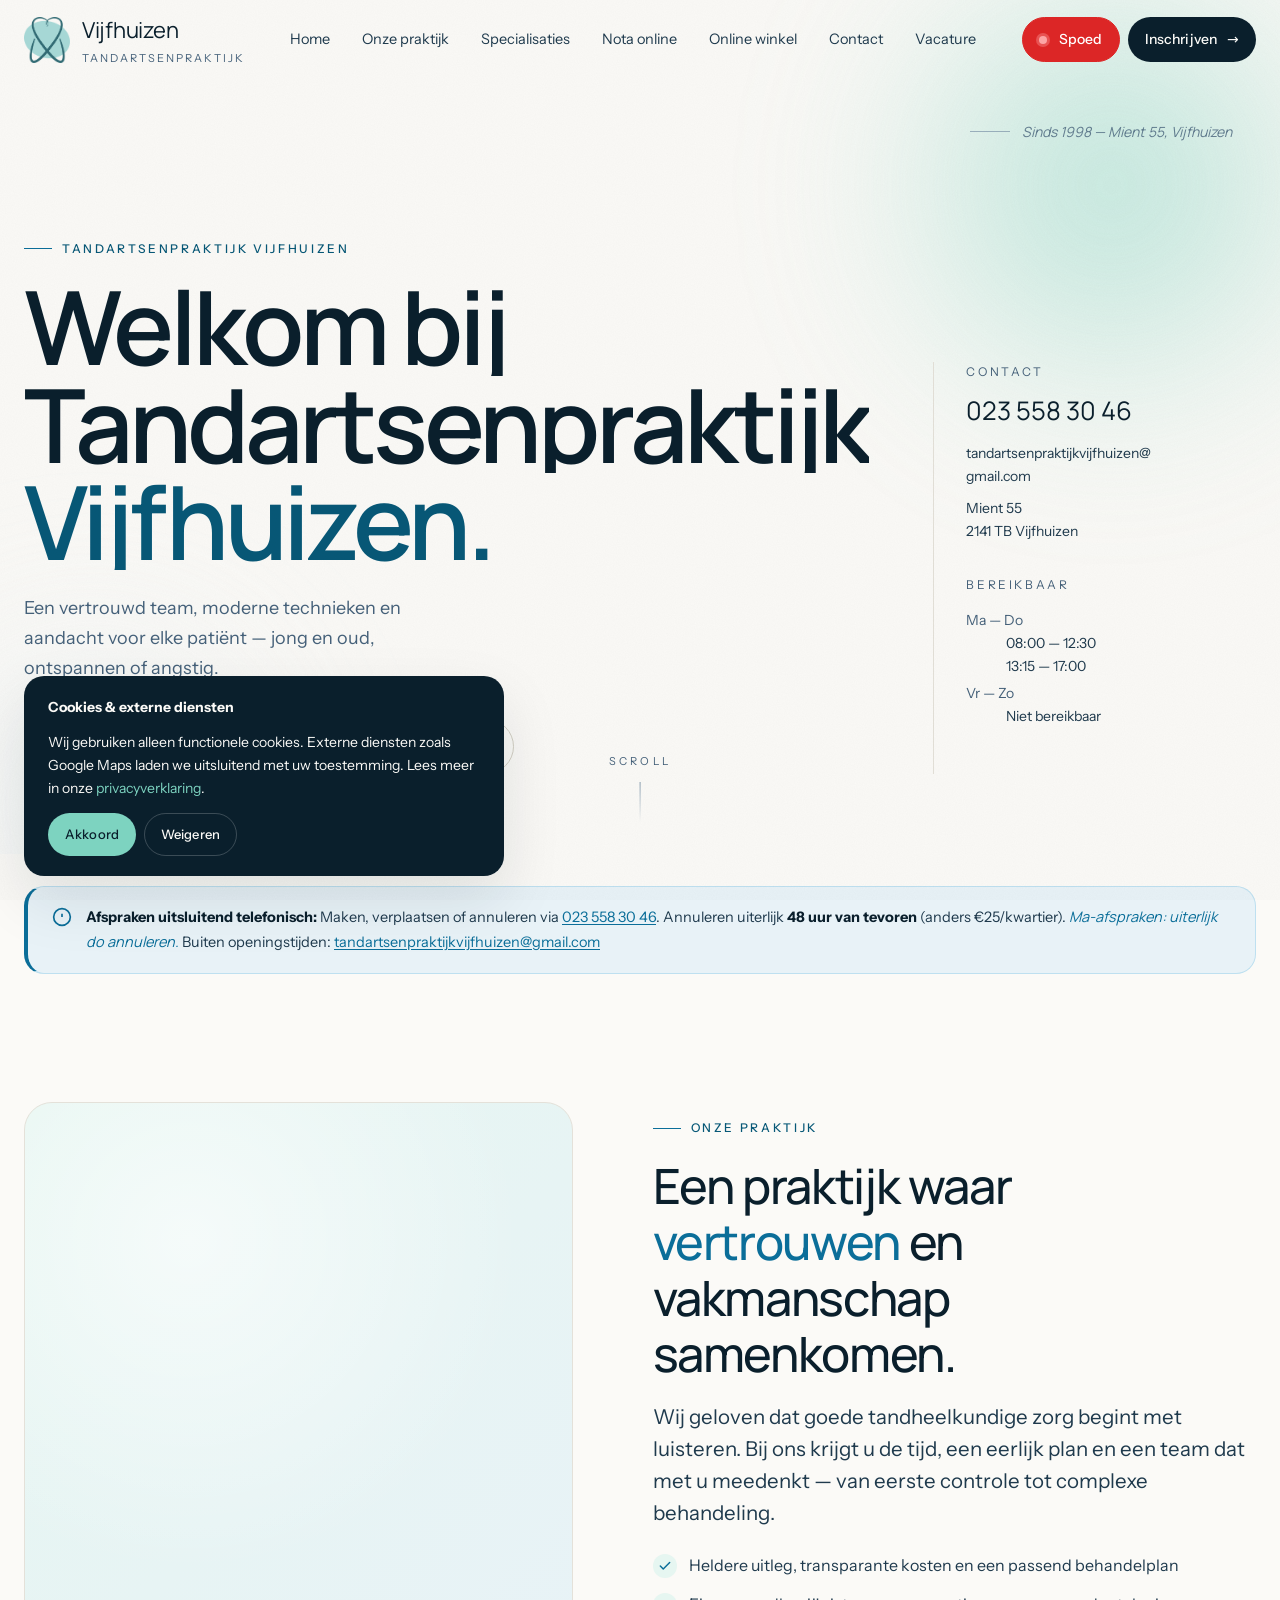
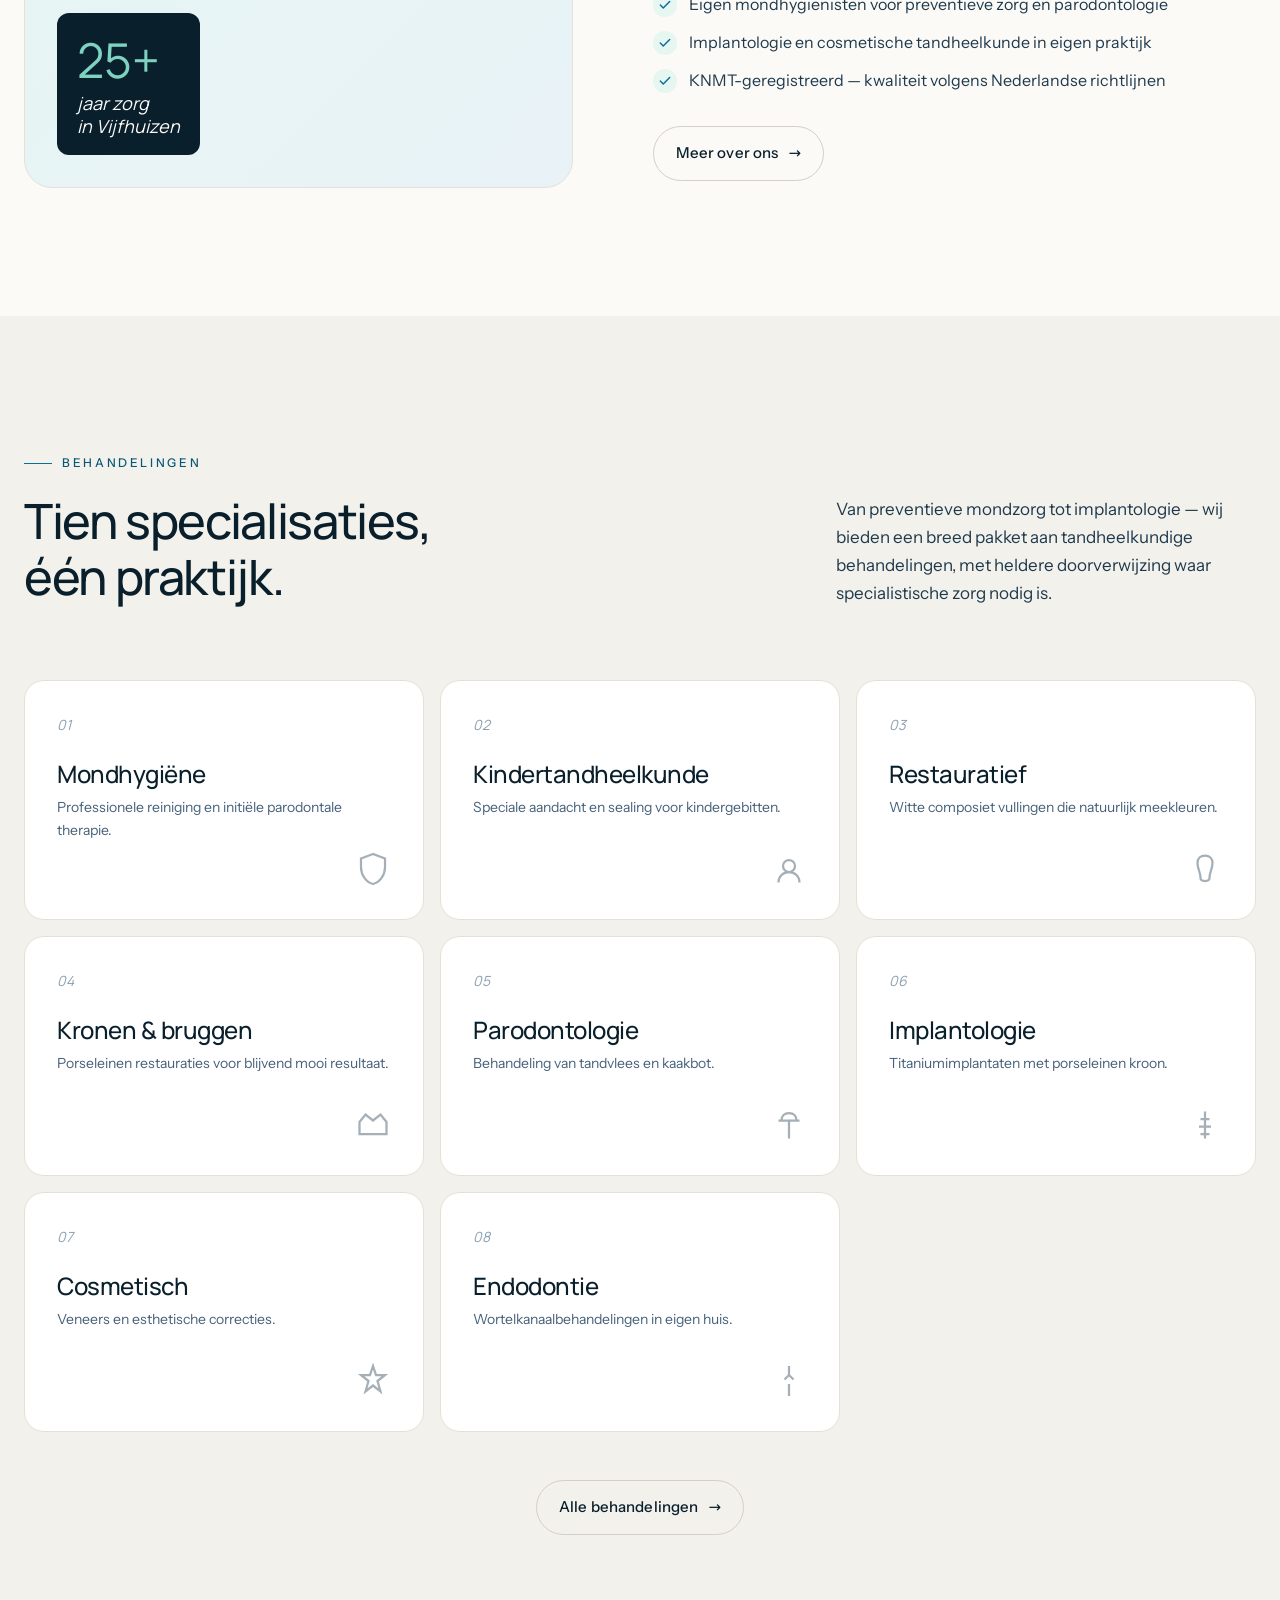
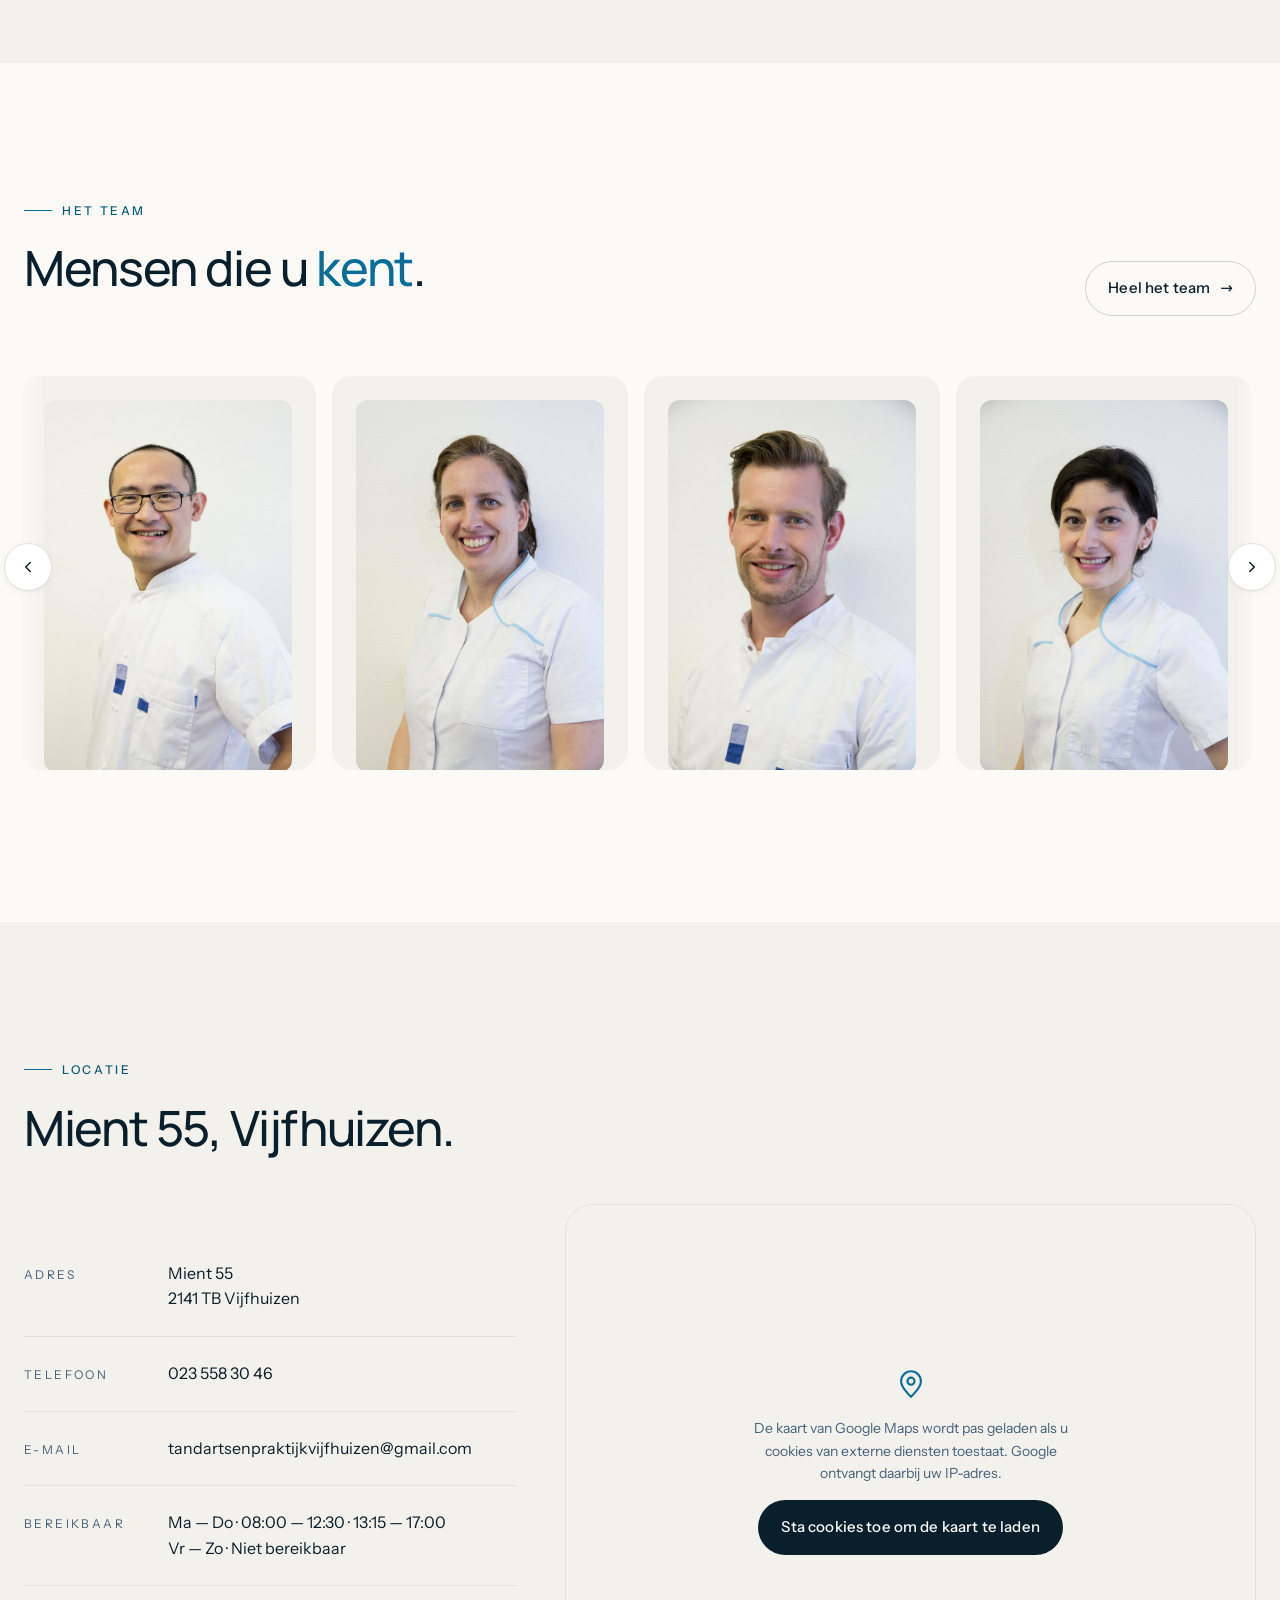
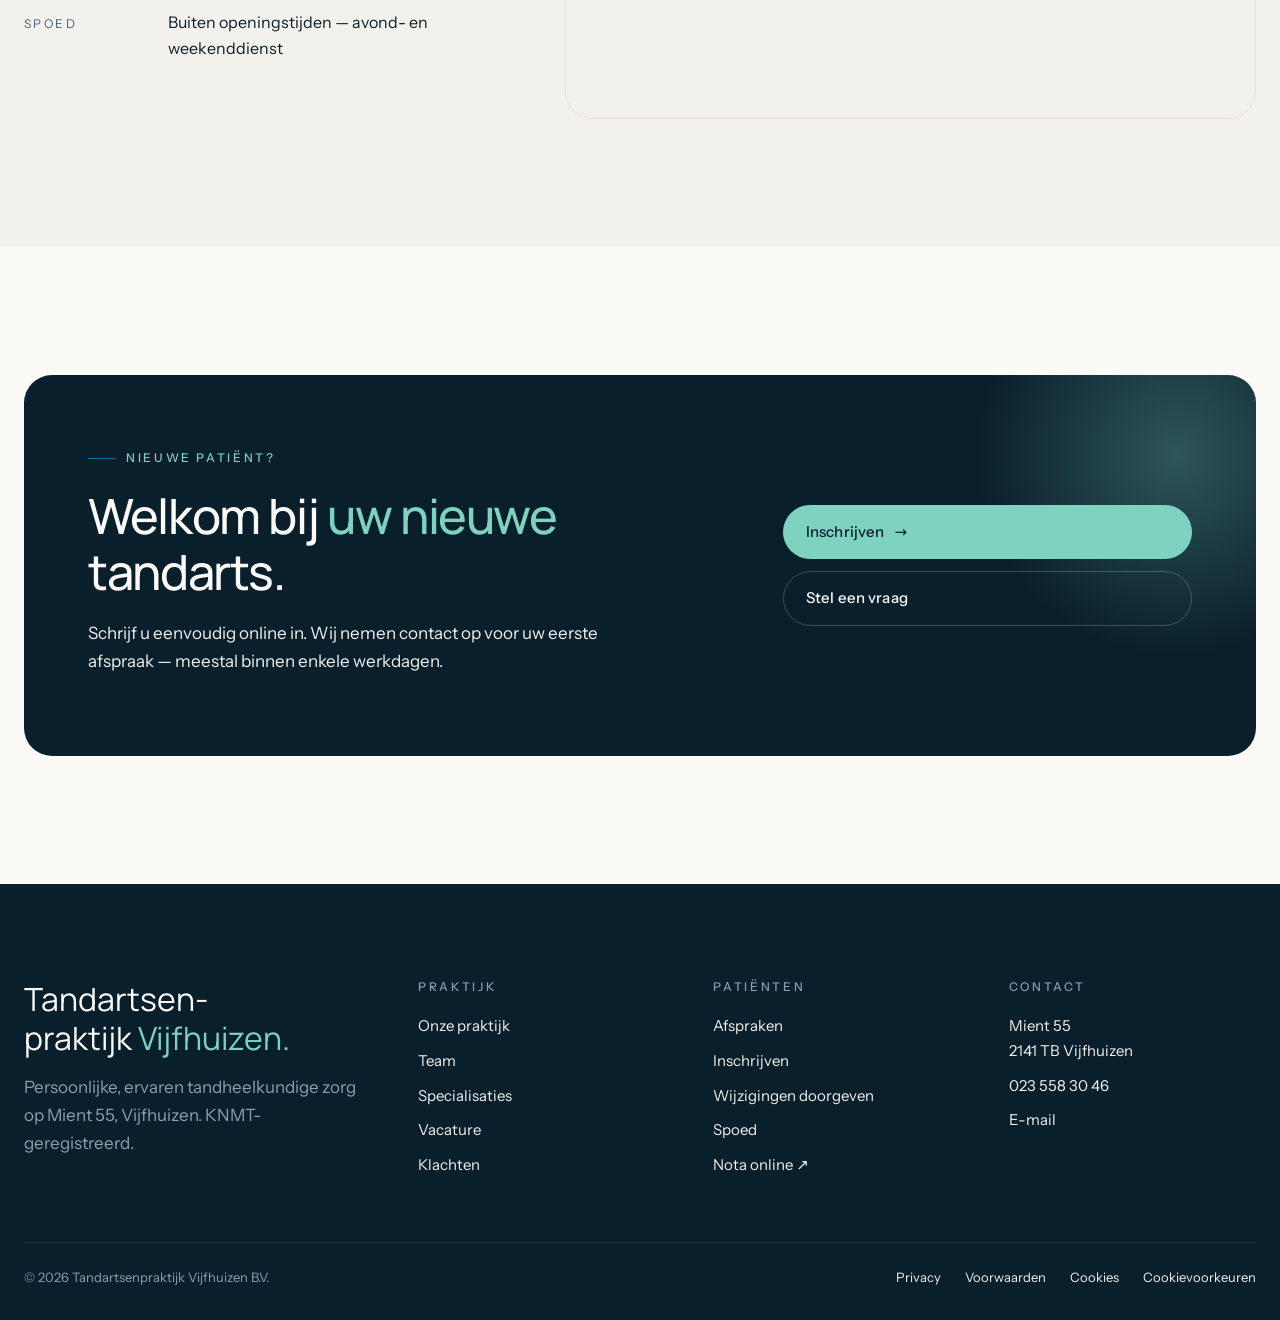
==== index.html @ 7db4cc98 "Add files via upload" ====
<!doctype html>
<html lang="nl">
<head>
<meta charset="utf-8" />
<meta name="viewport" content="width=device-width, initial-scale=1" />
<link rel="icon" type="image/png" href="assets/img/favicon.png" />
<title>Tandartsenpraktijk Vijfhuizen | Tandarts in Vijfhuizen</title>
<meta name="description" content="Tandartsenpraktijk Vijfhuizen biedt persoonlijke, ervaren en moderne tandheelkundige zorg in Vijfhuizen. Van preventie tot implantologie." />
<meta property="og:title" content="Tandartsenpraktijk Vijfhuizen" />
<meta property="og:description" content="Tandheelkundige zorg met aandacht — moderne praktijk in Vijfhuizen." />
<meta property="og:type" content="website" />
<link rel="stylesheet" href="assets/css/fonts.css" />
<link rel="stylesheet" href="assets/css/tokens.css" />
<link rel="stylesheet" href="assets/css/base.css" />
<link rel="stylesheet" href="assets/css/components.css" />
<link rel="stylesheet" href="assets/css/pages.css" />
</head>
<body>
<a class="skip-link" href="#main">Direct naar inhoud</a>

<header class="site-header">
  <div class="container">
    <a class="brand" href="index.html"><img class="brand-logo" src="assets/img/logo-mark.png" alt="Tandartsenpraktijk Vijfhuizen" /><span>Vijfhuizen<small>Tandartsenpraktijk</small></span></a>
    <nav class="nav" aria-label="Hoofdmenu"><a href="index.html">Home</a>
      <div class="nav-item">
        <a href="praktijk.html" class="nav-trigger" aria-haspopup="true">Onze praktijk</a>
        <div class="dropdown" role="menu">
          <a href="praktijk.html">Onze praktijk</a>
          <a href="praktijk.html#missie">Missie &amp; visie</a>
          <a href="team.html">Team</a>
          <a href="afspraken.html">Afspraken</a>
          <a href="klachten.html">Klachten</a>
        </div>
      </div>
      <a href="specialisaties.html">Specialisaties</a>
      <a href="https://www.infomedics.nl/" target="_blank" rel="noopener">Nota online</a>
      <a href="https://www.plein.nl/verzorging/mondverzorging/" target="_blank" rel="noopener">Online winkel</a>
      <div class="nav-item">
        <a href="contact.html" class="nav-trigger" aria-haspopup="true">Contact</a>
        <div class="dropdown" role="menu">
          <a href="contact.html">Contact</a>
          <a href="spoed.html">Spoed</a>
          <a href="inschrijven.html">Inschrijven</a>
          <a href="wijzigingen.html">Wijzigingen doorgeven</a>
        </div>
      </div>
      <a href="vacature.html">Vacature</a>
    </nav>
    <div class="header-cta">
      <a class="btn btn-emerg" href="spoed.html">Spoed</a>
      <a class="btn btn-primary" href="inschrijven.html">Inschrijven <span class="arr">→</span></a>
      <button class="hamburger" aria-label="Menu openen" aria-expanded="false">
        <span></span><span></span><span></span>
      </button>
    </div>
  </div>
</header>

<aside class="mobile-drawer" aria-label="Mobiel menu">
  <nav>
    <details>
      <summary>Praktijk <span aria-hidden="true">+</span></summary>
      <a href="praktijk.html">Onze praktijk</a>
      <a href="team.html">Team</a>
      <a href="afspraken.html">Afspraken</a>
      <a href="klachten.html">Klachten</a>
    </details>
    <a href="specialisaties.html">Specialisaties</a>
    <a href="https://www.infomedics.nl/" target="_blank" rel="noopener">Nota online</a>
    <a href="https://www.plein.nl/verzorging/mondverzorging/" target="_blank" rel="noopener">Online winkel</a>
    <details>
      <summary>Contact <span aria-hidden="true">+</span></summary>
      <a href="contact.html">Contact</a>
      <a href="spoed.html">Spoed</a>
      <a href="inschrijven.html">Inschrijven</a>
      <a href="wijzigingen.html">Wijzigingen</a>
    </details>
    <a href="vacature.html">Vacature</a>
  </nav>
</aside>

<main id="main">

  <!-- HERO -->
  <section class="hero">
    <div class="hero-shapes" aria-hidden="true">
      <div class="blob b1" data-parallax="0.15"></div>
      <div class="blob b2" data-parallax="-0.1"></div>
    </div>
    <span class="hero-mark">Sinds 1998 — Mient 55, Vijfhuizen</span>
    <div class="container">
      <div class="hero-grid">
        <div>
          <span class="eyebrow">Tandartsenpraktijk Vijfhuizen</span>
          <h1>
            <span class="line"><span>Welkom bij</span></span>
            <span class="line"><span>Tandartsenpraktijk</span></span>
            <span class="line"><span><em>Vijfhuizen.</em></span></span>
          </h1>
          <p class="hero-sub">Een vertrouwd team, moderne technieken en aandacht voor elke patiënt — jong en oud, ontspannen of angstig.</p>
          <div class="hero-cta">
            <a class="btn btn-primary" href="inschrijven.html">Nieuwe patiënt — inschrijven <span class="arr">→</span></a>
            <a class="btn btn-ghost" href="specialisaties.html">Bekijk behandelingen</a>
          </div>
        </div>
        <aside class="hero-aside">
          <div>
            <div class="meta">Contact</div>
            <a class="phone" href="tel:0235583046">023 558 30 46</a>
            <p style="font-size:14px;margin-top:10px;margin-bottom:0;"><a href="mailto:tandartsenpraktijkvijfhuizen@gmail.com" style="color:var(--ink-700);">tandartsenpraktijkvijfhuizen@<br/>gmail.com</a></p>
            <p style="font-size:14px;color:var(--ink-700);margin-top:8px;margin-bottom:0;">Mient 55<br/>2141 TB Vijfhuizen</p>
          </div>
          <div>
            <div class="meta">Bereikbaar</div>
            <dl class="hours">
              <div><dt>Ma — Do</dt><dd>08:00 — 12:30<br/>13:15 — 17:00</dd></div>
              <div><dt>Vr — Zo</dt><dd>Niet bereikbaar</dd></div>
            </dl>
          </div>
        </aside>
      </div>
    </div>
    <div class="scroll-cue" aria-hidden="true">
      <span>Scroll</span>
      <span class="line"></span>
    </div>
  </section>

  <!-- AFSPRAKEN NOTICE -->
  <div class="container" style="padding-top:0;padding-bottom:0;">
    <div class="appt-notice" data-reveal>
      <svg class="appt-icon" width="20" height="20" viewBox="0 0 24 24" fill="none" stroke="currentColor" stroke-width="2" aria-hidden="true"><circle cx="12" cy="12" r="10"/><line x1="12" y1="8" x2="12" y2="12"/><line x1="12" y1="16" x2="12.01" y2="16"/></svg>
      <p><strong>Afspraken uitsluitend telefonisch:</strong> Maken, verplaatsen of annuleren via <a href="tel:0235583046">023 558 30 46</a>. Annuleren uiterlijk <strong>48 uur van tevoren</strong> (anders €25/kwartier). <em>Ma-afspraken: uiterlijk do annuleren.</em> Buiten openingstijden: <a href="mailto:tandartsenpraktijkvijfhuizen@gmail.com">tandartsenpraktijkvijfhuizen@gmail.com</a></p>
    </div>
  </div>

  <!-- ABOUT -->
  <section class="section">
    <div class="container">
      <div class="feature-2col">
        <div class="visual" data-reveal="left">
          <div class="badge"><span class="num">25+</span>jaar zorg<br/>in Vijfhuizen</div>
        </div>
        <div data-reveal>
          <span class="eyebrow">Onze praktijk</span>
          <h2>Een praktijk waar <em>vertrouwen</em> en vakmanschap samenkomen.</h2>
          <p class="lead">Wij geloven dat goede tandheelkundige zorg begint met luisteren. Bij ons krijgt u de tijd, een eerlijk plan en een team dat met u meedenkt — van eerste controle tot complexe behandeling.</p>
          <ul class="checklist">
            <li>Heldere uitleg, transparante kosten en een passend behandelplan</li>
            <li>Eigen mondhygiënisten voor preventieve zorg en parodontologie</li>
            <li>Implantologie en cosmetische tandheelkunde in eigen praktijk</li>
            <li>KNMT-geregistreerd — kwaliteit volgens Nederlandse richtlijnen</li>
          </ul>
          <a class="btn btn-ghost" href="praktijk.html">Meer over ons <span class="arr">→</span></a>
        </div>
      </div>
    </div>
  </section>

  <!-- SPECIALISATIES -->
  <section class="section" style="background:var(--paper-2);">
    <div class="container">
      <div class="spec-header">
        <div>
          <span class="eyebrow">Behandelingen</span>
          <h2 data-reveal="line">Tien specialisaties,<br/>één praktijk.</h2>
        </div>
        <p class="right">Van preventieve mondzorg tot implantologie — wij bieden een breed pakket aan tandheelkundige behandelingen, met heldere doorverwijzing waar specialistische zorg nodig is.</p>
      </div>
      <div class="spec-grid" data-stagger>
        <a class="spec-card" href="specialisaties.html#mondhygiene"><span class="sp-num">01</span><h3>Mondhygiëne</h3><p>Professionele reiniging en initiële parodontale therapie.</p><svg class="sp-icon" width="36" height="36" viewBox="0 0 24 24" fill="none" stroke="currentColor" stroke-width="1.5"><path d="M12 2L4 5v6c0 5 3.4 9.7 8 11 4.6-1.3 8-6 8-11V5l-8-3z"/></svg></a>
        <a class="spec-card" href="specialisaties.html#kinderen"><span class="sp-num">02</span><h3>Kindertandheelkunde</h3><p>Speciale aandacht en sealing voor kindergebitten.</p><svg class="sp-icon" width="36" height="36" viewBox="0 0 24 24" fill="none" stroke="currentColor" stroke-width="1.5"><circle cx="12" cy="10" r="4"/><path d="M5 21c0-4 3-7 7-7s7 3 7 7"/></svg></a>
        <a class="spec-card" href="specialisaties.html#restauratief"><span class="sp-num">03</span><h3>Restauratief</h3><p>Witte composiet vullingen die natuurlijk meekleuren.</p><svg class="sp-icon" width="36" height="36" viewBox="0 0 24 24" fill="none" stroke="currentColor" stroke-width="1.5"><path d="M12 3c-3 0-5 2-5 5 0 4 2 6 2 10 0 1 1 2 3 2s3-1 3-2c0-4 2-6 2-10 0-3-2-5-5-5z"/></svg></a>
        <a class="spec-card" href="specialisaties.html#kronen"><span class="sp-num">04</span><h3>Kronen &amp; bruggen</h3><p>Porseleinen restauraties voor blijvend mooi resultaat.</p><svg class="sp-icon" width="36" height="36" viewBox="0 0 24 24" fill="none" stroke="currentColor" stroke-width="1.5"><path d="M3 10l4-5 5 4 5-4 4 5v8H3z"/></svg></a>
        <a class="spec-card" href="specialisaties.html#parodontologie"><span class="sp-num">05</span><h3>Parodontologie</h3><p>Behandeling van tandvlees en kaakbot.</p><svg class="sp-icon" width="36" height="36" viewBox="0 0 24 24" fill="none" stroke="currentColor" stroke-width="1.5"><path d="M12 21V9M5 9h14M7 9c0-3 2-5 5-5s5 2 5 5"/></svg></a>
        <a class="spec-card" href="specialisaties.html#implantologie"><span class="sp-num">06</span><h3>Implantologie</h3><p>Titaniumimplantaten met porseleinen kroon.</p><svg class="sp-icon" width="36" height="36" viewBox="0 0 24 24" fill="none" stroke="currentColor" stroke-width="1.5"><path d="M12 3v18M9 8h6M8 13h8M9 18h6"/></svg></a>
        <a class="spec-card" href="specialisaties.html#cosmetisch"><span class="sp-num">07</span><h3>Cosmetisch</h3><p>Veneers en esthetische correcties.</p><svg class="sp-icon" width="36" height="36" viewBox="0 0 24 24" fill="none" stroke="currentColor" stroke-width="1.5"><path d="M12 2l2 6h6l-5 4 2 7-5-4-5 4 2-7-5-4h6z"/></svg></a>
        <a class="spec-card" href="specialisaties.html#endodontie"><span class="sp-num">08</span><h3>Endodontie</h3><p>Wortelkanaalbehandelingen in eigen huis.</p><svg class="sp-icon" width="36" height="36" viewBox="0 0 24 24" fill="none" stroke="currentColor" stroke-width="1.5"><path d="M12 2v6m0 0L9 11m3-3l3 3m-3 3v8"/></svg></a>
      </div>
      <div style="text-align:center;margin-top:48px;">
        <a class="btn btn-ghost" href="specialisaties.html">Alle behandelingen <span class="arr">→</span></a>
      </div>
    </div>
  </section>

  <!-- TEAM PREVIEW -->
  <section class="section">
    <div class="container">
      <div class="spec-header">
        <div>
          <span class="eyebrow">Het team</span>
          <h2 data-reveal="line">Mensen die u <em>kent</em>.</h2>
        </div>
        <a class="btn btn-ghost" href="team.html">Heel het team <span class="arr">→</span></a>
      </div>
      <div class="team-scroll-wrap">
        <button class="team-scroll-btn prev" type="button" aria-label="Vorige" data-dir="-1">
          <svg width="18" height="18" viewBox="0 0 24 24" fill="none" stroke="currentColor" stroke-width="2" stroke-linecap="round" stroke-linejoin="round"><polyline points="15 18 9 12 15 6"/></svg>
        </button>
        <div class="team-scroll" data-stagger>
          <article class="team-card has-photo"><div class="avatar"><img src="assets/img/team/vu.jpg" alt="Vu Nguyen" loading="lazy" /></div><div class="info"><h4>Vu Nguyen</h4><span>Tandarts-implantoloog</span><div class="days">Di — Vr</div></div></article>
          <article class="team-card has-photo"><div class="avatar"><img src="assets/img/team/leonie.jpg" alt="Leonie van Leeuwen" loading="lazy" /></div><div class="info"><h4>Leonie van Leeuwen</h4><span>Tandarts</span><div class="days">Ma — Do</div></div></article>
          <article class="team-card has-photo"><div class="avatar"><img src="assets/img/team/geert.jpg" alt="Geert Bruins" loading="lazy" /></div><div class="info"><h4>Geert Bruins</h4><span>Tandarts</span><div class="days">Di · Vr</div></div></article>
          <article class="team-card has-photo"><div class="avatar"><img src="assets/img/team/ceta.jpg" alt="Ceta Cirio" loading="lazy" /></div><div class="info"><h4>Ceta Cirio</h4><span>Mondhygiënist / praktijkmanager</span><div class="days">Ma — Vr</div></div></article>
          <article class="team-card has-photo"><div class="avatar"><img src="assets/img/team/marjolijn.jpg" alt="Marjolijn Bloedjes" loading="lazy" /></div><div class="info"><h4>Marjolijn Bloedjes</h4><span>Mondhygiënist</span><div class="days">Ma — Do</div></div></article>
          <article class="team-card"><div class="avatar">AJ</div><div class="info"><h4>Ashley Jin</h4><span>Mondhygiënist</span><div class="days">Ma · Wo · Vr</div></div></article>
          <article class="team-card has-photo"><div class="avatar"><img src="assets/img/team/kirsten.jpg" alt="Kirsten Pols" loading="lazy" /></div><div class="info"><h4>Kirsten Pols</h4><span>Preventie-assistent</span><div class="days">Ma · Di · Wo</div></div></article>
          <article class="team-card has-photo"><div class="avatar"><img src="assets/img/team/nora.jpg" alt="Nora de Haan" loading="lazy" /></div><div class="info"><h4>Nora de Haan</h4><span>Tandartsassistent</span><div class="days">Di — Vr</div></div></article>
          <article class="team-card has-photo"><div class="avatar"><img src="assets/img/team/ilona.jpg" alt="Ilona de Boo" loading="lazy" /></div><div class="info"><h4>Ilona de Boo</h4><span>Tandartsassistent</span><div class="days">Ma · Di · Do · Vr</div></div></article>
          <article class="team-card"><div class="avatar">AD</div><div class="info"><h4>Agnes Daemen</h4><span>Tandartsassistent</span><div class="days">Wo · Do · Vr</div></div></article>
        </div>
        <button class="team-scroll-btn next" type="button" aria-label="Volgende" data-dir="1">
          <svg width="18" height="18" viewBox="0 0 24 24" fill="none" stroke="currentColor" stroke-width="2" stroke-linecap="round" stroke-linejoin="round"><polyline points="9 18 15 12 9 6"/></svg>
        </button>
      </div>
    </div>
  </section>

  <!-- LOCATION -->
  <section class="section" style="background:var(--paper-2);">
    <div class="container">
      <span class="eyebrow">Locatie</span>
      <h2 data-reveal="line">Mient 55, Vijfhuizen.</h2>
      <div class="location-grid" style="margin-top:48px;">
        <dl class="location-info" data-reveal>
          <div class="row"><dt>Adres</dt><dd>Mient 55<br/>2141 TB Vijfhuizen</dd></div>
          <div class="row"><dt>Telefoon</dt><dd><a href="tel:0235583046">023 558 30 46</a></dd></div>
          <div class="row"><dt>E-mail</dt><dd><a href="mailto:tandartsenpraktijkvijfhuizen@gmail.com">tandartsenpraktijkvijfhuizen@gmail.com</a></dd></div>
          <div class="row"><dt>Bereikbaar</dt><dd>Ma — Do · 08:00 — 12:30 · 13:15 — 17:00<br/>Vr — Zo · Niet bereikbaar</dd></div>
          <div class="row"><dt>Spoed</dt><dd>Buiten openingstijden — <a href="spoed.html">avond- en weekenddienst</a></dd></div>
        </dl>
        <div class="location-map" data-reveal="right">
          <div class="map-consent" data-map data-map-title="Kaart van Mient 55 Vijfhuizen" data-map-src="https://www.google.com/maps?q=Mient+55+2141+TB+Vijfhuizen&output=embed">
            <div class="map-consent-inner">
              <svg width="34" height="34" viewBox="0 0 24 24" fill="none" stroke="currentColor" stroke-width="1.5" aria-hidden="true"><path d="M12 21s-7-6.3-7-11a7 7 0 0 1 14 0c0 4.7-7 11-7 11z"/><circle cx="12" cy="10" r="2.5"/></svg>
              <p>De kaart van Google Maps wordt pas geladen als u cookies van externe diensten toestaat. Google ontvangt daarbij uw IP-adres.</p>
              <button type="button" class="btn btn-primary" data-cookie="accept">Sta cookies toe om de kaart te laden</button>
            </div>
          </div>
        </div>
      </div>
    </div>
  </section>

  <!-- CTA BAND -->
  <section class="section">
    <div class="container">
      <div class="cta-band" data-reveal>
        <div>
          <span class="eyebrow" style="color:var(--mint);">Nieuwe patiënt?</span>
          <h2>Welkom bij <em>uw nieuwe</em> tandarts.</h2>
          <p>Schrijf u eenvoudig online in. Wij nemen contact op voor uw eerste afspraak — meestal binnen enkele werkdagen.</p>
        </div>
        <div class="actions">
          <a class="btn btn-mint" href="inschrijven.html">Inschrijven <span class="arr">→</span></a>
          <a class="btn btn-ghost" style="color:var(--paper);border-color:rgba(255,255,255,.2);" href="contact.html">Stel een vraag</a>
        </div>
      </div>
    </div>
  </section>

</main>

<footer class="site-footer">
  <div class="container">
    <div class="footer-grid">
      <div>
        <div class="footer-brand">Tandartsen-<br/>praktijk <em>Vijfhuizen.</em></div>
        <p style="color:var(--ink-300);max-width:36ch;">Persoonlijke, ervaren tandheelkundige zorg op Mient 55, Vijfhuizen. KNMT-geregistreerd.</p>
      </div>
      <div>
        <h4>Praktijk</h4>
        <ul>
          <li><a href="praktijk.html">Onze praktijk</a></li>
          <li><a href="team.html">Team</a></li>
          <li><a href="specialisaties.html">Specialisaties</a></li>
          <li><a href="vacature.html">Vacature</a></li>
          <li><a href="klachten.html">Klachten</a></li>
        </ul>
      </div>
      <div>
        <h4>Patiënten</h4>
        <ul>
          <li><a href="afspraken.html">Afspraken</a></li>
          <li><a href="inschrijven.html">Inschrijven</a></li>
          <li><a href="wijzigingen.html">Wijzigingen doorgeven</a></li>
          <li><a href="spoed.html">Spoed</a></li>
          <li><a href="https://www.infomedics.nl/" target="_blank" rel="noopener">Nota online ↗</a></li>
        </ul>
      </div>
      <div>
        <h4>Contact</h4>
        <ul>
          <li>Mient 55<br/>2141 TB Vijfhuizen</li>
          <li><a href="tel:0235583046">023 558 30 46</a></li>
          <li><a href="mailto:tandartsenpraktijkvijfhuizen@gmail.com">E-mail</a></li>
        </ul>
      </div>
    </div>
    <div class="footer-bottom">
      <span>© <span id="yr"></span> Tandartsenpraktijk Vijfhuizen B.V.</span>
      <div class="links">
        <a href="privacy.html">Privacy</a>
        <a href="privacy.html#voorwaarden">Voorwaarden</a>
        <a href="privacy.html#cookies">Cookies</a><a href="#" data-cookie-settings>Cookievoorkeuren</a>
      </div>
    </div>
  </div>
</footer>

<button class="to-top" aria-label="Terug naar boven">
  <svg width="18" height="18" viewBox="0 0 24 24" fill="none" stroke="currentColor" stroke-width="2"><path d="M12 19V5M5 12l7-7 7 7"/></svg>
</button>

<div class="cookie-banner">
  <strong>Cookies &amp; externe diensten</strong>
  <p style="margin:0;">Wij gebruiken alleen functionele cookies. Externe diensten zoals Google Maps laden we uitsluitend met uw toestemming. Lees meer in onze <a href="privacy.html#cookies" style="color:var(--mint);">privacyverklaring</a>.</p>
  <div class="actions">
    <button class="btn btn-mint" data-cookie="accept">Akkoord</button>
    <button class="btn btn-ghost" style="color:var(--paper);border-color:rgba(255,255,255,.2);" data-cookie="decline">Weigeren</button>
  </div>
</div>

<script>document.getElementById('yr').textContent = new Date().getFullYear();</script>
<script src="assets/js/consent.js"></script>
</body>
</html>
---- assets/css/fonts.css ----
/* Zelf-gehoste Google Fonts (Manrope + Instrument Sans) — latin & latin-ext, font-display:swap */
/* latin-ext */
@font-face {
  font-family: 'Instrument Sans';
  font-style: italic;
  font-weight: 400 700;
  font-stretch: 100%;
  font-display: swap;
  src: url(../fonts/font-0.woff2) format('woff2');
  unicode-range: U+0100-02BA, U+02BD-02C5, U+02C7-02CC, U+02CE-02D7, U+02DD-02FF, U+0304, U+0308, U+0329, U+1D00-1DBF, U+1E00-1E9F, U+1EF2-1EFF, U+2020, U+20A0-20AB, U+20AD-20C0, U+2113, U+2C60-2C7F, U+A720-A7FF;
}
/* latin */
@font-face {
  font-family: 'Instrument Sans';
  font-style: italic;
  font-weight: 400 700;
  font-stretch: 100%;
  font-display: swap;
  src: url(../fonts/font-1.woff2) format('woff2');
  unicode-range: U+0000-00FF, U+0131, U+0152-0153, U+02BB-02BC, U+02C6, U+02DA, U+02DC, U+0304, U+0308, U+0329, U+2000-206F, U+20AC, U+2122, U+2191, U+2193, U+2212, U+2215, U+FEFF, U+FFFD;
}
/* latin-ext */
@font-face {
  font-family: 'Instrument Sans';
  font-style: normal;
  font-weight: 400 700;
  font-stretch: 100%;
  font-display: swap;
  src: url(../fonts/font-2.woff2) format('woff2');
  unicode-range: U+0100-02BA, U+02BD-02C5, U+02C7-02CC, U+02CE-02D7, U+02DD-02FF, U+0304, U+0308, U+0329, U+1D00-1DBF, U+1E00-1E9F, U+1EF2-1EFF, U+2020, U+20A0-20AB, U+20AD-20C0, U+2113, U+2C60-2C7F, U+A720-A7FF;
}
/* latin */
@font-face {
  font-family: 'Instrument Sans';
  font-style: normal;
  font-weight: 400 700;
  font-stretch: 100%;
  font-display: swap;
  src: url(../fonts/font-3.woff2) format('woff2');
  unicode-range: U+0000-00FF, U+0131, U+0152-0153, U+02BB-02BC, U+02C6, U+02DA, U+02DC, U+0304, U+0308, U+0329, U+2000-206F, U+20AC, U+2122, U+2191, U+2193, U+2212, U+2215, U+FEFF, U+FFFD;
}
/* latin-ext */
@font-face {
  font-family: 'Manrope';
  font-style: normal;
  font-weight: 200 800;
  font-display: swap;
  src: url(../fonts/font-4.woff2) format('woff2');
  unicode-range: U+0100-02BA, U+02BD-02C5, U+02C7-02CC, U+02CE-02D7, U+02DD-02FF, U+0304, U+0308, U+0329, U+1D00-1DBF, U+1E00-1E9F, U+1EF2-1EFF, U+2020, U+20A0-20AB, U+20AD-20C0, U+2113, U+2C60-2C7F, U+A720-A7FF;
}
/* latin */
@font-face {
  font-family: 'Manrope';
  font-style: normal;
  font-weight: 200 800;
  font-display: swap;
  src: url(../fonts/font-5.woff2) format('woff2');
  unicode-range: U+0000-00FF, U+0131, U+0152-0153, U+02BB-02BC, U+02C6, U+02DA, U+02DC, U+0304, U+0308, U+0329, U+2000-206F, U+20AC, U+2122, U+2191, U+2193, U+2212, U+2215, U+FEFF, U+FFFD;
}
---- assets/css/tokens.css ----
:root {
  /* Color tokens — clean medisch met editorial warmth */
  --ink-900: #0A1F2C;
  --ink-700: #1F3A4D;
  --ink-500: #45617A;
  --ink-300: #8AA0B2;

  --paper: #FBFAF7;
  --paper-2: #F3F1EC;
  --white: #FFFFFF;
  --line: #E4E1D9;
  --line-2: #D4D0C5;

  --primary: #0B6E99;
  --primary-700: #075877;
  --primary-50: #E8F2F7;

  --mint: #7DD3C0;
  --mint-50: #E6F6F1;

  --gold: #C9A961;
  --warn: #B45309;

  /* Type */
  --font-display: "Manrope", "Inter", -apple-system, system-ui, sans-serif;
  --font-body: "Instrument Sans", "Inter", -apple-system, system-ui, sans-serif;
  --font-mono: "JetBrains Mono", ui-monospace, monospace;

  /* Spacing scale */
  --s-1: 4px;
  --s-2: 8px;
  --s-3: 12px;
  --s-4: 16px;
  --s-5: 24px;
  --s-6: 32px;
  --s-7: 48px;
  --s-8: 64px;
  --s-9: 96px;
  --s-10: 128px;

  /* Radius */
  --r-sm: 6px;
  --r-md: 12px;
  --r-lg: 20px;
  --r-xl: 28px;
  --r-pill: 999px;

  /* Shadow */
  --sh-1: 0 1px 2px rgba(10,31,44,.04), 0 2px 8px rgba(10,31,44,.04);
  --sh-2: 0 4px 12px rgba(10,31,44,.06), 0 12px 32px rgba(10,31,44,.06);
  --sh-3: 0 24px 60px rgba(10,31,44,.10);

  /* Motion */
  --ease: cubic-bezier(.22,1,.36,1);
  --ease-in: cubic-bezier(.7,0,.84,0);
  --t-fast: 200ms;
  --t-med: 450ms;
  --t-slow: 800ms;

  /* Layout */
  --container: 1240px;
  --container-narrow: 880px;
  --header-h: 80px;
}
---- assets/css/base.css ----
*, *::before, *::after { box-sizing: border-box; }
html { -webkit-text-size-adjust: 100%; scroll-behavior: smooth; }
body {
  margin: 0;
  font-family: var(--font-body);
  font-size: 17px;
  line-height: 1.65;
  color: var(--ink-700);
  background: var(--paper);
  -webkit-font-smoothing: antialiased;
  text-rendering: optimizeLegibility;
  overflow-x: hidden;
}

/* Subtle grain on paper background */
body::before {
  content: "";
  position: fixed; inset: 0;
  pointer-events: none;
  z-index: 1;
  opacity: .35;
  mix-blend-mode: multiply;
  background-image: url("data:image/svg+xml;utf8,<svg xmlns='http://www.w3.org/2000/svg' width='160' height='160'><filter id='n'><feTurbulence type='fractalNoise' baseFrequency='.9' numOctaves='2' stitchTiles='stitch'/><feColorMatrix values='0 0 0 0 0 0 0 0 0 0 0 0 0 0 0 0 0 0 .06 0'/></filter><rect width='100%25' height='100%25' filter='url(%23n)'/></svg>");
}

img, svg, video { max-width: 100%; display: block; }
a { color: inherit; text-decoration: none; }
button { font: inherit; color: inherit; cursor: pointer; background: none; border: 0; }

h1, h2, h3, h4 {
  font-family: var(--font-display);
  font-weight: 500;
  font-style: normal;
  color: var(--ink-900);
  letter-spacing: -.02em;
  line-height: 1.15;
  margin: 0 0 .4em;
}
h1 { font-size: clamp(40px, 6.4vw, 84px); font-weight: 600; letter-spacing: -.035em; }
h2 { font-size: clamp(30px, 3.8vw, 52px); font-weight: 500; letter-spacing: -.028em; }
h3 { font-size: clamp(22px, 2.2vw, 30px); font-weight: 500; }
h4 { font-size: 18px; font-family: var(--font-body); font-weight: 500; letter-spacing: .04em; text-transform: uppercase; color: var(--ink-500); }
p { margin: 0 0 1em; }
em { font-style: normal; font-family: var(--font-display); font-weight: inherit; color: var(--primary); }

::selection { background: var(--primary); color: var(--white); }

.container { width: min(100% - 48px, var(--container)); margin-inline: auto; }
.container-narrow { width: min(100% - 48px, var(--container-narrow)); margin-inline: auto; }

.section { padding: clamp(64px, 10vw, 128px) 0; position: relative; }
.section-tight { padding: clamp(48px, 7vw, 88px) 0; }

.eyebrow {
  display: inline-flex;
  align-items: center;
  gap: 10px;
  font-size: 12px;
  letter-spacing: .22em;
  text-transform: uppercase;
  color: var(--primary-700);
  font-weight: 500;
  margin-bottom: 20px;
}
.eyebrow::before {
  content: "";
  width: 28px; height: 1px;
  background: var(--primary);
}

.lead { font-size: clamp(18px, 1.6vw, 22px); line-height: 1.55; color: var(--ink-700); max-width: 60ch; }

.skip-link {
  position: absolute; left: -9999px; top: 0;
  background: var(--ink-900); color: var(--white);
  padding: 12px 16px; z-index: 100;
}
.skip-link:focus { left: 16px; top: 16px; }

:focus-visible {
  outline: 2px solid var(--primary);
  outline-offset: 3px;
  border-radius: 4px;
}

@media (prefers-reduced-motion: reduce) {
  *, *::before, *::after {
    animation-duration: 0ms !important;
    transition-duration: 0ms !important;
  }
  html { scroll-behavior: auto; }
}
---- assets/css/components.css ----
/* ===== Buttons ===== */
.btn {
  display: inline-flex; align-items: center; gap: 10px;
  padding: 14px 22px;
  border-radius: var(--r-pill);
  font-weight: 500;
  font-size: 15px;
  letter-spacing: .01em;
  transition: transform var(--t-fast) var(--ease), background var(--t-fast), color var(--t-fast), box-shadow var(--t-fast);
  white-space: nowrap;
  border: 1px solid transparent;
}
.btn .arr { transition: transform var(--t-fast) var(--ease); }
.btn:hover .arr { transform: translateX(4px); }
.btn-primary { background: var(--ink-900); color: var(--paper); }
.btn-primary:hover { background: var(--primary); }
.btn-ghost { background: transparent; color: var(--ink-900); border-color: var(--line-2); }
.btn-ghost:hover { background: var(--ink-900); color: var(--paper); border-color: var(--ink-900); }
.btn-mint { background: var(--mint); color: var(--ink-900); }
.btn-mint:hover { background: var(--ink-900); color: var(--mint); }
.btn-warn { background: #FEE7D6; color: var(--warn); border-color: #F4C9A4; }
.btn-warn:hover { background: var(--warn); color: var(--white); }

/* Afspraken notice banner */
.appt-notice {
  display: flex;
  gap: 14px;
  align-items: flex-start;
  background: var(--primary-50, #EEF6FB);
  border: 1px solid var(--primary-100, #BEE0F0);
  border-left: 4px solid var(--primary);
  border-radius: var(--r-lg);
  padding: 18px 24px;
  margin: 32px 0 0;
  font-size: 14.5px;
  line-height: 1.65;
  color: var(--ink-700);
}
.appt-notice .appt-icon {
  flex-shrink: 0;
  margin-top: 2px;
  color: var(--primary);
}
.appt-notice p { margin: 0; }
.appt-notice a { color: var(--primary); text-decoration: underline; text-underline-offset: 2px; }
.appt-notice strong { color: var(--ink-900); }
.appt-notice em { font-style: italic; }
.btn-emerg {
  background: #DC2626;
  color: #FFFFFF;
  border-color: #DC2626;
  box-shadow: 0 0 0 0 rgba(220,38,38,.45);
  animation: emerg-pulse 2.4s var(--ease) infinite;
}
.btn-emerg:hover { background: #B91C1C; border-color: #B91C1C; color: #fff; }
.btn-emerg::before {
  content: ""; width: 8px; height: 8px; border-radius: 50%;
  background: #FCA5A5; box-shadow: 0 0 0 3px rgba(252,165,165,.35);
  margin-right: 2px;
}
@keyframes emerg-pulse {
  0%,100% { box-shadow: 0 0 0 0 rgba(220,38,38,.45); }
  50% { box-shadow: 0 0 0 8px rgba(220,38,38,0); }
}

/* ===== Header ===== */
.site-header {
  position: fixed; inset: 0 0 auto 0;
  z-index: 50;
  height: var(--header-h);
  display: flex; align-items: center;
  transition: background var(--t-med) var(--ease), box-shadow var(--t-med) var(--ease), border-color var(--t-med) var(--ease);
  border-bottom: 1px solid transparent;
}
.site-header.is-scrolled {
  background: rgba(251, 250, 247, .85);
  backdrop-filter: saturate(180%) blur(14px);
  -webkit-backdrop-filter: saturate(180%) blur(14px);
  border-bottom-color: var(--line);
}
.site-header .container {
  display: flex; align-items: center; justify-content: space-between; gap: 24px;
}
.brand {
  display: flex; align-items: center; gap: 12px;
  font-family: var(--font-display);
  font-size: 22px;
  letter-spacing: -.02em;
  color: var(--ink-900);
}
.brand-logo {
  width: 46px; height: 46px;
  object-fit: contain;
  display: block;
  flex-shrink: 0;
}
.brand small { display:block; font-family: var(--font-body); font-size: 11px; letter-spacing: .18em; text-transform: uppercase; color: var(--ink-500); }

.nav { display: flex; align-items: center; gap: 4px; }
.nav a, .nav .nav-trigger {
  padding: 10px 14px;
  font-size: 14.5px;
  color: var(--ink-700);
  border-radius: var(--r-pill);
  position: relative;
  display: inline-flex; align-items: center; gap: 6px;
}
.nav a:hover, .nav .nav-trigger:hover { color: var(--ink-900); }
.nav-item { position: relative; }
.nav-item .dropdown {
  position: absolute; top: calc(100% + 6px); left: 0;
  background: var(--paper);
  border: 1px solid var(--line);
  border-radius: var(--r-md);
  box-shadow: var(--sh-2);
  padding: 8px;
  min-width: 240px;
  opacity: 0; visibility: hidden; transform: translateY(-6px);
  transition: opacity var(--t-fast), transform var(--t-fast), visibility var(--t-fast);
}
.nav-item:hover .dropdown,
.nav-item:focus-within .dropdown { opacity: 1; visibility: visible; transform: translateY(0); }
.dropdown a {
  display: block; padding: 10px 12px; border-radius: 8px;
  font-size: 14px;
}
.dropdown a:hover { background: var(--paper-2); color: var(--ink-900); }

.header-cta { display: flex; align-items: center; gap: 8px; }
.header-cta .btn { padding: 10px 16px; font-size: 14px; }

.hamburger {
  display: none;
  width: 44px; height: 44px;
  border-radius: 50%;
  border: 1px solid var(--line-2);
  position: relative;
}
.hamburger span {
  position: absolute; left: 12px; right: 12px; height: 1.5px;
  background: var(--ink-900);
  transition: transform var(--t-fast), opacity var(--t-fast);
}
.hamburger span:nth-child(1) { top: 16px; }
.hamburger span:nth-child(2) { top: 22px; }
.hamburger span:nth-child(3) { top: 28px; }
.hamburger.is-open span:nth-child(1) { transform: translateY(6px) rotate(45deg); }
.hamburger.is-open span:nth-child(2) { opacity: 0; }
.hamburger.is-open span:nth-child(3) { transform: translateY(-6px) rotate(-45deg); }

/* Mobile drawer */
.mobile-drawer {
  position: fixed; inset: 0;
  background: var(--paper);
  z-index: 49;
  padding: 96px 32px 32px;
  transform: translateX(100%);
  transition: transform var(--t-med) var(--ease);
  overflow-y: auto;
}
.mobile-drawer.is-open { transform: translateX(0); }
.mobile-drawer nav a {
  display: block;
  padding: 14px 0;
  font-family: var(--font-display);
  font-size: 28px;
  color: var(--ink-900);
  border-bottom: 1px solid var(--line);
}
.mobile-drawer details { border-bottom: 1px solid var(--line); }
.mobile-drawer summary {
  padding: 14px 0;
  font-family: var(--font-display);
  font-size: 28px;
  color: var(--ink-900);
  cursor: pointer;
  list-style: none;
  display: flex; justify-content: space-between; align-items: center;
}
.mobile-drawer summary::-webkit-details-marker { display: none; }
.mobile-drawer details a { font-size: 18px; padding: 8px 0; border: 0; }

@media (max-width: 1180px) {
  .nav, .header-cta .btn-ghost { display: none; }
  .hamburger { display: block; }
}
@media (max-width: 480px) {
  .header-cta .btn-emerg { padding: 8px 12px; font-size: 13px; }
  .header-cta .btn-primary { padding: 8px 12px; font-size: 13px; }
  .brand small { display: none; }
}

/* ===== Footer ===== */
.site-footer {
  background: var(--ink-900);
  color: var(--paper-2);
  padding: 96px 0 32px;
  position: relative;
  z-index: 2;
}
.site-footer h4 { color: var(--paper); }
.site-footer a { color: var(--paper-2); }
.site-footer a:hover { color: var(--mint); }
.footer-grid {
  display: grid;
  grid-template-columns: 1.4fr 1fr 1fr 1fr;
  gap: 48px;
  padding-bottom: 64px;
  border-bottom: 1px solid rgba(255,255,255,.1);
}
.footer-grid h4 { font-size: 12px; letter-spacing: .22em; margin-bottom: 20px; color: var(--ink-300); }
.footer-grid ul { list-style: none; padding: 0; margin: 0; display: grid; gap: 10px; font-size: 15px; }
.footer-brand { font-family: var(--font-display); font-size: 32px; color: var(--paper); line-height: 1.2; margin-bottom: 16px; }
.footer-brand em { color: var(--mint); }
.footer-bottom {
  display: flex; justify-content: space-between; align-items: center;
  padding-top: 24px;
  font-size: 13px; color: var(--ink-300);
  flex-wrap: wrap; gap: 16px;
}
.footer-bottom a { font-size: 13px; }
.footer-bottom .links { display: flex; gap: 24px; flex-wrap: wrap; }
@media (max-width: 768px) {
  .footer-grid { grid-template-columns: 1fr 1fr; gap: 32px; }
}

/* ===== Cards ===== */
.card {
  background: var(--white);
  border: 1px solid var(--line);
  border-radius: var(--r-lg);
  padding: 28px;
  transition: transform var(--t-med) var(--ease), box-shadow var(--t-med) var(--ease), border-color var(--t-med) var(--ease);
  position: relative;
  overflow: hidden;
}
.card:hover {
  transform: translateY(-4px);
  box-shadow: var(--sh-2);
  border-color: var(--line-2);
}
.card .num {
  font-family: var(--font-display);
  font-style: italic;
  font-size: 14px;
  color: var(--ink-300);
  margin-bottom: 16px;
}
.card h3 { font-size: 22px; margin: 12px 0 8px; }
.card .icon {
  width: 44px; height: 44px;
  display: grid; place-items: center;
  border-radius: 50%;
  background: var(--mint-50);
  color: var(--primary-700);
  margin-bottom: 16px;
}
.card .icon svg { width: 22px; height: 22px; }

/* ===== Form fields ===== */
.field { display: grid; gap: 8px; margin-bottom: 20px; }
.field label { font-size: 13px; letter-spacing: .08em; text-transform: uppercase; color: var(--ink-500); font-weight: 500; }
.field input, .field textarea, .field select {
  width: 100%;
  padding: 14px 16px;
  font: inherit;
  background: var(--white);
  border: 1px solid var(--line);
  border-radius: var(--r-md);
  color: var(--ink-900);
  transition: border-color var(--t-fast), box-shadow var(--t-fast);
}
.field input:focus, .field textarea:focus, .field select:focus {
  outline: none;
  border-color: var(--primary);
  box-shadow: 0 0 0 4px var(--primary-50);
}
.field textarea { min-height: 140px; resize: vertical; }
.field-row { display: grid; grid-template-columns: 1fr 1fr; gap: 16px; }
@media (max-width: 640px) { .field-row { grid-template-columns: 1fr; } }
.field-error { color: var(--warn); font-size: 13px; }
.field input[aria-invalid="true"], .field textarea[aria-invalid="true"] { border-color: var(--warn); }

.checkbox { display: flex; align-items: flex-start; gap: 12px; font-size: 14px; }
.checkbox input { width: 18px; height: 18px; margin-top: 3px; }

/* Honeypot tegen spambots — onzichtbaar voor mensen, wel in het formulier */
.hp-field { position: absolute !important; left: -9999px !important; top: auto; width: 1px; height: 1px; overflow: hidden; }

/* ===== Reveal animations (fallback if GSAP doesn't load) ===== */
.reveal { opacity: 0; transform: translateY(24px); transition: opacity 800ms var(--ease), transform 800ms var(--ease); }
.reveal.is-in { opacity: 1; transform: none; }

/* ===== Cookie banner ===== */
.cookie-banner {
  position: fixed; bottom: 24px; left: 24px; right: 24px;
  max-width: 480px;
  background: var(--ink-900); color: var(--paper);
  padding: 20px 24px;
  border-radius: var(--r-lg);
  box-shadow: var(--sh-3);
  z-index: 60;
  display: flex; flex-direction: column; gap: 12px;
  font-size: 14px;
  transform: translateY(150%);
  transition: transform var(--t-med) var(--ease);
}
.cookie-banner.is-show { transform: none; }
.cookie-banner .actions { display: flex; gap: 8px; flex-wrap: wrap; }
.cookie-banner .btn { padding: 10px 16px; font-size: 13px; }

/* ===== Pill / tag ===== */
.pill {
  display: inline-flex; align-items: center; gap: 6px;
  padding: 6px 12px;
  border-radius: var(--r-pill);
  font-size: 12px;
  letter-spacing: .08em;
  text-transform: uppercase;
  background: var(--paper-2);
  color: var(--ink-700);
  border: 1px solid var(--line);
}
.pill-mint { background: var(--mint-50); color: var(--primary-700); border-color: transparent; }

/* ===== Scroll-to-top ===== */
.to-top {
  position: fixed; bottom: 24px; right: 24px;
  width: 48px; height: 48px;
  border-radius: 50%;
  background: var(--ink-900); color: var(--paper);
  display: grid; place-items: center;
  box-shadow: var(--sh-2);
  opacity: 0; visibility: hidden; transform: translateY(8px);
  transition: opacity var(--t-fast), transform var(--t-fast), visibility var(--t-fast);
  z-index: 40;
}
.to-top.is-show { opacity: 1; visibility: visible; transform: none; }

/* ===== Page header (hero for inner pages) ===== */
.page-hero {
  padding: calc(var(--header-h) + 80px) 0 64px;
  position: relative;
}
.page-hero h1 { max-width: 14ch; }
.page-hero .breadcrumb {
  display: flex; gap: 8px;
  font-size: 13px; color: var(--ink-500);
  margin-bottom: 32px;
  letter-spacing: .04em;
}
.page-hero .breadcrumb span:not(:last-child)::after { content: " /"; margin-left: 8px; color: var(--ink-300); }
---- assets/css/pages.css ----
/* ============ HOME ============ */
.hero {
  position: relative;
  padding: calc(var(--header-h) + 64px) 0 80px;
  overflow: hidden;
  isolation: isolate;
}
.hero-grid {
  display: grid;
  grid-template-columns: 1.4fr 1fr;
  gap: 64px;
  align-items: end;
  min-height: 70vh;
}
.hero h1 {
  font-size: clamp(48px, 8vw, 120px);
  line-height: .95;
  letter-spacing: -.04em;
  margin-bottom: 24px;
}
.hero h1 .line { display: block; overflow: hidden; }
.hero h1 .line span { display: inline-block; }
.hero h1 em { color: var(--primary-700); font-feature-settings: "ss01"; }
.hero-sub { max-width: 36ch; font-size: 18px; color: var(--ink-500); margin-bottom: 36px; }
.hero-cta { display: flex; gap: 12px; flex-wrap: wrap; }
.hero-aside {
  border-left: 1px solid var(--line);
  padding-left: 32px;
  padding-bottom: 32px;
  display: grid; gap: 32px;
  align-self: end;
}
.hero-aside .meta { font-size: 12px; letter-spacing: .22em; text-transform: uppercase; color: var(--ink-500); margin-bottom: 8px; }
.hero-aside .phone { font-family: var(--font-display); font-size: clamp(20px, 2vw, 26px); color: var(--ink-900); display: block; white-space: nowrap; }
.hero-aside .phone:hover { color: var(--primary); }
.hero-aside .hours { font-size: 14px; color: var(--ink-700); display: grid; gap: 4px; }
.hero-aside .hours dt { display: inline-block; width: 110px; color: var(--ink-500); }

.hero-shapes {
  position: absolute; inset: 0;
  pointer-events: none;
  z-index: -1;
}
.hero-shapes .blob {
  position: absolute;
  border-radius: 50%;
  filter: blur(80px);
  opacity: .55;
}
.hero-shapes .blob.b1 { top: -10%; right: -8%; width: 540px; height: 540px; background: radial-gradient(closest-side, var(--mint), transparent); }
.hero-shapes .blob.b2 { bottom: -20%; left: -10%; width: 440px; height: 440px; background: radial-gradient(closest-side, var(--primary-50), transparent); }

.hero-mark {
  position: absolute; right: 48px; top: calc(var(--header-h) + 40px);
  font-family: var(--font-display); font-style: italic;
  font-size: 14px;
  color: var(--ink-500);
  display: flex; align-items: center; gap: 12px;
  opacity: .8;
}
.hero-mark::before { content: ""; width: 40px; height: 1px; background: var(--ink-300); }

.scroll-cue {
  position: absolute; left: 50%; bottom: 32px; transform: translateX(-50%);
  font-size: 11px; letter-spacing: .3em; text-transform: uppercase; color: var(--ink-500);
  display: flex; flex-direction: column; align-items: center; gap: 12px;
}
.scroll-cue .line {
  width: 1px; height: 40px;
  background: linear-gradient(to bottom, var(--ink-300), transparent);
  position: relative; overflow: hidden;
}
.scroll-cue .line::after {
  content: ""; position: absolute; top: -40px; left: 0; width: 100%; height: 40px;
  background: linear-gradient(to bottom, transparent, var(--ink-900));
  animation: scroll-cue 2s var(--ease) infinite;
}
@keyframes scroll-cue { to { top: 100%; } }

@media (max-width: 900px) {
  .hero-grid { grid-template-columns: 1fr; gap: 40px; }
  .hero-aside { border-left: 0; padding-left: 0; border-top: 1px solid var(--line); padding-top: 32px; }
  .hero-mark { display: none; }
}

/* ============ USP STRIP ============ */
.usp-strip {
  border-top: 1px solid var(--line);
  border-bottom: 1px solid var(--line);
  background: var(--paper-2);
}
.usp-grid {
  display: grid; grid-template-columns: repeat(4, 1fr);
  gap: 0;
}
.usp-grid .usp {
  padding: 40px 32px;
  border-right: 1px solid var(--line);
  display: flex; flex-direction: column; gap: 12px;
}
.usp-grid .usp:last-child { border-right: 0; }
.usp .num { font-family: var(--font-display); font-style: italic; color: var(--primary); font-size: 14px; }
.usp h3 { font-family: var(--font-display); font-size: 22px; margin: 0; }
.usp p { font-size: 14px; color: var(--ink-500); margin: 0; }
@media (max-width: 900px) {
  .usp-grid { grid-template-columns: 1fr 1fr; }
  .usp-grid .usp:nth-child(2) { border-right: 0; }
  .usp-grid .usp { border-bottom: 1px solid var(--line); }
}

/* ============ TWO-COL FEATURE ============ */
.feature-2col {
  display: grid; grid-template-columns: 1fr 1.1fr;
  gap: 80px; align-items: center;
}
.feature-2col .visual {
  aspect-ratio: 4/5;
  border-radius: var(--r-xl);
  background: linear-gradient(135deg, var(--mint-50) 0%, var(--primary-50) 100%);
  position: relative; overflow: hidden;
  border: 1px solid var(--line);
}
.feature-2col .visual::before {
  content: ""; position: absolute; inset: 0;
  background: radial-gradient(circle at 30% 20%, rgba(255,255,255,.6), transparent 50%);
}
.feature-2col .visual .badge {
  position: absolute; bottom: 32px; left: 32px;
  background: var(--ink-900); color: var(--paper);
  padding: 16px 20px; border-radius: var(--r-md);
  font-family: var(--font-display); font-style: italic;
  font-size: 18px; line-height: 1.3;
}
.feature-2col .visual .badge .num { display: block; font-size: 48px; font-style: normal; color: var(--mint); }
.feature-2col ul.checklist { list-style: none; padding: 0; margin: 24px 0 32px; display: grid; gap: 12px; }
.feature-2col ul.checklist li {
  display: flex; gap: 12px; align-items: flex-start;
  font-size: 16px; color: var(--ink-700);
}
.feature-2col ul.checklist li::before {
  content: ""; flex: 0 0 24px; width: 24px; height: 24px;
  border-radius: 50%; background: var(--mint-50);
  background-image: url("data:image/svg+xml;utf8,<svg xmlns='http://www.w3.org/2000/svg' viewBox='0 0 24 24' fill='none' stroke='%230B6E99' stroke-width='2.5' stroke-linecap='round' stroke-linejoin='round'><polyline points='20 6 9 17 4 12'/></svg>");
  background-size: 14px; background-position: center; background-repeat: no-repeat;
  margin-top: 2px;
}
@media (max-width: 900px) { .feature-2col { grid-template-columns: 1fr; gap: 40px; } }

/* ============ SPECIALISATIES GRID ============ */
.spec-header { display: flex; justify-content: space-between; align-items: end; gap: 32px; margin-bottom: 56px; flex-wrap: wrap; }
.spec-header .right { max-width: 420px; }
.spec-grid {
  display: grid; grid-template-columns: repeat(3, 1fr); gap: 16px;
}
.spec-card {
  background: var(--white);
  border: 1px solid var(--line);
  border-radius: var(--r-lg);
  padding: 32px;
  display: flex; flex-direction: column;
  min-height: 240px;
  position: relative; overflow: hidden;
  transition: transform var(--t-med) var(--ease), background var(--t-med), color var(--t-med), border-color var(--t-med);
}
.spec-card .sp-num { font-family: var(--font-display); font-style: italic; font-size: 14px; color: var(--ink-300); }
.spec-card h3 { margin: 24px 0 8px; font-size: 24px; }
.spec-card p { font-size: 14px; color: var(--ink-500); margin: 0; }
.spec-card .sp-icon { margin-top: auto; align-self: flex-end; opacity: .4; transition: opacity var(--t-med); }
.spec-card:hover { background: var(--ink-900); color: var(--paper); border-color: var(--ink-900); transform: translateY(-4px); }
.spec-card:hover h3 { color: var(--mint); }
.spec-card:hover p { color: var(--paper-2); }
.spec-card:hover .sp-icon { opacity: 1; color: var(--mint); }
.spec-card:hover .sp-num { color: var(--mint); }
@media (max-width: 900px) { .spec-grid { grid-template-columns: 1fr 1fr; } }
@media (max-width: 600px) { .spec-grid { grid-template-columns: 1fr; } }

/* ============ TEAM PREVIEW (marquee-ish) ============ */
.team-row {
  display: grid;
  grid-template-columns: repeat(4, 1fr);
  gap: 16px;
}
.team-card {
  background: var(--paper-2);
  border-radius: var(--r-lg);
  padding: 24px;
  aspect-ratio: 3/4;
  display: flex; flex-direction: column; justify-content: space-between;
  position: relative; overflow: hidden;
  transition: transform var(--t-med) var(--ease);
}
.team-card:hover { transform: translateY(-6px); }
.team-card .avatar {
  flex: 1; display: grid; place-items: center;
  font-family: var(--font-display); font-style: italic; font-size: 96px;
  color: var(--ink-900); opacity: .15;
}
.team-card.has-photo .avatar { opacity: 1; }
.team-card.has-photo .avatar img { width: 100%; height: 100%; object-fit: cover; border-radius: var(--r-md); }
.team-card .info h4 { font-family: var(--font-display); font-size: 22px; color: var(--ink-900); margin: 0 0 4px; text-transform: none; letter-spacing: -.01em; font-weight: 400; }
.team-card .info span { font-size: 13px; color: var(--ink-500); }
.team-card .days { font-size: 11px; letter-spacing: .12em; text-transform: uppercase; color: var(--primary-700); margin-top: 8px; }
@media (max-width: 1000px) { .team-row { grid-template-columns: 1fr 1fr; } }
@media (max-width: 600px) { .team-row { grid-template-columns: 1fr; } }

/* ============ TEAM HORIZONTAL SCROLL (home page) ============ */
.team-scroll-wrap { position: relative; }
.team-scroll {
  display: flex;
  gap: 16px;
  overflow-x: auto;
  scroll-snap-type: x mandatory;
  scroll-behavior: smooth;
  padding: 4px 4px 24px;
  margin: 0 -4px;
  scrollbar-width: thin;
  scrollbar-color: var(--ink-300) transparent;
  -webkit-overflow-scrolling: touch;
  mask-image: linear-gradient(to right, transparent 0, #000 24px, #000 calc(100% - 24px), transparent 100%);
  -webkit-mask-image: linear-gradient(to right, transparent 0, #000 24px, #000 calc(100% - 24px), transparent 100%);
}
.team-scroll::-webkit-scrollbar { height: 6px; }
.team-scroll::-webkit-scrollbar-track { background: transparent; }
.team-scroll::-webkit-scrollbar-thumb { background: var(--line-2); border-radius: 999px; }
.team-scroll .team-card {
  flex: 0 0 calc((100% - 48px) / 4);
  aspect-ratio: 3/4;
  scroll-snap-align: start;
}
.team-scroll-btn {
  position: absolute;
  top: calc(50% - 16px);
  transform: translateY(-50%);
  width: 48px; height: 48px;
  display: grid; place-items: center;
  border-radius: 50%;
  background: var(--white);
  border: 1px solid var(--line);
  color: var(--ink-900);
  box-shadow: var(--sh-1);
  cursor: pointer;
  z-index: 2;
  transition: transform var(--t-fast) var(--ease), background var(--t-fast), color var(--t-fast);
}
.team-scroll-btn:hover { background: var(--ink-900); color: var(--paper); transform: translateY(-50%) scale(1.05); }
.team-scroll-btn.prev { left: -20px; }
.team-scroll-btn.next { right: -20px; }
.team-scroll-btn:disabled { opacity: 0; pointer-events: none; }

@media (max-width: 1100px) {
  .team-scroll .team-card { flex: 0 0 calc((100% - 32px) / 3); }
}
@media (max-width: 800px) {
  .team-scroll .team-card { flex: 0 0 calc((100% - 16px) / 2); }
  .team-scroll-btn.prev { left: -8px; }
  .team-scroll-btn.next { right: -8px; }
}
@media (max-width: 520px) {
  .team-scroll .team-card { flex: 0 0 78%; }
  .team-scroll-btn { display: none; }
}

/* ============ STATS / COUNTERS ============ */
.stats {
  display: grid; grid-template-columns: repeat(4, 1fr);
  gap: 32px;
  padding: 64px 0;
  border-top: 1px solid var(--line);
  border-bottom: 1px solid var(--line);
}
.stat .n { font-family: var(--font-display); font-size: clamp(48px, 6vw, 88px); line-height: 1; color: var(--ink-900); }
.stat .n em { color: var(--primary); font-style: italic; }
.stat .label { font-size: 13px; letter-spacing: .12em; text-transform: uppercase; color: var(--ink-500); margin-top: 8px; }
@media (max-width: 800px) { .stats { grid-template-columns: 1fr 1fr; } }

/* ============ MAP / LOCATION ============ */
.location-grid {
  display: grid; grid-template-columns: 1fr 1.4fr;
  gap: 48px;
  align-items: stretch;
}
.location-info { padding: 16px 0; }
.location-info .row { padding: 24px 0; border-bottom: 1px solid var(--line); display: grid; grid-template-columns: 120px 1fr; gap: 24px; }
.location-info .row:last-child { border-bottom: 0; }
.location-info .row dt { font-size: 12px; letter-spacing: .2em; text-transform: uppercase; color: var(--ink-500); padding-top: 4px; }
.location-info .row dd { margin: 0; color: var(--ink-900); font-size: 16px; line-height: 1.6; }
.location-map {
  border-radius: var(--r-xl);
  overflow: hidden;
  border: 1px solid var(--line);
  min-height: 480px;
  background: var(--paper-2);
}
.location-map iframe { width: 100%; height: 100%; min-height: 480px; border: 0; }
/* Geblokkeerde-kaart placeholder (cookie-consent) */
.map-consent {
  width: 100%; height: 100%; min-height: 480px;
  display: grid; place-items: center;
  padding: 32px; text-align: center;
  background: var(--paper-2);
}
.map-consent-inner {
  max-width: 340px;
  display: grid; gap: 16px; justify-items: center;
  color: var(--ink-500);
}
.map-consent-inner svg { color: var(--primary); }
.map-consent-inner p { margin: 0; font-size: 14px; line-height: 1.6; }
@media (max-width: 900px) { .location-grid { grid-template-columns: 1fr; } }

/* ============ TEAM PAGE ============ */
.team-filters { display: flex; gap: 8px; flex-wrap: wrap; margin-bottom: 40px; }
.chip {
  padding: 10px 18px;
  border-radius: var(--r-pill);
  border: 1px solid var(--line);
  background: var(--white);
  font-size: 14px;
  cursor: pointer;
  transition: all var(--t-fast) var(--ease);
}
.chip.is-active { background: var(--ink-900); color: var(--paper); border-color: var(--ink-900); }
.team-grid {
  display: grid; grid-template-columns: repeat(3, 1fr); gap: 24px;
}
.team-grid .team-card { aspect-ratio: 4/5; }
@media (max-width: 900px) { .team-grid { grid-template-columns: 1fr 1fr; } }
@media (max-width: 600px) { .team-grid { grid-template-columns: 1fr; } }

/* ============ SPECIALISATIES PAGE ============ */
.spec-page-grid {
  display: grid; grid-template-columns: 240px 1fr;
  gap: 64px;
  align-items: start;
}
.spec-nav {
  position: sticky; top: calc(var(--header-h) + 24px);
  display: grid; gap: 4px;
  font-size: 14px;
}
.spec-nav a {
  padding: 10px 14px;
  border-radius: var(--r-md);
  color: var(--ink-500);
  border-left: 2px solid transparent;
  transition: all var(--t-fast);
}
.spec-nav a:hover { color: var(--ink-900); }
.spec-nav a.is-active { color: var(--ink-900); border-left-color: var(--primary); background: var(--paper-2); }
.spec-section {
  padding: 64px 0;
  border-top: 1px solid var(--line);
  display: grid; grid-template-columns: 1fr 1fr; gap: 48px;
  align-items: start;
}
.spec-section:first-child { border-top: 0; padding-top: 0; }
.spec-section .num {
  font-family: var(--font-display); font-style: italic;
  font-size: 14px; color: var(--primary);
  margin-bottom: 16px;
}
.spec-section .visual {
  aspect-ratio: 4/3;
  border-radius: var(--r-lg);
  background: linear-gradient(135deg, var(--mint-50), var(--primary-50));
  position: relative; overflow: hidden;
}
.spec-section .visual .icon-big {
  position: absolute; inset: 0;
  display: grid; place-items: center;
  color: var(--primary-700);
  opacity: .4;
}
.spec-section .visual .icon-big svg { width: 56%; height: 56%; }
@media (max-width: 1000px) {
  .spec-page-grid { grid-template-columns: 1fr; gap: 32px; }
  .spec-nav { position: static; display: flex; flex-wrap: wrap; overflow-x: auto; }
  .spec-section { grid-template-columns: 1fr; gap: 24px; }
}

/* ============ FORMS PAGE ============ */
.form-card {
  background: var(--white);
  border: 1px solid var(--line);
  border-radius: var(--r-xl);
  padding: 48px;
  max-width: 720px;
  margin-inline: auto;
  box-shadow: var(--sh-1);
}
.form-card h2 { font-size: 36px; margin-bottom: 8px; }
.form-card .sub { color: var(--ink-500); margin-bottom: 32px; }
.form-section { padding: 24px 0; border-top: 1px solid var(--line); }
.form-section:first-of-type { border-top: 0; padding-top: 0; }
.form-section h3 { font-size: 18px; font-family: var(--font-body); font-weight: 500; letter-spacing: .04em; text-transform: uppercase; color: var(--ink-500); margin-bottom: 20px; }
@media (max-width: 700px) { .form-card { padding: 32px 24px; } }

/* ===== Multi-step form ===== */
.steps {
  display: flex; gap: 4px;
  margin-bottom: 40px;
  counter-reset: step;
  flex-wrap: nowrap;
  overflow-x: auto;
}
.steps .step {
  flex: 1; min-width: 90px;
  display: flex; flex-direction: column; gap: 8px;
  padding-top: 20px;
  position: relative;
  font-size: 12px;
  letter-spacing: .08em;
  text-transform: uppercase;
  color: var(--ink-300);
}
.steps .step::before {
  content: ""; position: absolute; top: 8px; left: 0; right: 0;
  height: 2px; background: var(--line);
}
.steps .step.is-active::before, .steps .step.is-done::before { background: var(--primary); }
.steps .step .num {
  width: 22px; height: 22px;
  border-radius: 50%;
  background: var(--paper); border: 2px solid var(--line);
  position: absolute; top: -3px; left: 0;
  display: grid; place-items: center;
  font-size: 11px; color: var(--ink-500);
}
.steps .step.is-active .num { background: var(--primary); border-color: var(--primary); color: var(--paper); }
.steps .step.is-done .num { background: var(--primary); border-color: var(--primary); color: var(--paper); }
.steps .step.is-active { color: var(--primary-700); font-weight: 600; }
.step-panel { display: none; }
.step-panel.is-active { display: block; animation: fade-up .35s var(--ease); }
@keyframes fade-up { from { opacity: 0; transform: translateY(8px); } to { opacity: 1; transform: none; } }
.step-actions {
  display: flex; justify-content: space-between; gap: 12px;
  margin-top: 32px; padding-top: 24px; border-top: 1px solid var(--line);
}
.summary-list {
  display: grid; gap: 12px;
  background: var(--paper-2);
  border-radius: var(--r-md);
  padding: 24px;
}
.summary-list .row {
  display: grid; grid-template-columns: 200px 1fr;
  gap: 16px; padding: 8px 0;
  border-bottom: 1px solid var(--line);
  font-size: 14px;
}
.summary-list .row:last-child { border-bottom: 0; }
.summary-list .row dt { color: var(--ink-500); }
.summary-list h4 { font-family: var(--font-display); font-size: 18px; text-transform: none; letter-spacing: -.01em; color: var(--ink-900); margin: 16px 0 8px; font-weight: 400; }
.summary-list h4:first-child { margin-top: 0; }
@media (max-width: 600px) {
  .summary-list .row { grid-template-columns: 1fr; gap: 4px; }
  .steps .step { font-size: 0; }
  .steps .step.is-active { font-size: 11px; }
}

.radio-group { display: flex; gap: 8px; flex-wrap: wrap; }
.radio-group label {
  flex: 1; min-width: 100px;
  padding: 12px 16px;
  border: 1px solid var(--line);
  border-radius: var(--r-md);
  cursor: pointer;
  display: flex; align-items: center; gap: 10px;
  background: var(--white);
  transition: all var(--t-fast);
}
.radio-group label:has(input:checked) { border-color: var(--primary); background: var(--primary-50); color: var(--primary-700); }
.radio-group input { accent-color: var(--primary); }
.date-row { display: grid; grid-template-columns: 80px 1fr 100px; gap: 8px; }

/* ============ EMERGENCY ============ */
.emergency-hero {
  background: linear-gradient(180deg, #FEF2E5 0%, var(--paper) 100%);
  padding: calc(var(--header-h) + 80px) 0 80px;
}
.emergency-hero h1 em { color: var(--warn); }
.emergency-card {
  background: var(--white);
  border-left: 4px solid var(--warn);
  padding: 32px;
  border-radius: var(--r-lg);
  box-shadow: var(--sh-1);
  display: grid; gap: 16px;
  margin: 32px 0;
}
.emergency-card .phone-big {
  font-family: var(--font-display); font-size: clamp(40px, 6vw, 64px);
  color: var(--ink-900); line-height: 1;
}

/* ============ MISSION / VISION ============ */
.mv-grid { display: grid; grid-template-columns: 1fr 1fr; gap: 24px; margin-top: 48px; }
.mv-card {
  background: var(--white);
  border: 1px solid var(--line);
  border-radius: var(--r-xl);
  padding: 40px;
  position: relative;
}
.mv-card .big-num {
  font-family: var(--font-display); font-style: italic;
  font-size: 80px; line-height: 1; color: var(--primary);
  opacity: .25;
  position: absolute; top: 24px; right: 32px;
}
.mv-card h3 { font-size: 28px; margin-bottom: 16px; }
@media (max-width: 800px) { .mv-grid { grid-template-columns: 1fr; } }

/* ============ GALLERY ============ */
.gallery {
  display: grid;
  grid-template-columns: repeat(6, 1fr);
  grid-auto-rows: 140px;
  gap: 12px;
  margin-top: 48px;
}
.gallery .tile {
  border-radius: var(--r-md);
  background: var(--paper-2);
  border: 1px solid var(--line);
  overflow: hidden;
  position: relative;
}
.gallery .tile img { width: 100%; height: 100%; object-fit: cover; display: block; transition: transform var(--t-med) var(--ease); }
.gallery .tile:hover img { transform: scale(1.04); }
.gallery .tile.t1 { grid-column: span 4; grid-row: span 2; }
.gallery .tile.t2 { grid-column: span 2; grid-row: span 2; }
.gallery .tile.t3 { grid-column: span 2; grid-row: span 2; }
.gallery .tile.t4 { grid-column: span 2; grid-row: span 2; }
.gallery .tile.t5 { grid-column: span 2; grid-row: span 2; }
@media (max-width: 700px) { .gallery { grid-template-columns: 1fr 1fr; } .gallery .tile { grid-column: span 1 !important; grid-row: span 1 !important; } }

/* ============ MODAL ============ */
.modal-backdrop {
  position: fixed; inset: 0;
  background: rgba(10,31,44,.6);
  display: grid; place-items: center;
  padding: 24px;
  z-index: 70;
  opacity: 0; visibility: hidden;
  transition: opacity var(--t-fast), visibility var(--t-fast);
}
.modal-backdrop.is-open { opacity: 1; visibility: visible; }
.modal {
  background: var(--paper);
  border-radius: var(--r-xl);
  padding: 40px;
  max-width: 520px; width: 100%;
  position: relative;
  transform: translateY(16px); transition: transform var(--t-med) var(--ease);
}
.modal-backdrop.is-open .modal { transform: none; }
.modal h3 { font-size: 28px; margin-bottom: 8px; }
.modal .bio-photo {
  width: 96px; height: 96px;
  border-radius: 50%;
  object-fit: cover;
  display: block;
  margin-bottom: 16px;
  border: 3px solid var(--mint);
}
.modal .close {
  position: absolute;
  top: 16px;
  right: 16px;
  width: 36px; height: 36px;
  padding: 0;
  display: inline-flex; align-items: center; justify-content: center;
  font-size: 22px; line-height: 1;
  border-radius: 50%;
  background: transparent;
  border: 1px solid var(--line);
  color: var(--ink-700);
  cursor: pointer;
  transition: background var(--t-fast), color var(--t-fast), border-color var(--t-fast);
}
.modal .close:hover { background: var(--ink-900); color: var(--paper); border-color: var(--ink-900); }
.modal .close:focus-visible { outline: 2px solid var(--primary); outline-offset: 2px; }

/* ============ CTA BAND ============ */
.cta-band {
  background: var(--ink-900);
  color: var(--paper);
  border-radius: var(--r-xl);
  padding: 64px;
  display: grid;
  grid-template-columns: 1.6fr 1fr;
  gap: 40px;
  align-items: center;
  position: relative;
  overflow: hidden;
}
.cta-band::before {
  content: ""; position: absolute; right: -120px; top: -120px;
  width: 400px; height: 400px;
  border-radius: 50%;
  background: radial-gradient(closest-side, rgba(125,211,192,.3), transparent);
}
.cta-band h2 { color: var(--paper); }
.cta-band h2 em { color: var(--mint); }
.cta-band p { color: var(--paper-2); max-width: 50ch; }
.cta-band .actions { display: flex; flex-direction: column; gap: 12px; align-items: stretch; position: relative; }
@media (max-width: 800px) { .cta-band { padding: 40px 32px; grid-template-columns: 1fr; } }

/* ============ PRIVACY PAGE ============ */
.legal-block {
  padding: 56px 0;
  border-top: 1px solid var(--line);
  scroll-margin-top: calc(var(--header-h) + 24px);
}
.legal-block:first-of-type { border-top: 0; padding-top: 0; }
.legal-block h2 { font-size: clamp(28px, 3vw, 40px); margin-bottom: 24px; }
.legal-block h3 {
  font-size: 18px; font-family: var(--font-body); font-weight: 600;
  letter-spacing: .04em; text-transform: uppercase; color: var(--ink-500);
  margin: 32px 0 12px;
}
.legal-block p { color: var(--ink-700); margin-bottom: 16px; line-height: 1.7; }
.legal-block ul {
  margin: 0 0 16px; padding-left: 0; list-style: none;
  display: grid; gap: 8px;
}
.legal-block ul li {
  display: flex; gap: 12px; align-items: flex-start;
  color: var(--ink-700); line-height: 1.6;
}
.legal-block ul li::before {
  content: ""; flex: 0 0 6px; width: 6px; height: 6px;
  border-radius: 50%; background: var(--primary);
  margin-top: 11px;
}
.legal-block a { color: var(--primary); text-decoration: underline; text-underline-offset: 2px; }

/* ============ VACATURE PAGE ============ */
.vac-card {
  background: var(--white);
  border: 1px solid var(--line);
  border-radius: var(--r-xl);
  padding: 48px;
  box-shadow: var(--sh-1);
}
.vac-head {
  display: flex; justify-content: space-between; align-items: flex-start;
  gap: 32px; flex-wrap: wrap;
  padding-bottom: 32px; margin-bottom: 32px;
  border-bottom: 1px solid var(--line);
}
.vac-meta { display: flex; gap: 8px; flex-wrap: wrap; margin-top: 16px; }
.vac-tag {
  display: inline-flex; align-items: center;
  padding: 6px 14px;
  background: var(--mint-50);
  color: var(--primary-700);
  border-radius: var(--r-pill);
  font-size: 13px;
  letter-spacing: .02em;
}
.vac-body .lead { max-width: 70ch; margin-bottom: 40px; }
.vac-grid { display: grid; grid-template-columns: 1fr 1fr; gap: 56px; }
.vac-grid h3 { font-size: 22px; margin-bottom: 16px; color: var(--ink-900); }
.vac-list {
  list-style: none; padding: 0; margin: 0;
  display: grid; gap: 12px;
}
.vac-list li {
  display: flex; gap: 12px; align-items: flex-start;
  font-size: 16px; line-height: 1.6; color: var(--ink-700);
  padding-left: 0;
}
.vac-list li::before {
  content: ""; flex: 0 0 22px; width: 22px; height: 22px;
  border-radius: 50%; background: var(--primary-50);
  background-image: url("data:image/svg+xml;utf8,<svg xmlns='http://www.w3.org/2000/svg' viewBox='0 0 24 24' fill='none' stroke='%230B6E99' stroke-width='2.5' stroke-linecap='round' stroke-linejoin='round'><polyline points='20 6 9 17 4 12'/></svg>");
  background-size: 12px; background-position: center; background-repeat: no-repeat;
  margin-top: 3px;
}
@media (max-width: 800px) { .vac-grid { grid-template-columns: 1fr; gap: 32px; } .vac-card { padding: 32px 24px; } }

/* Apply card */
.apply-card {
  display: grid; grid-template-columns: repeat(3, 1fr); gap: 0;
  background: var(--white);
  border: 1px solid var(--line);
  border-radius: var(--r-lg);
  margin: 32px 0 24px;
  overflow: hidden;
}
.apply-card > div {
  padding: 28px 32px;
  display: flex; flex-direction: column; gap: 6px;
  border-right: 1px solid var(--line);
}
.apply-card > div:last-child { border-right: 0; }
.apply-label {
  font-size: 11px; letter-spacing: .2em; text-transform: uppercase;
  color: var(--ink-500); margin-bottom: 4px;
}
.apply-card strong { font-size: 18px; color: var(--ink-900); font-weight: 600; }
.apply-role { font-size: 14px; color: var(--ink-500); }
.apply-mail { color: var(--primary); font-weight: 500; word-break: break-word; }
.apply-actions { display: flex; gap: 12px; flex-wrap: wrap; margin-top: 8px; }
@media (max-width: 800px) {
  .apply-card { grid-template-columns: 1fr; }
  .apply-card > div { border-right: 0; border-bottom: 1px solid var(--line); }
  .apply-card > div:last-child { border-bottom: 0; }
}

/* ============ RESPONSIVE FIXES (tablet/mobile) ============ */

/* Iframes always responsive */
iframe { max-width: 100%; }

/* Tablet (≤1024px) */
@media (max-width: 1024px) {
  .hero-grid { gap: 40px; }
  .hero h1 { font-size: clamp(40px, 7vw, 84px); }
  .feature-2col { gap: 48px; }
  .stats { grid-template-columns: repeat(2, 1fr); }
  .location-info .row { grid-template-columns: 100px 1fr; gap: 16px; }
  .location-map { min-height: 380px; }
  .location-map iframe { min-height: 380px; }
}

/* Smaller tablet / large phone (≤768px) */
@media (max-width: 768px) {
  .container, .container-narrow { width: min(100% - 32px, var(--container)); }
  .page-hero { padding: calc(var(--header-h) + 48px) 0 64px; }
  .form-card { padding: 32px 20px; }
  .form-card h2 { font-size: 28px; }
  .location-info .row { grid-template-columns: 1fr; gap: 4px; padding: 16px 0; }
  .location-info .row dt { padding-top: 0; }
  .location-map { min-height: 320px; }
  .location-map iframe { min-height: 320px; }

  /* Spoed-card inline dl rows stack */
  .emergency-card dl > div { grid-template-columns: 1fr !important; gap: 2px !important; }
  .emergency-card dl dt { font-size: 12px; letter-spacing: .12em; text-transform: uppercase; }

  /* Eerste-hulp grid stacks */
  section .container > div[style*="grid-template-columns:1fr 1fr"],
  section .container > div[style*="grid-template-columns: 1fr 1fr"] {
    grid-template-columns: 1fr !important;
  }

  /* CTA-band actions row */
  .cta-band { padding: 32px 24px; }
  .cta-band .actions { flex-direction: column; }
  .cta-band .actions .btn { justify-content: center; }

  /* Hero CTA wraps cleanly */
  .hero-cta { width: 100%; }
  .hero-cta .btn { flex: 1 1 auto; justify-content: center; }

  /* Specialisaties side nav scrollable horizontally */
  .spec-nav { padding-bottom: 8px; }
  .spec-nav a { white-space: nowrap; }
}

/* Phone (≤480px) */
@media (max-width: 480px) {
  body { font-size: 16px; }
  .section { padding: 56px 0; }
  .hero { padding: calc(var(--header-h) + 32px) 0 48px; }
  .hero h1 { font-size: clamp(36px, 10vw, 56px); }
  .hero-cta { flex-direction: column; }
  .hero-cta .btn { width: 100%; }

  .form-card { padding: 24px 16px; border-radius: var(--r-lg); }
  .form-card h2 { font-size: 24px; }
  .step-actions { flex-direction: column-reverse; }
  .step-actions .btn { width: 100%; justify-content: center; }

  .breadcrumb { font-size: 12px; }

  /* Footer stacks fully */
  .footer-grid { grid-template-columns: 1fr !important; gap: 32px; }
  .footer-bottom { flex-direction: column; align-items: flex-start; }

  /* Notice banner shrinks padding */
  .appt-notice { padding: 14px 16px; font-size: 13.5px; gap: 10px; }

  /* Big phone numbers don't overflow */
  .emergency-card .phone-big { font-size: clamp(32px, 9vw, 48px); }
  .emergency-card { padding: 24px; }

  /* CTA-band radius softer */
  .cta-band { border-radius: var(--r-lg); padding: 28px 20px; }

  /* Location info rows */
  .location-info .row { padding: 12px 0; }

  /* Brand logo compact */
  .brand .mark { width: 32px; height: 32px; font-size: 16px; }
}

/* Very small phone (≤360px) */
@media (max-width: 360px) {
  .container, .container-narrow { width: min(100% - 24px, var(--container)); }
  .header-cta { gap: 4px; }
  .header-cta .btn-emerg, .header-cta .btn-primary { padding: 7px 10px; font-size: 12px; }
  .hero h1 { font-size: 32px; line-height: 1; }
}
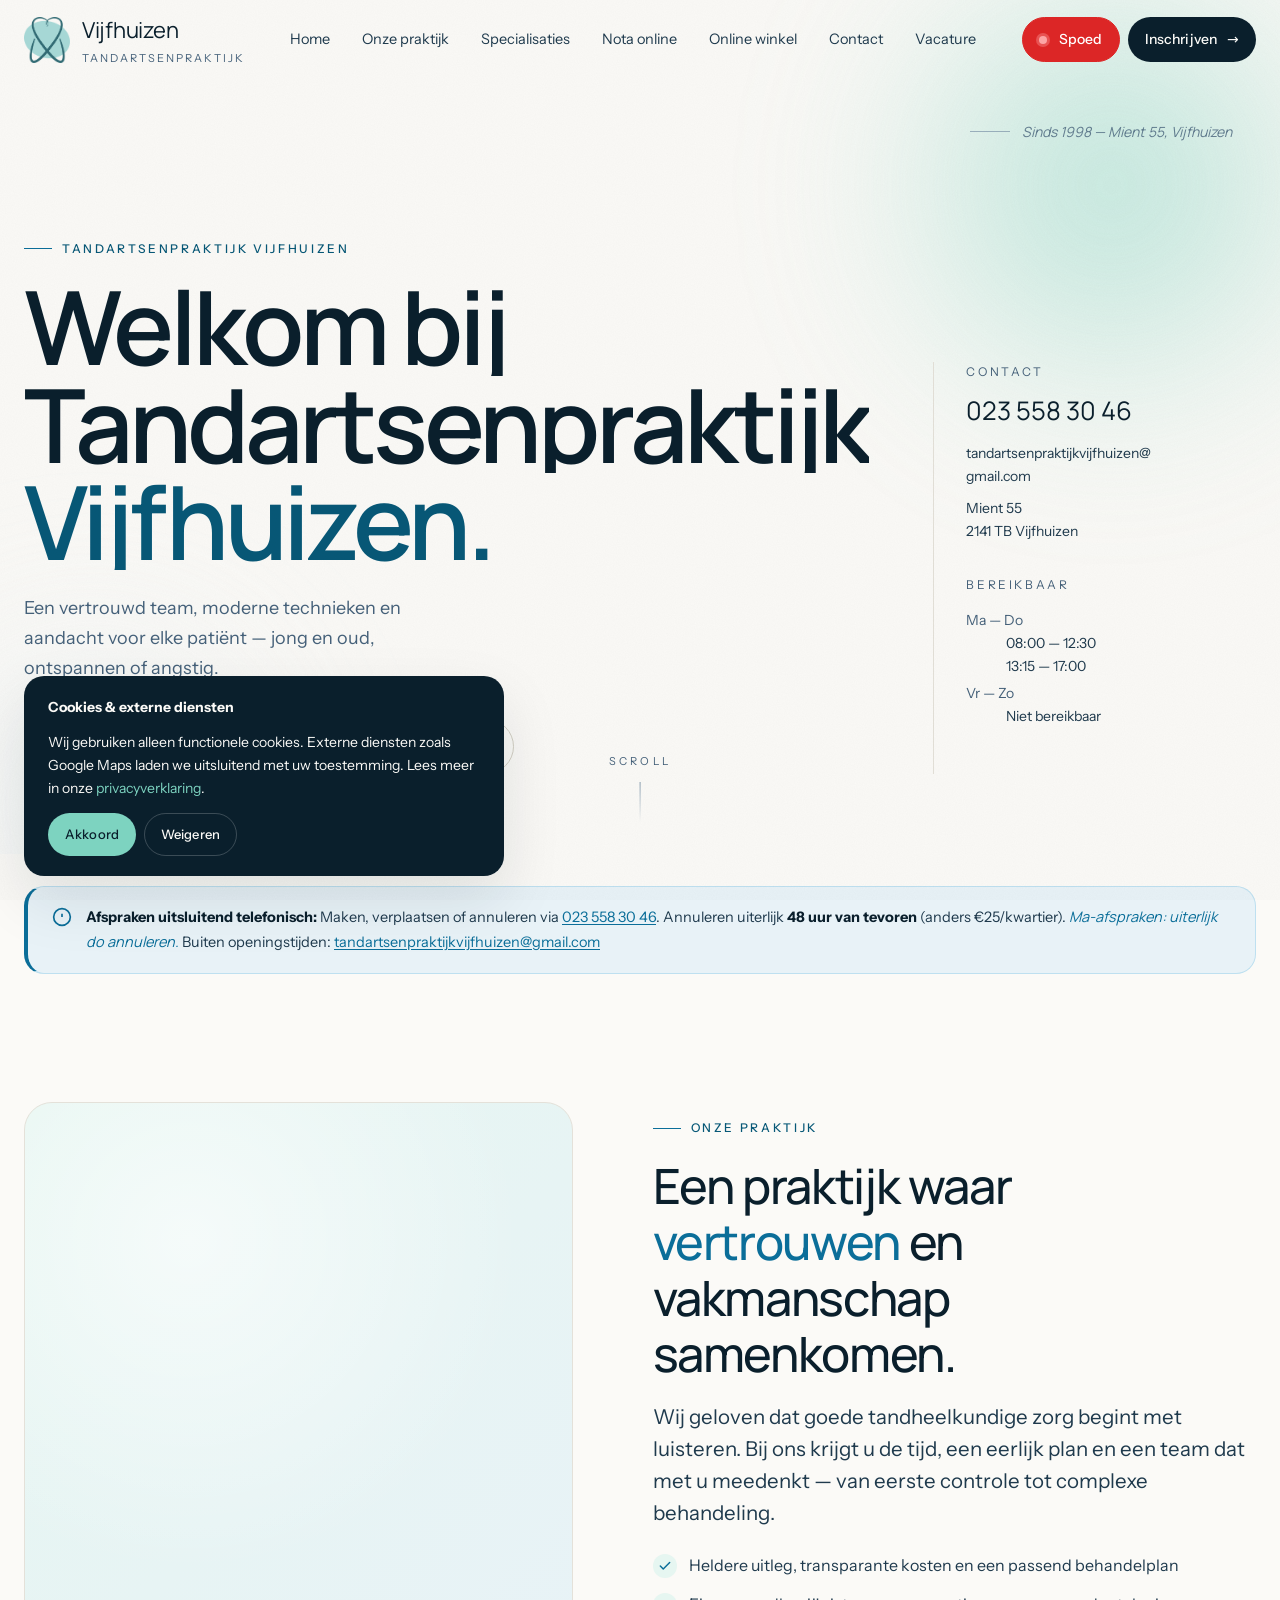
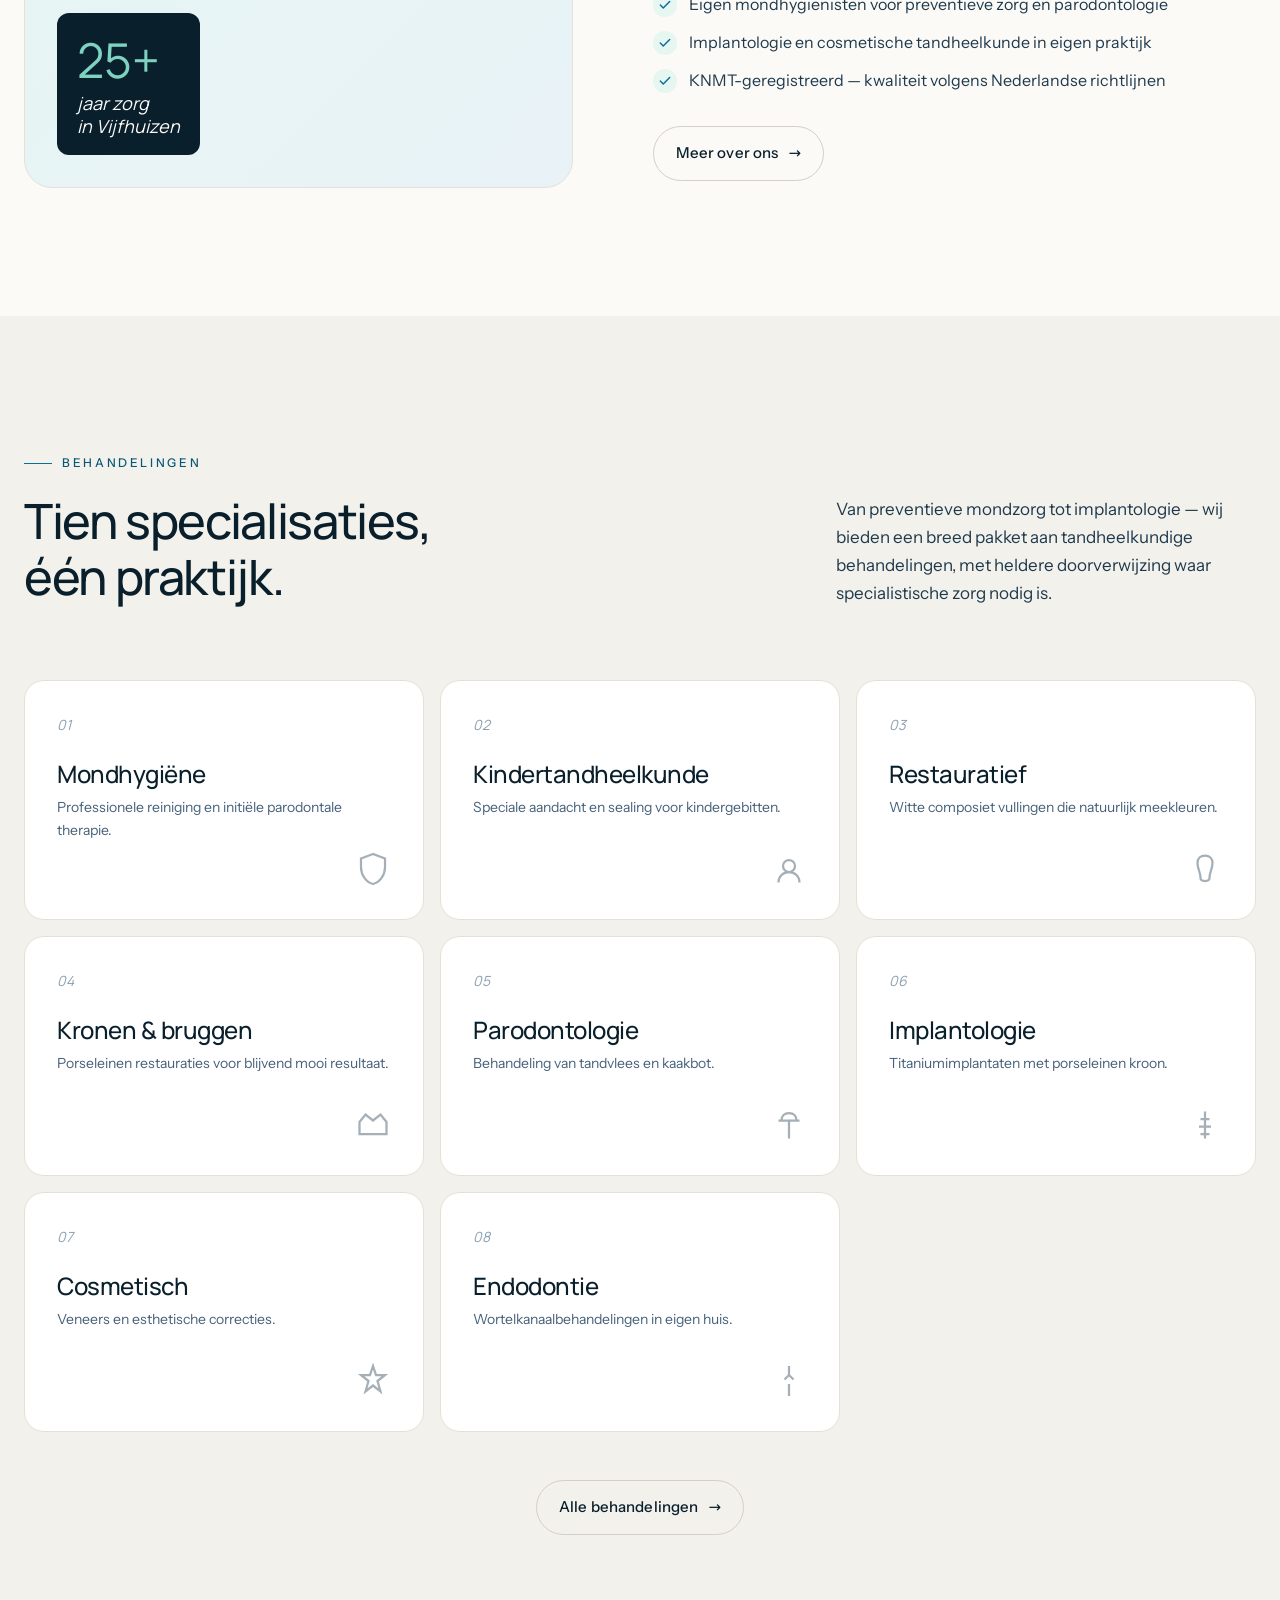
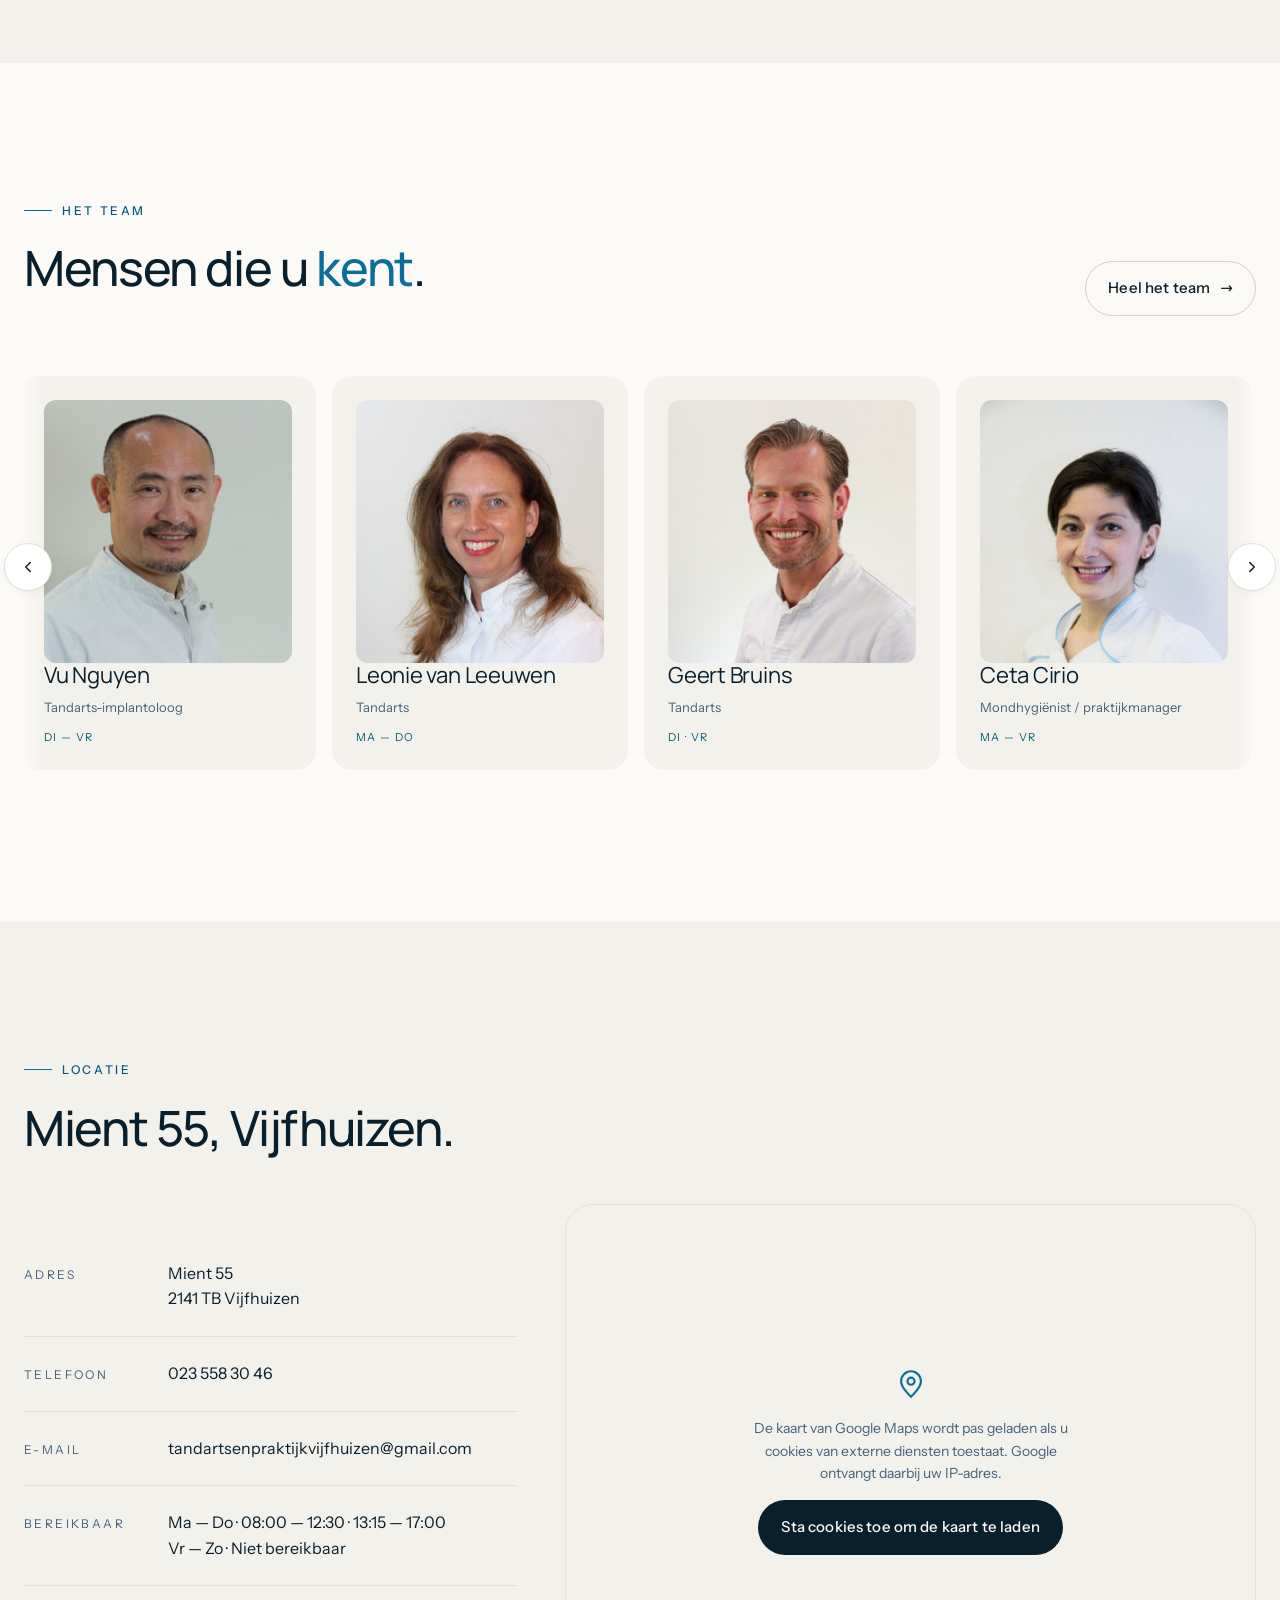
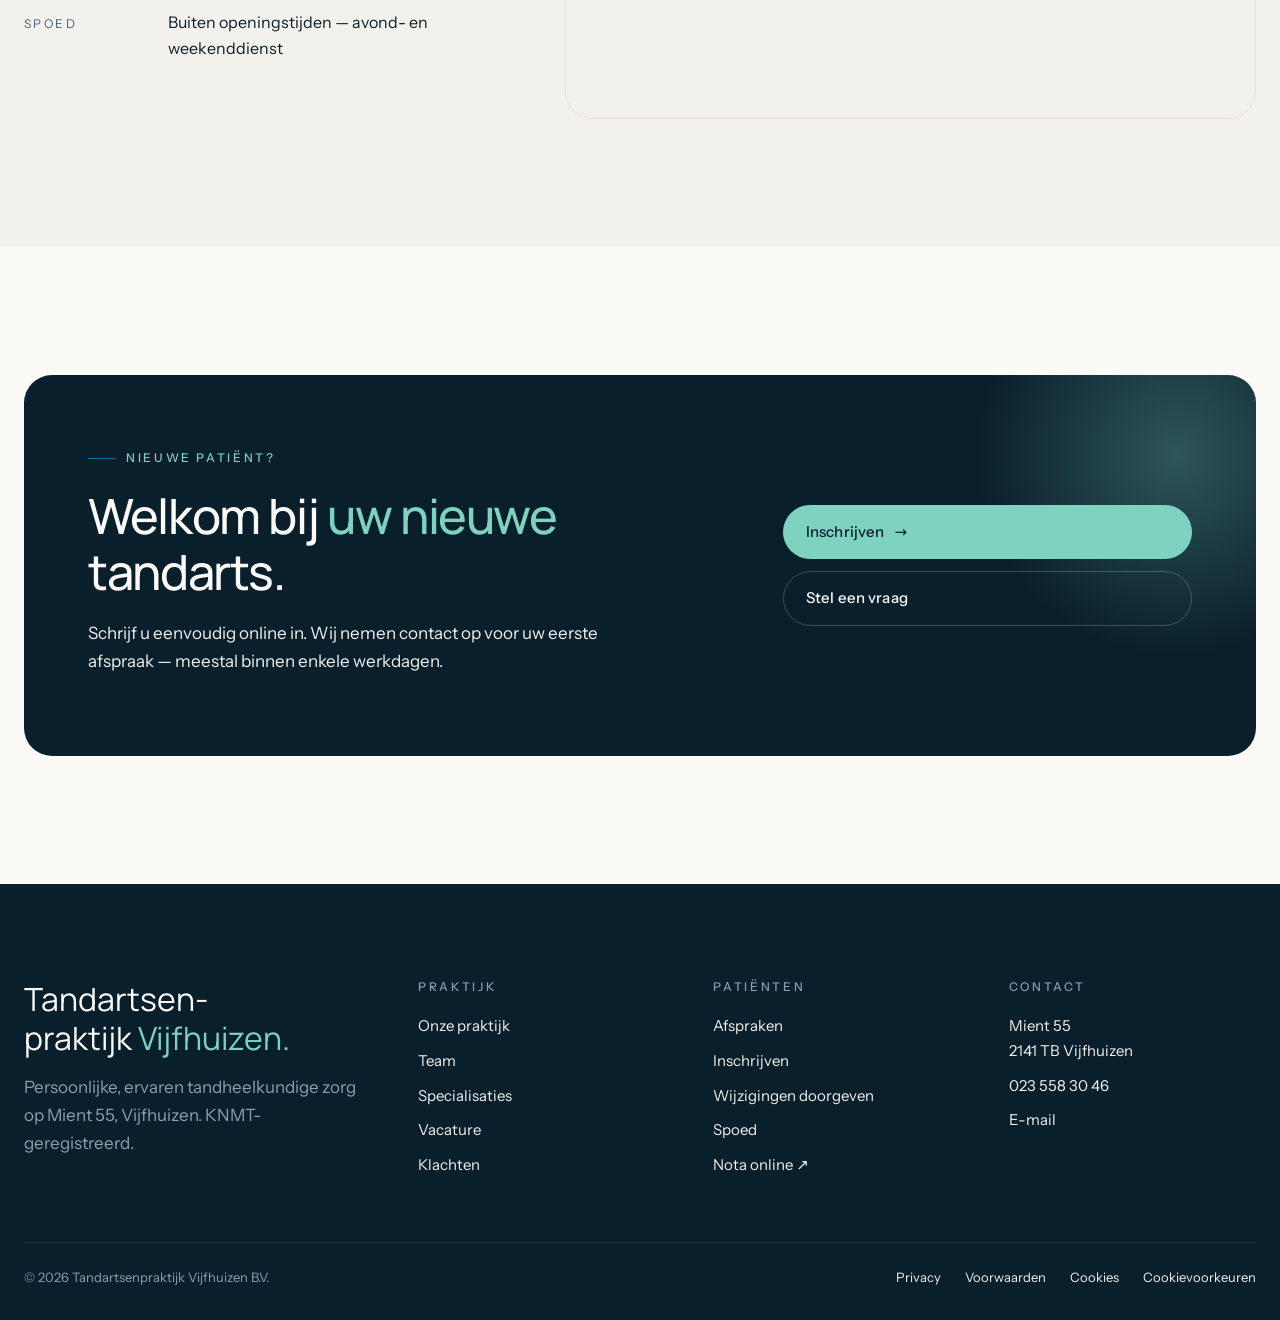
==== commit 407d2d8e: "Add files via upload" ====
--- a/index.html
+++ b/index.html
@@ -203,11 +203,11 @@
           <article class="team-card has-photo"><div class="avatar"><img src="assets/img/team/geert.jpg" alt="Geert Bruins" loading="lazy" /></div><div class="info"><h4>Geert Bruins</h4><span>Tandarts</span><div class="days">Di · Vr</div></div></article>
           <article class="team-card has-photo"><div class="avatar"><img src="assets/img/team/ceta.jpg" alt="Ceta Cirio" loading="lazy" /></div><div class="info"><h4>Ceta Cirio</h4><span>Mondhygiënist / praktijkmanager</span><div class="days">Ma — Vr</div></div></article>
           <article class="team-card has-photo"><div class="avatar"><img src="assets/img/team/marjolijn.jpg" alt="Marjolijn Bloedjes" loading="lazy" /></div><div class="info"><h4>Marjolijn Bloedjes</h4><span>Mondhygiënist</span><div class="days">Ma — Do</div></div></article>
-          <article class="team-card"><div class="avatar">AJ</div><div class="info"><h4>Ashley Jin</h4><span>Mondhygiënist</span><div class="days">Ma · Wo · Vr</div></div></article>
+          <article class="team-card has-photo"><div class="avatar"><img src="assets/img/team/ashley.jpg" alt="Ashley Jin" loading="lazy" /></div><div class="info"><h4>Ashley Jin</h4><span>Mondhygiënist</span><div class="days">Ma · Wo · Vr</div></div></article>
           <article class="team-card has-photo"><div class="avatar"><img src="assets/img/team/kirsten.jpg" alt="Kirsten Pols" loading="lazy" /></div><div class="info"><h4>Kirsten Pols</h4><span>Preventie-assistent</span><div class="days">Ma · Di · Wo</div></div></article>
           <article class="team-card has-photo"><div class="avatar"><img src="assets/img/team/nora.jpg" alt="Nora de Haan" loading="lazy" /></div><div class="info"><h4>Nora de Haan</h4><span>Tandartsassistent</span><div class="days">Di — Vr</div></div></article>
           <article class="team-card has-photo"><div class="avatar"><img src="assets/img/team/ilona.jpg" alt="Ilona de Boo" loading="lazy" /></div><div class="info"><h4>Ilona de Boo</h4><span>Tandartsassistent</span><div class="days">Ma · Di · Do · Vr</div></div></article>
-          <article class="team-card"><div class="avatar">AD</div><div class="info"><h4>Agnes Daemen</h4><span>Tandartsassistent</span><div class="days">Wo · Do · Vr</div></div></article>
+          <article class="team-card has-photo"><div class="avatar"><img src="assets/img/team/agnes.jpg" alt="Agnes Daemen" loading="lazy" /></div><div class="info"><h4>Agnes Daemen</h4><span>Tandartsassistent</span><div class="days">Wo · Do · Vr</div></div></article>
         </div>
         <button class="team-scroll-btn next" type="button" aria-label="Volgende" data-dir="1">
           <svg width="18" height="18" viewBox="0 0 24 24" fill="none" stroke="currentColor" stroke-width="2" stroke-linecap="round" stroke-linejoin="round"><polyline points="9 18 15 12 9 6"/></svg>
--- a/assets/css/pages.css
+++ b/assets/css/pages.css
@@ -191,7 +191,7 @@
 }
 .team-card:hover { transform: translateY(-6px); }
 .team-card .avatar {
-  flex: 1; display: grid; place-items: center;
+  flex: 1; min-height: 0; display: grid; place-items: center; overflow: hidden;
   font-family: var(--font-display); font-style: italic; font-size: 96px;
   color: var(--ink-900); opacity: .15;
 }
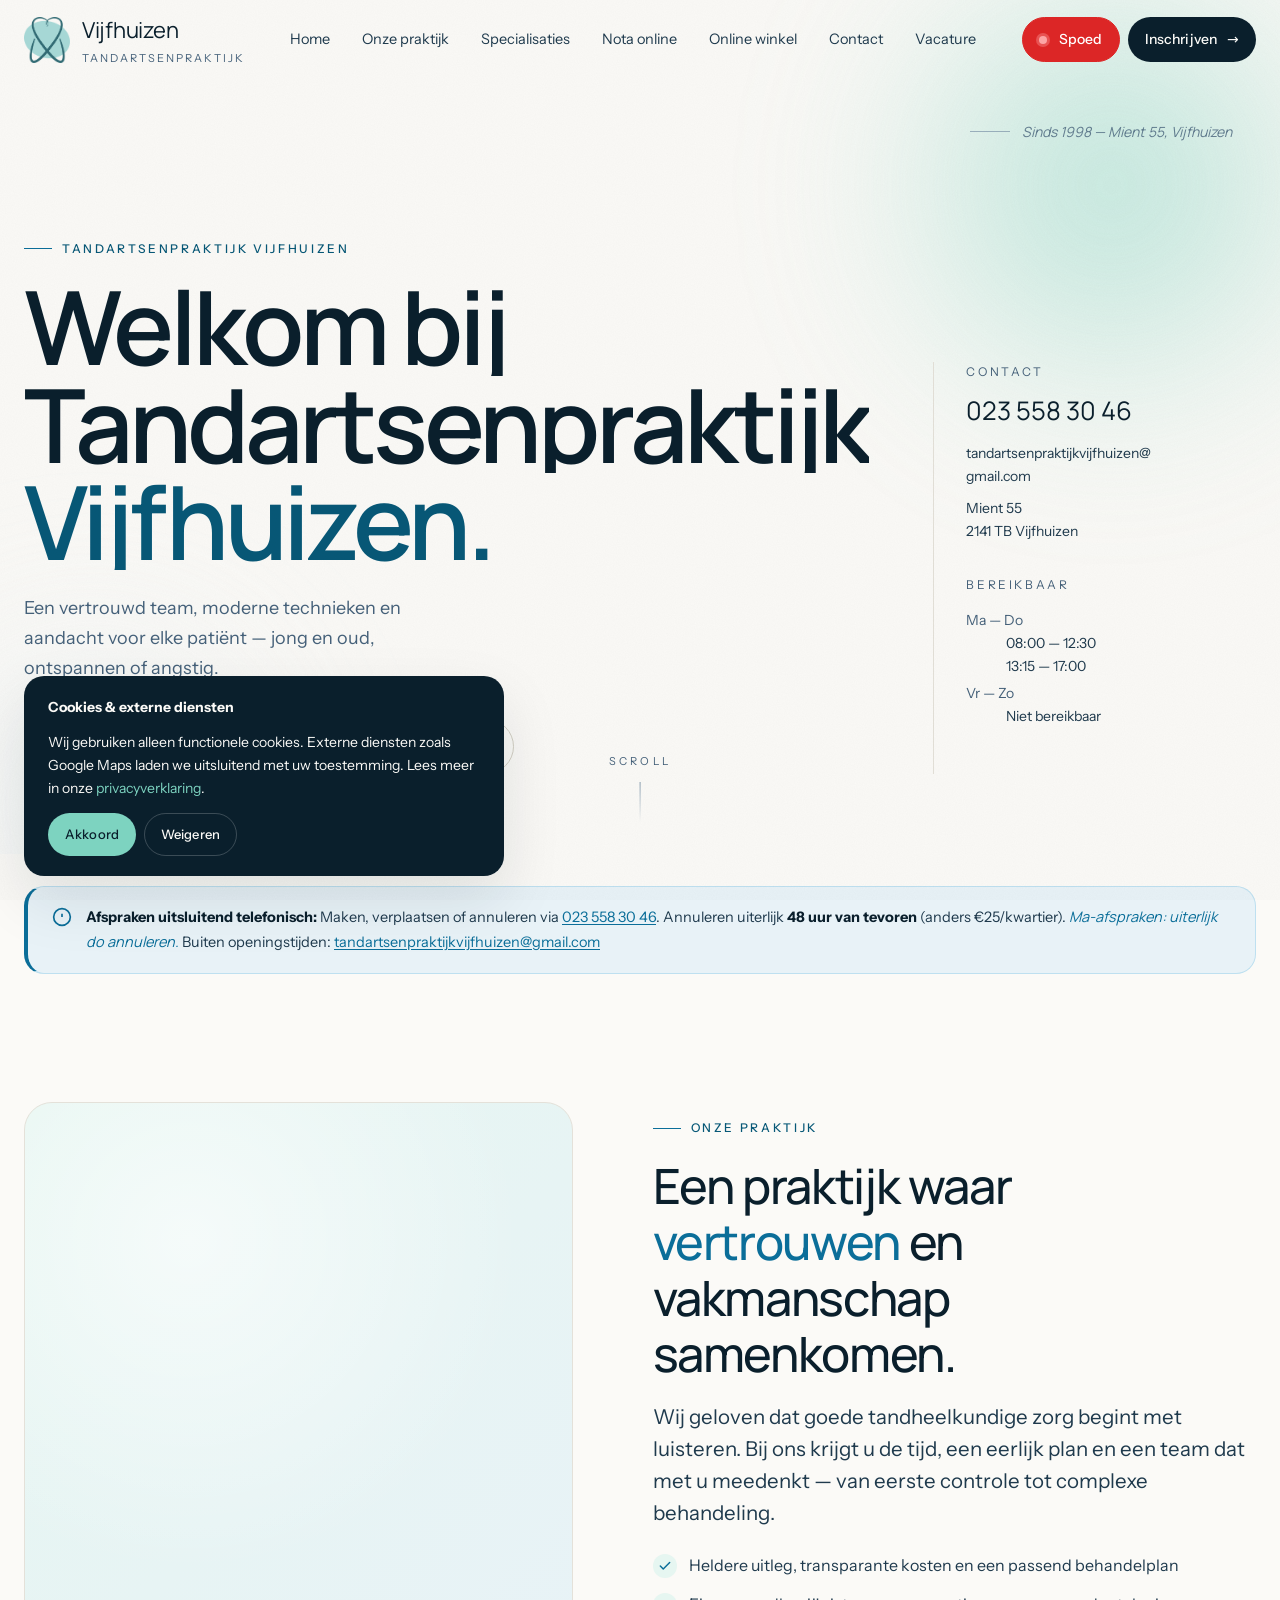
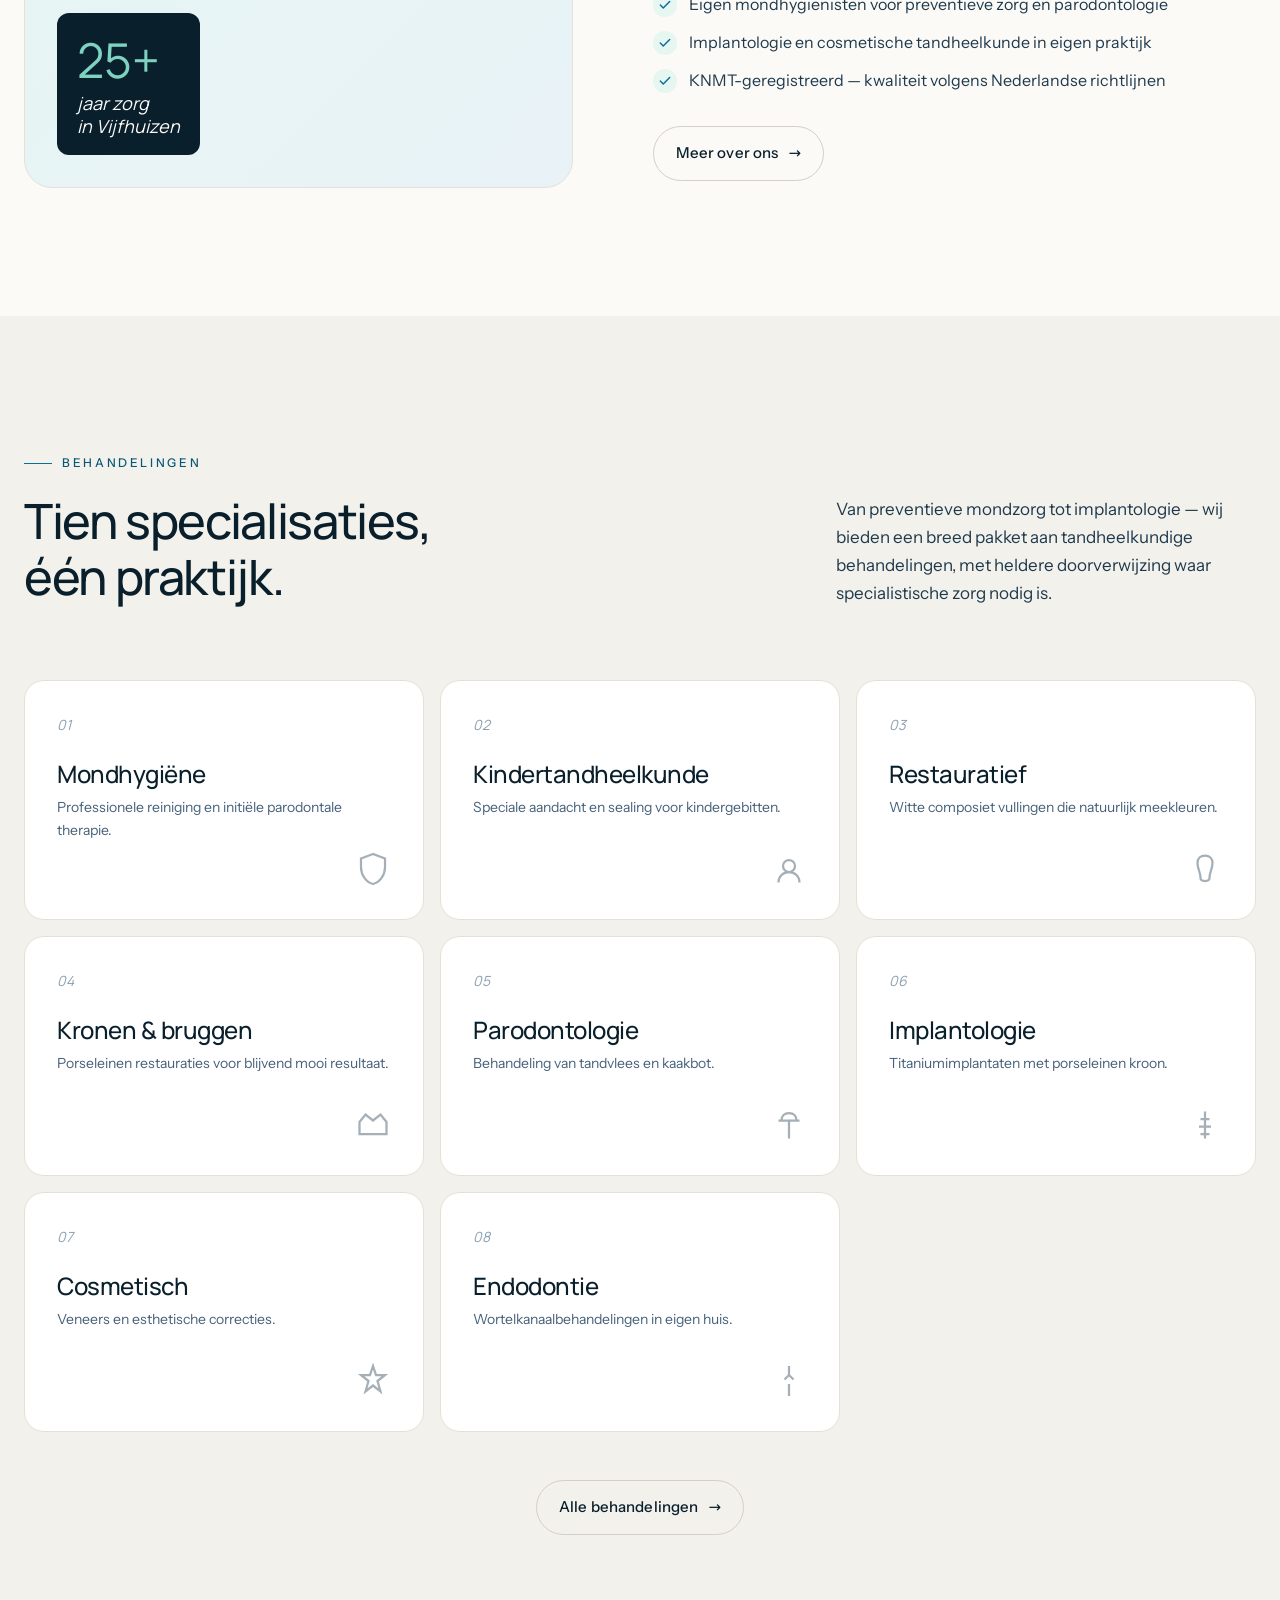
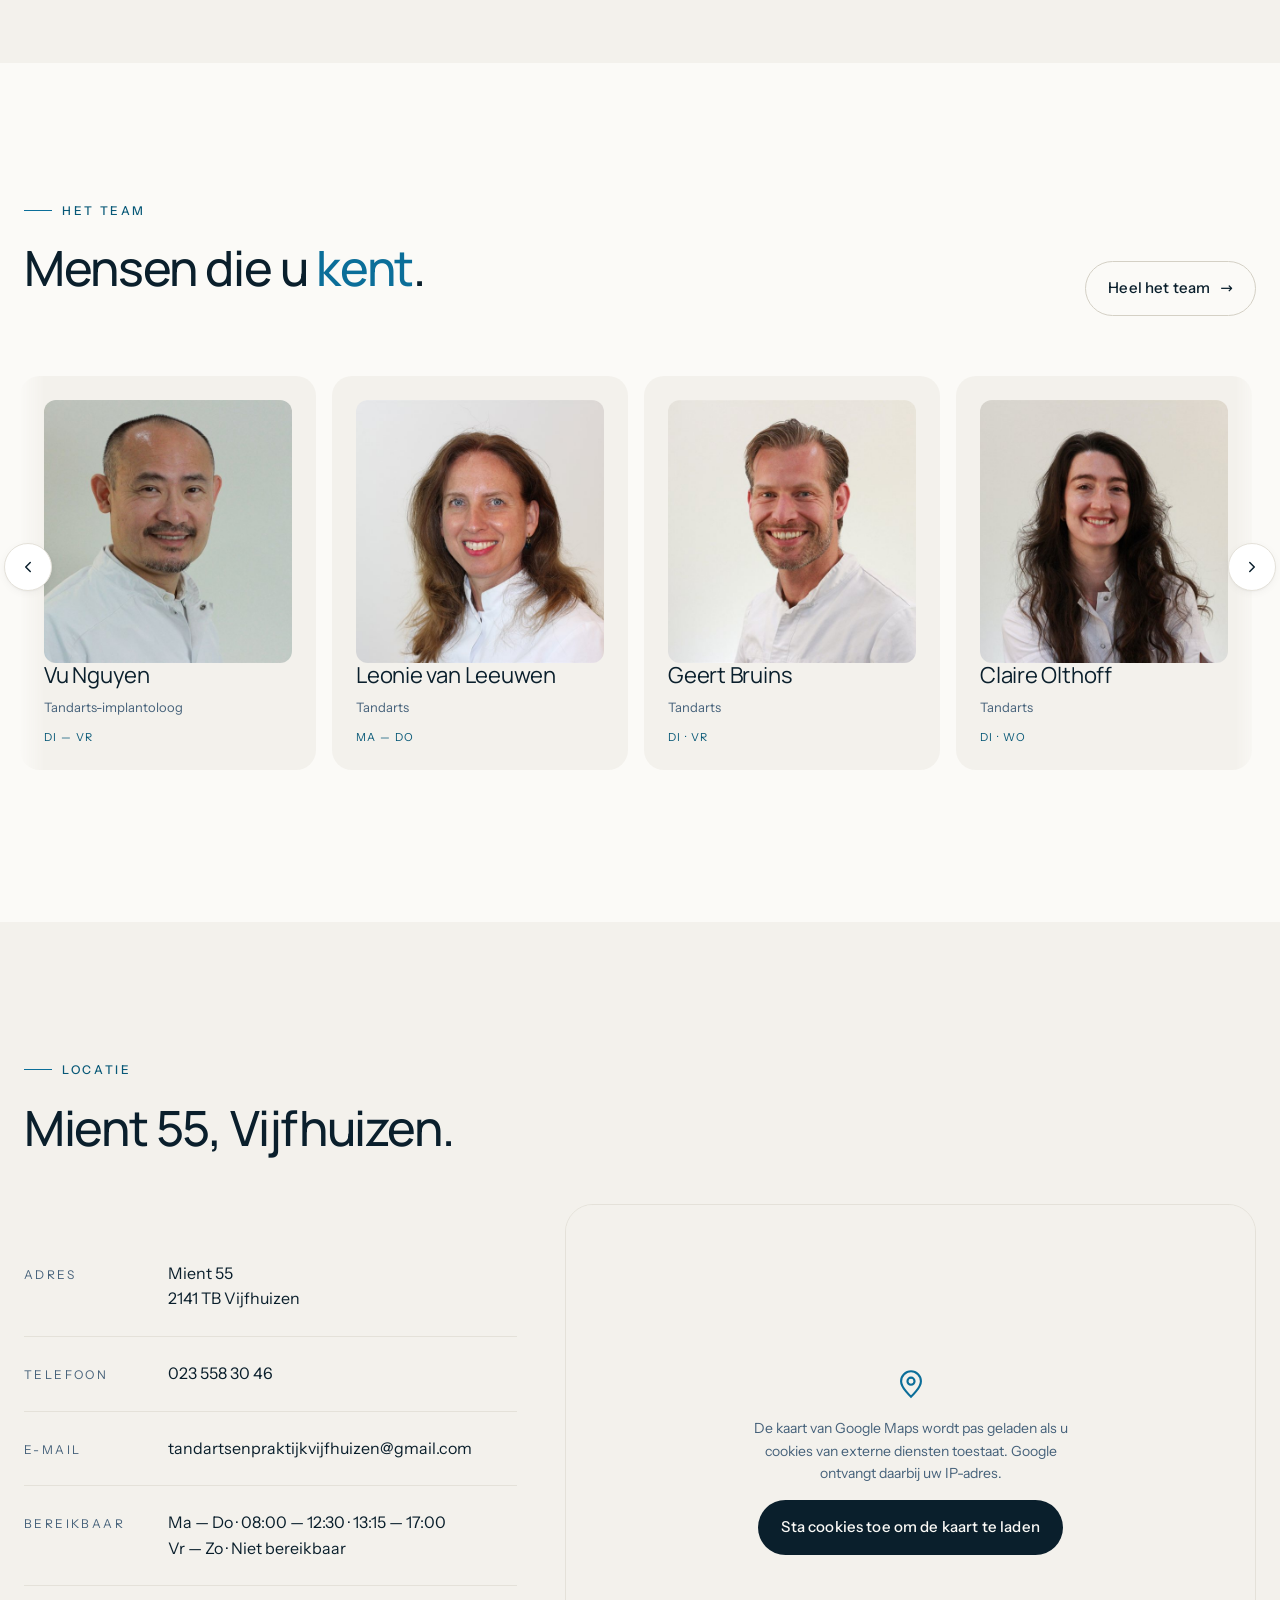
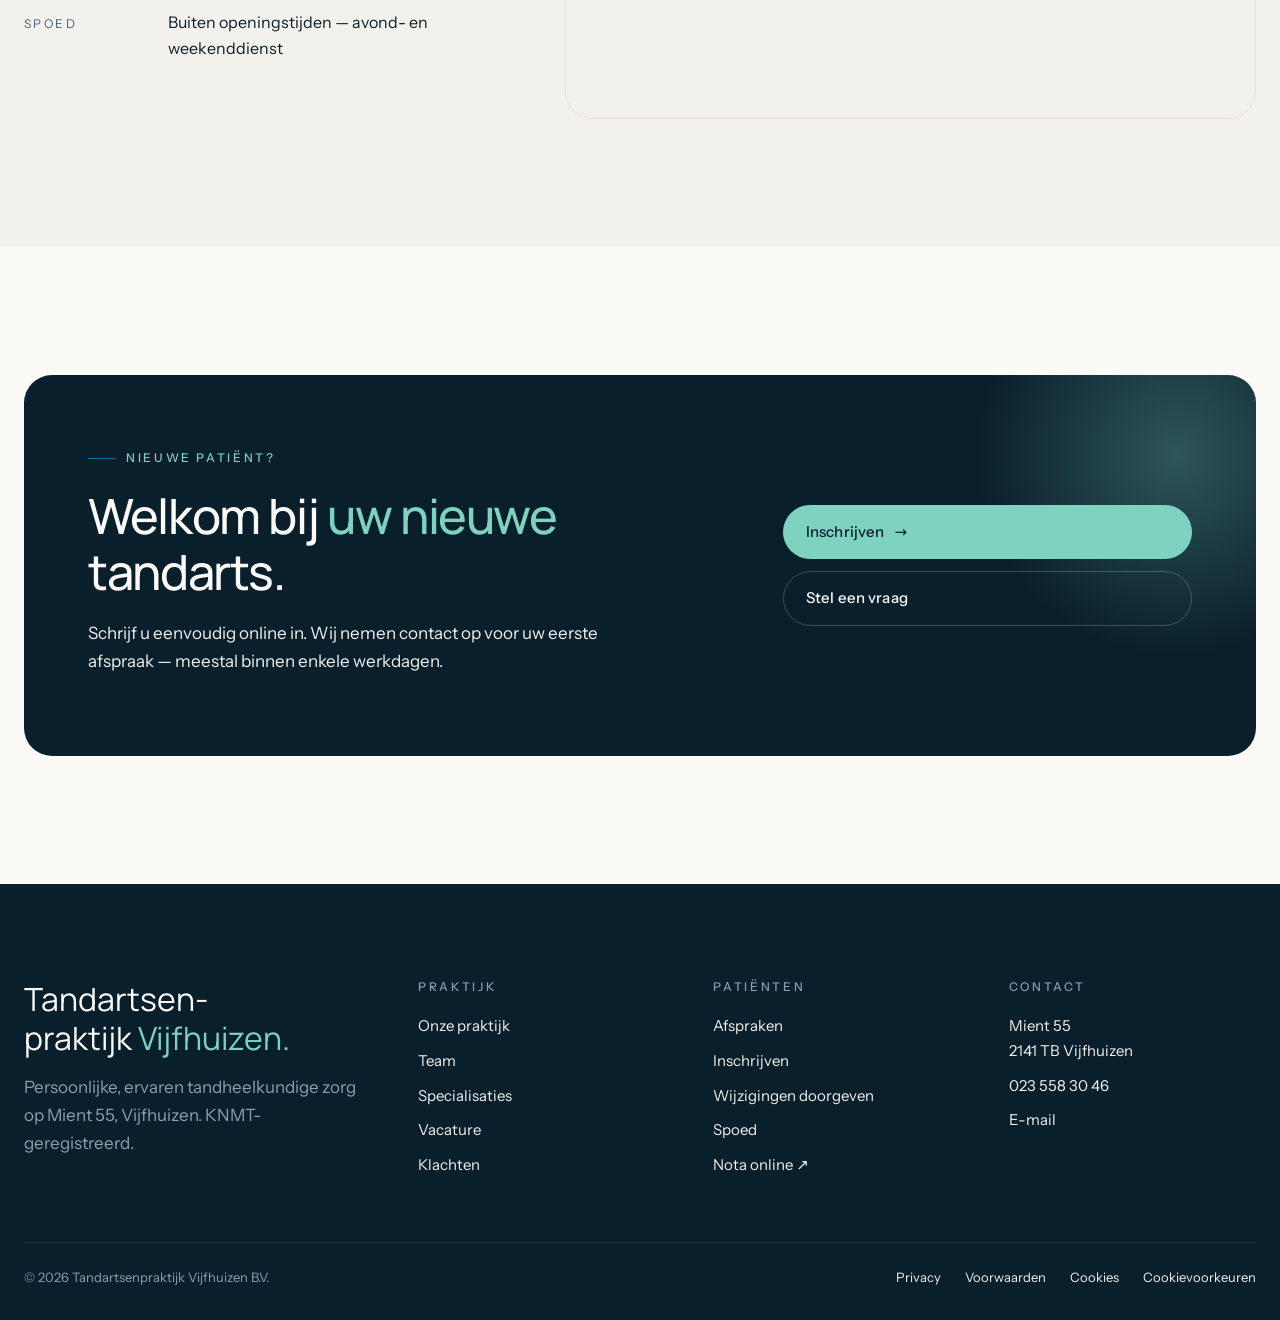
==== commit 306fe5b7: "Add files via upload" ====
--- a/index.html
+++ b/index.html
@@ -201,6 +201,7 @@
           <article class="team-card has-photo"><div class="avatar"><img src="assets/img/team/vu.jpg" alt="Vu Nguyen" loading="lazy" /></div><div class="info"><h4>Vu Nguyen</h4><span>Tandarts-implantoloog</span><div class="days">Di — Vr</div></div></article>
           <article class="team-card has-photo"><div class="avatar"><img src="assets/img/team/leonie.jpg" alt="Leonie van Leeuwen" loading="lazy" /></div><div class="info"><h4>Leonie van Leeuwen</h4><span>Tandarts</span><div class="days">Ma — Do</div></div></article>
           <article class="team-card has-photo"><div class="avatar"><img src="assets/img/team/geert.jpg" alt="Geert Bruins" loading="lazy" /></div><div class="info"><h4>Geert Bruins</h4><span>Tandarts</span><div class="days">Di · Vr</div></div></article>
+          <article class="team-card has-photo"><div class="avatar"><img src="assets/img/team/claire.jpg" alt="Claire Olthoff" loading="lazy" /></div><div class="info"><h4>Claire Olthoff</h4><span>Tandarts</span><div class="days">Di · Wo</div></div></article>
           <article class="team-card has-photo"><div class="avatar"><img src="assets/img/team/ceta.jpg" alt="Ceta Cirio" loading="lazy" /></div><div class="info"><h4>Ceta Cirio</h4><span>Mondhygiënist / praktijkmanager</span><div class="days">Ma — Vr</div></div></article>
           <article class="team-card has-photo"><div class="avatar"><img src="assets/img/team/marjolijn.jpg" alt="Marjolijn Bloedjes" loading="lazy" /></div><div class="info"><h4>Marjolijn Bloedjes</h4><span>Mondhygiënist</span><div class="days">Ma — Do</div></div></article>
           <article class="team-card has-photo"><div class="avatar"><img src="assets/img/team/ashley.jpg" alt="Ashley Jin" loading="lazy" /></div><div class="info"><h4>Ashley Jin</h4><span>Mondhygiënist</span><div class="days">Ma · Wo · Vr</div></div></article>
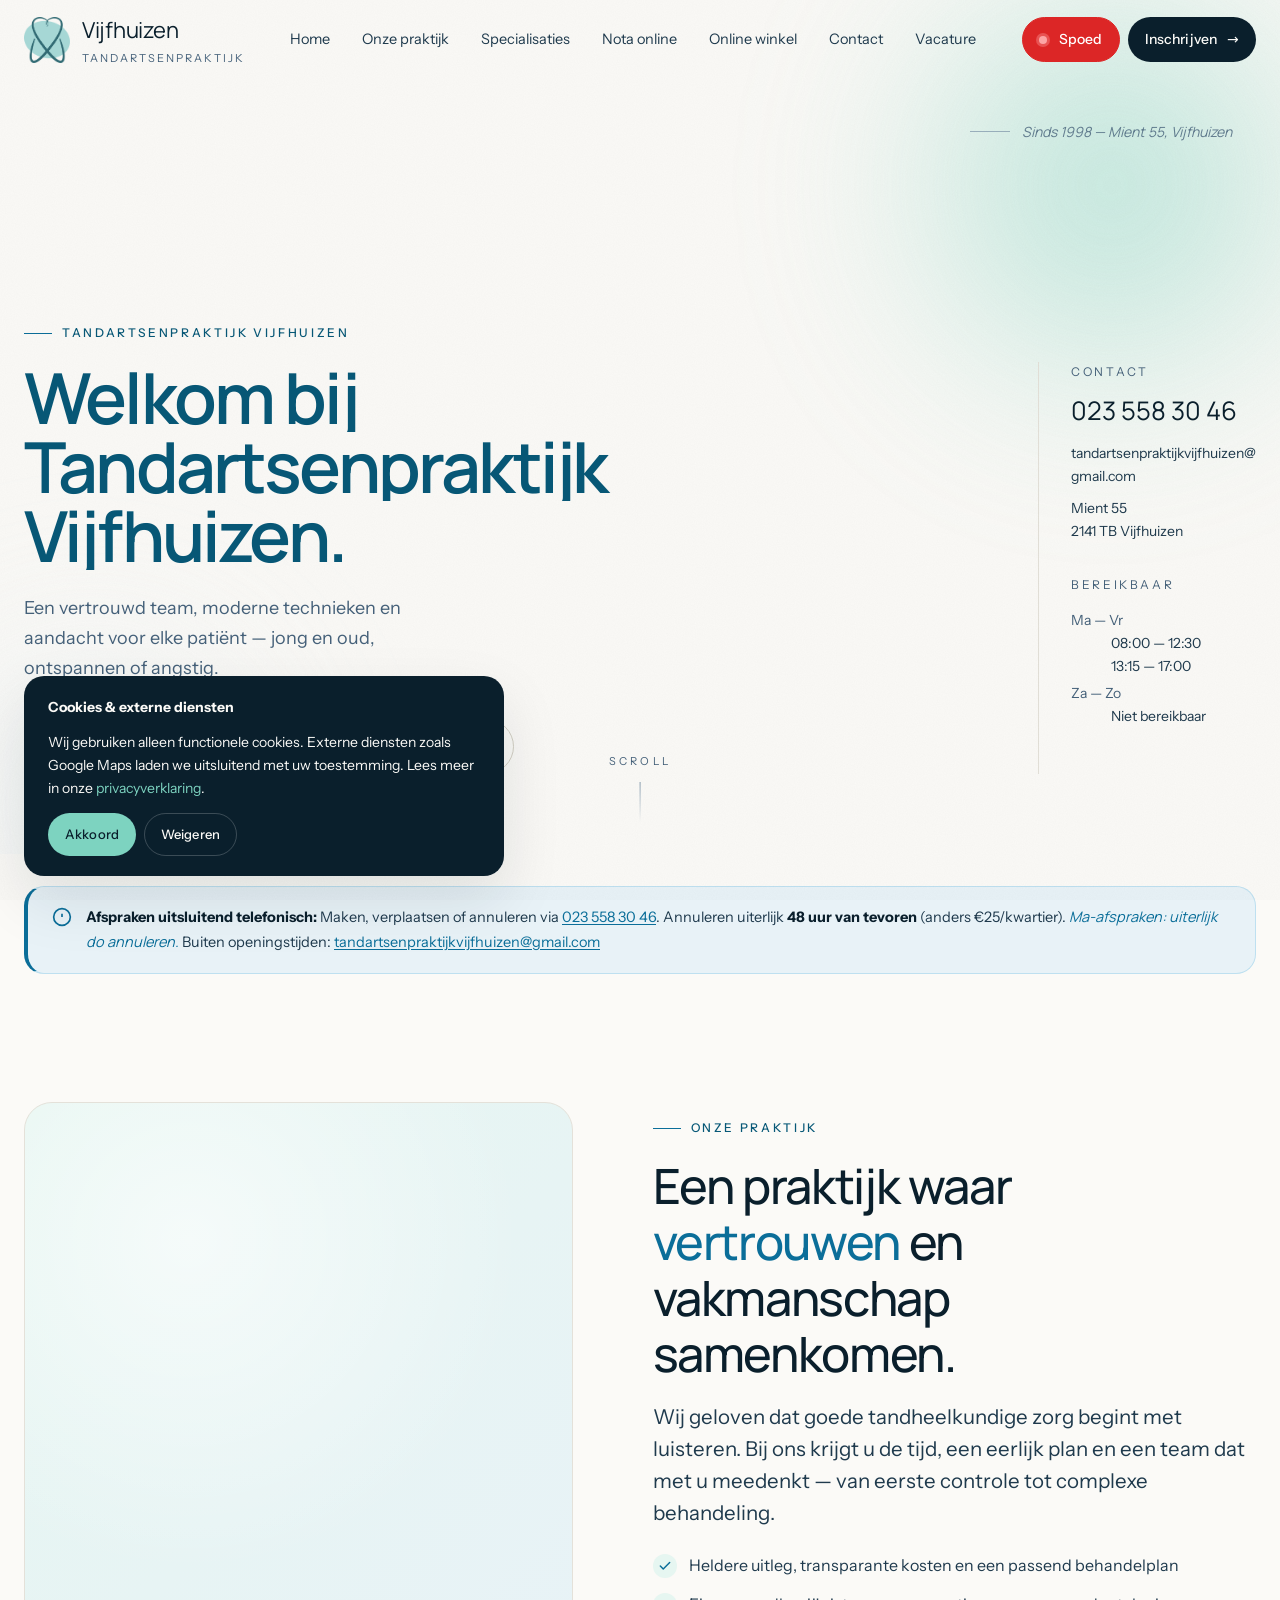
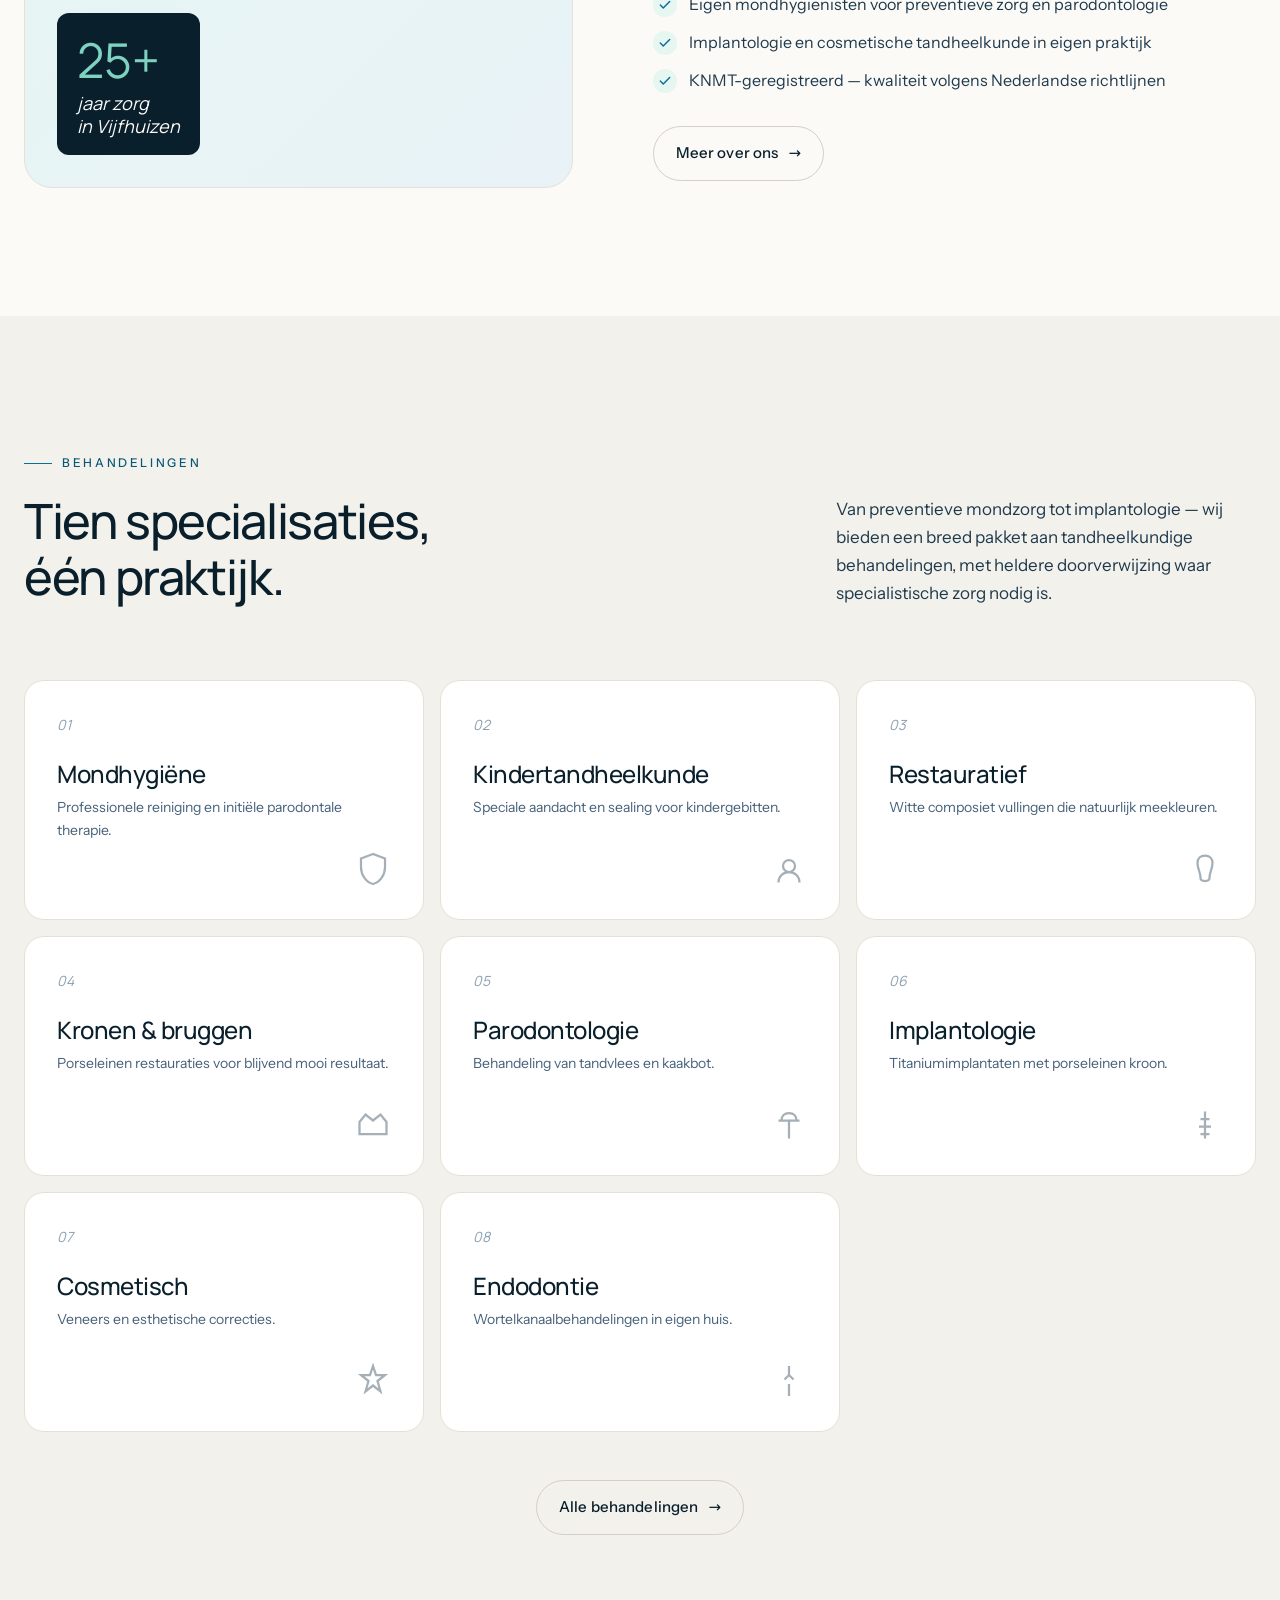
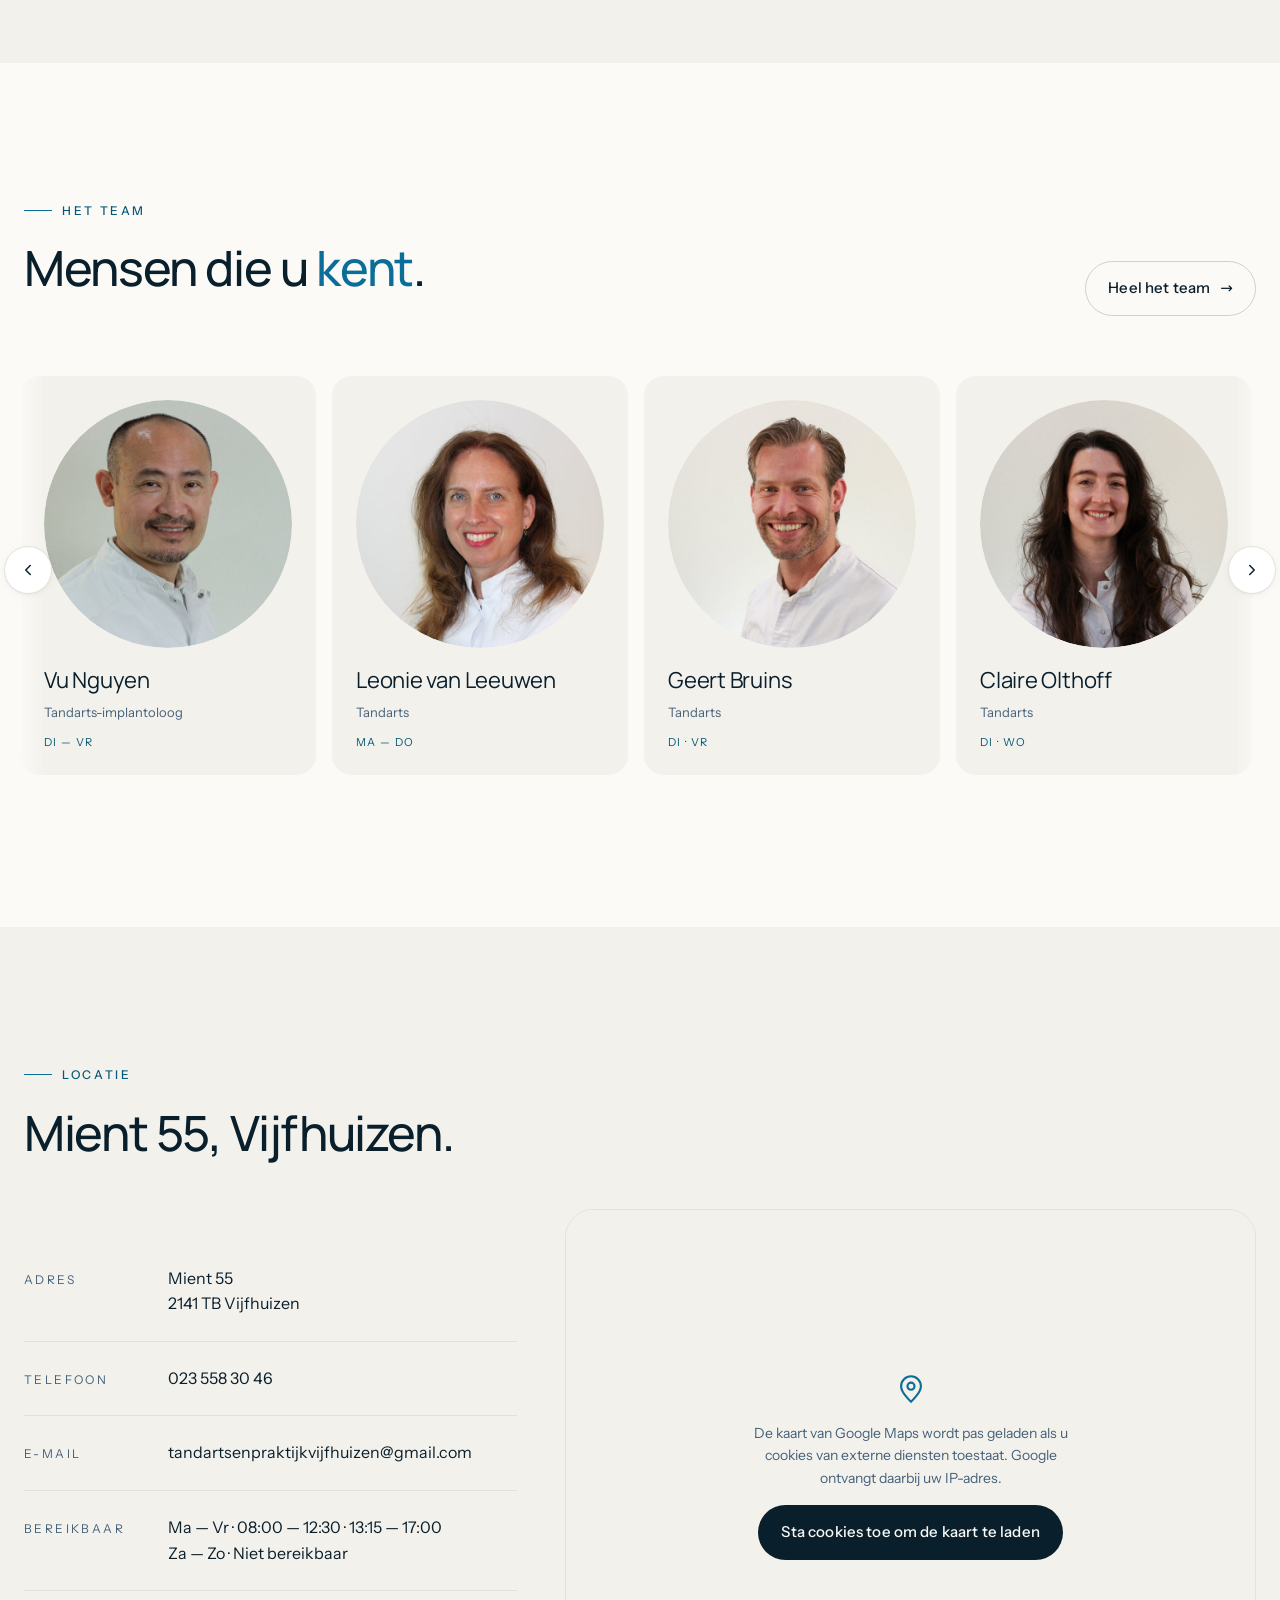
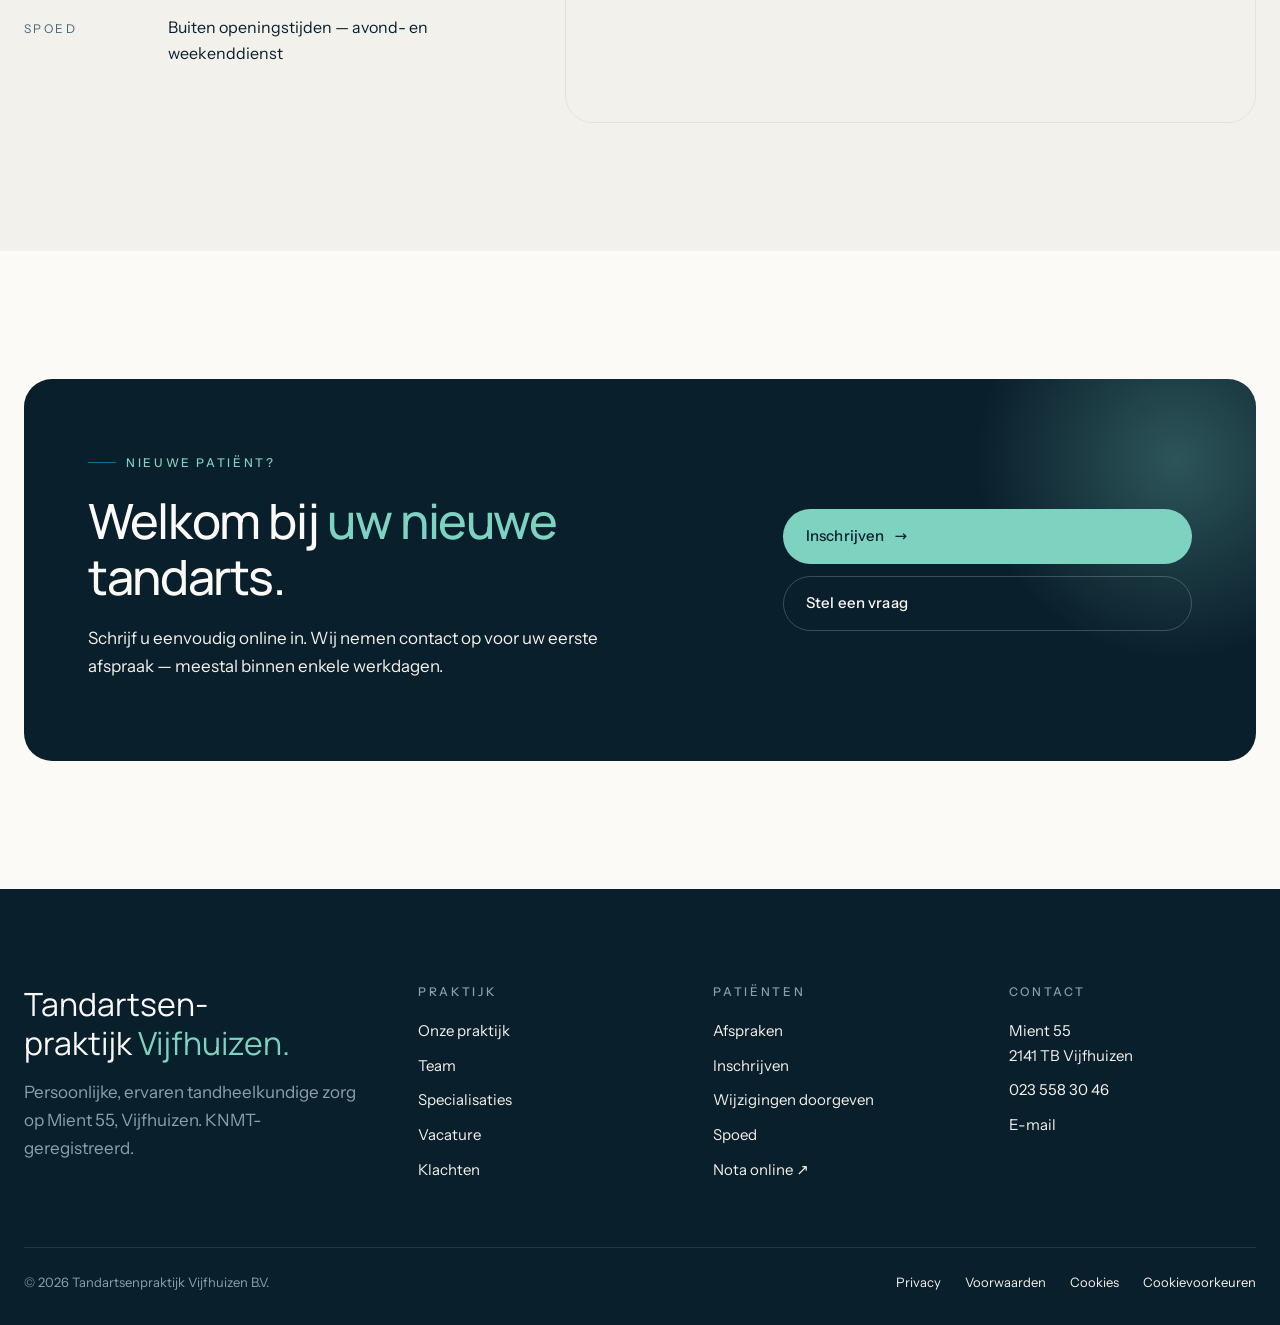
==== commit ce35cca0: "Recente updates: vrijdag bereikbaar, ronde Ceta-foto, kleinere hero-titel in primaire kleur, contact" ====
--- a/index.html
+++ b/index.html
@@ -113,8 +113,8 @@
           <div>
             <div class="meta">Bereikbaar</div>
             <dl class="hours">
-              <div><dt>Ma — Do</dt><dd>08:00 — 12:30<br/>13:15 — 17:00</dd></div>
-              <div><dt>Vr — Zo</dt><dd>Niet bereikbaar</dd></div>
+              <div><dt>Ma — Vr</dt><dd>08:00 — 12:30<br/>13:15 — 17:00</dd></div>
+              <div><dt>Za — Zo</dt><dd>Niet bereikbaar</dd></div>
             </dl>
           </div>
         </aside>
@@ -203,7 +203,7 @@
           <article class="team-card has-photo"><div class="avatar"><img src="assets/img/team/geert.jpg" alt="Geert Bruins" loading="lazy" /></div><div class="info"><h4>Geert Bruins</h4><span>Tandarts</span><div class="days">Di · Vr</div></div></article>
           <article class="team-card has-photo"><div class="avatar"><img src="assets/img/team/claire.jpg" alt="Claire Olthoff" loading="lazy" /></div><div class="info"><h4>Claire Olthoff</h4><span>Tandarts</span><div class="days">Di · Wo</div></div></article>
           <article class="team-card has-photo"><div class="avatar"><img src="assets/img/team/ceta.jpg" alt="Ceta Cirio" loading="lazy" /></div><div class="info"><h4>Ceta Cirio</h4><span>Mondhygiënist / praktijkmanager</span><div class="days">Ma — Vr</div></div></article>
-          <article class="team-card has-photo"><div class="avatar"><img src="assets/img/team/marjolijn.jpg" alt="Marjolijn Bloedjes" loading="lazy" /></div><div class="info"><h4>Marjolijn Bloedjes</h4><span>Mondhygiënist</span><div class="days">Ma — Do</div></div></article>
+          <article class="team-card has-photo"><div class="avatar"><img src="assets/img/team/marjolijn.jpg" alt="Marjolijn Bloedjes" loading="lazy" /></div><div class="info"><h4>Marjolijn Bloedjes</h4><span>Mondhygiënist</span><div class="days">Ma · Do</div></div></article>
           <article class="team-card has-photo"><div class="avatar"><img src="assets/img/team/ashley.jpg" alt="Ashley Jin" loading="lazy" /></div><div class="info"><h4>Ashley Jin</h4><span>Mondhygiënist</span><div class="days">Ma · Wo · Vr</div></div></article>
           <article class="team-card has-photo"><div class="avatar"><img src="assets/img/team/kirsten.jpg" alt="Kirsten Pols" loading="lazy" /></div><div class="info"><h4>Kirsten Pols</h4><span>Preventie-assistent</span><div class="days">Ma · Di · Wo</div></div></article>
           <article class="team-card has-photo"><div class="avatar"><img src="assets/img/team/nora.jpg" alt="Nora de Haan" loading="lazy" /></div><div class="info"><h4>Nora de Haan</h4><span>Tandartsassistent</span><div class="days">Di — Vr</div></div></article>
@@ -227,7 +227,7 @@
           <div class="row"><dt>Adres</dt><dd>Mient 55<br/>2141 TB Vijfhuizen</dd></div>
           <div class="row"><dt>Telefoon</dt><dd><a href="tel:0235583046">023 558 30 46</a></dd></div>
           <div class="row"><dt>E-mail</dt><dd><a href="mailto:tandartsenpraktijkvijfhuizen@gmail.com">tandartsenpraktijkvijfhuizen@gmail.com</a></dd></div>
-          <div class="row"><dt>Bereikbaar</dt><dd>Ma — Do · 08:00 — 12:30 · 13:15 — 17:00<br/>Vr — Zo · Niet bereikbaar</dd></div>
+          <div class="row"><dt>Bereikbaar</dt><dd>Ma — Vr · 08:00 — 12:30 · 13:15 — 17:00<br/>Za — Zo · Niet bereikbaar</dd></div>
           <div class="row"><dt>Spoed</dt><dd>Buiten openingstijden — <a href="spoed.html">avond- en weekenddienst</a></dd></div>
         </dl>
         <div class="location-map" data-reveal="right">
--- a/assets/css/pages.css
+++ b/assets/css/pages.css
@@ -7,16 +7,17 @@
 }
 .hero-grid {
   display: grid;
-  grid-template-columns: 1.4fr 1fr;
+  grid-template-columns: minmax(0, 1.4fr) auto;
   gap: 64px;
   align-items: end;
   min-height: 70vh;
 }
 .hero h1 {
-  font-size: clamp(48px, 8vw, 120px);
-  line-height: .95;
+  font-size: clamp(40px, 5.5vw, 72px);
+  line-height: .98;
   letter-spacing: -.04em;
   margin-bottom: 24px;
+  color: var(--primary-700);
 }
 .hero h1 .line { display: block; overflow: hidden; }
 .hero h1 .line span { display: inline-block; }
@@ -184,19 +185,19 @@
   background: var(--paper-2);
   border-radius: var(--r-lg);
   padding: 24px;
-  aspect-ratio: 3/4;
-  display: flex; flex-direction: column; justify-content: space-between;
+  display: flex; flex-direction: column; justify-content: flex-start; gap: 20px;
   position: relative; overflow: hidden;
   transition: transform var(--t-med) var(--ease);
 }
 .team-card:hover { transform: translateY(-6px); }
 .team-card .avatar {
-  flex: 1; min-height: 0; display: grid; place-items: center; overflow: hidden;
+  flex: none; width: 100%; aspect-ratio: 1; min-height: 0; overflow: hidden;
+  display: grid; place-items: center; border-radius: 50%;
   font-family: var(--font-display); font-style: italic; font-size: 96px;
   color: var(--ink-900); opacity: .15;
 }
 .team-card.has-photo .avatar { opacity: 1; }
-.team-card.has-photo .avatar img { width: 100%; height: 100%; object-fit: cover; border-radius: var(--r-md); }
+.team-card.has-photo .avatar img { width: 100%; height: 100%; object-fit: cover; border-radius: 50%; }
 .team-card .info h4 { font-family: var(--font-display); font-size: 22px; color: var(--ink-900); margin: 0 0 4px; text-transform: none; letter-spacing: -.01em; font-weight: 400; }
 .team-card .info span { font-size: 13px; color: var(--ink-500); }
 .team-card .days { font-size: 11px; letter-spacing: .12em; text-transform: uppercase; color: var(--primary-700); margin-top: 8px; }
@@ -224,7 +225,6 @@
 .team-scroll::-webkit-scrollbar-thumb { background: var(--line-2); border-radius: 999px; }
 .team-scroll .team-card {
   flex: 0 0 calc((100% - 48px) / 4);
-  aspect-ratio: 3/4;
   scroll-snap-align: start;
 }
 .team-scroll-btn {
@@ -323,7 +323,7 @@
 .team-grid {
   display: grid; grid-template-columns: repeat(3, 1fr); gap: 24px;
 }
-.team-grid .team-card { aspect-ratio: 4/5; }
+.team-grid .team-card { aspect-ratio: auto; }
 @media (max-width: 900px) { .team-grid { grid-template-columns: 1fr 1fr; } }
 @media (max-width: 600px) { .team-grid { grid-template-columns: 1fr; } }
 
@@ -718,7 +718,7 @@
 /* Tablet (≤1024px) */
 @media (max-width: 1024px) {
   .hero-grid { gap: 40px; }
-  .hero h1 { font-size: clamp(40px, 7vw, 84px); }
+  .hero h1 { font-size: clamp(36px, 6vw, 60px); }
   .feature-2col { gap: 48px; }
   .stats { grid-template-columns: repeat(2, 1fr); }
   .location-info .row { grid-template-columns: 100px 1fr; gap: 16px; }
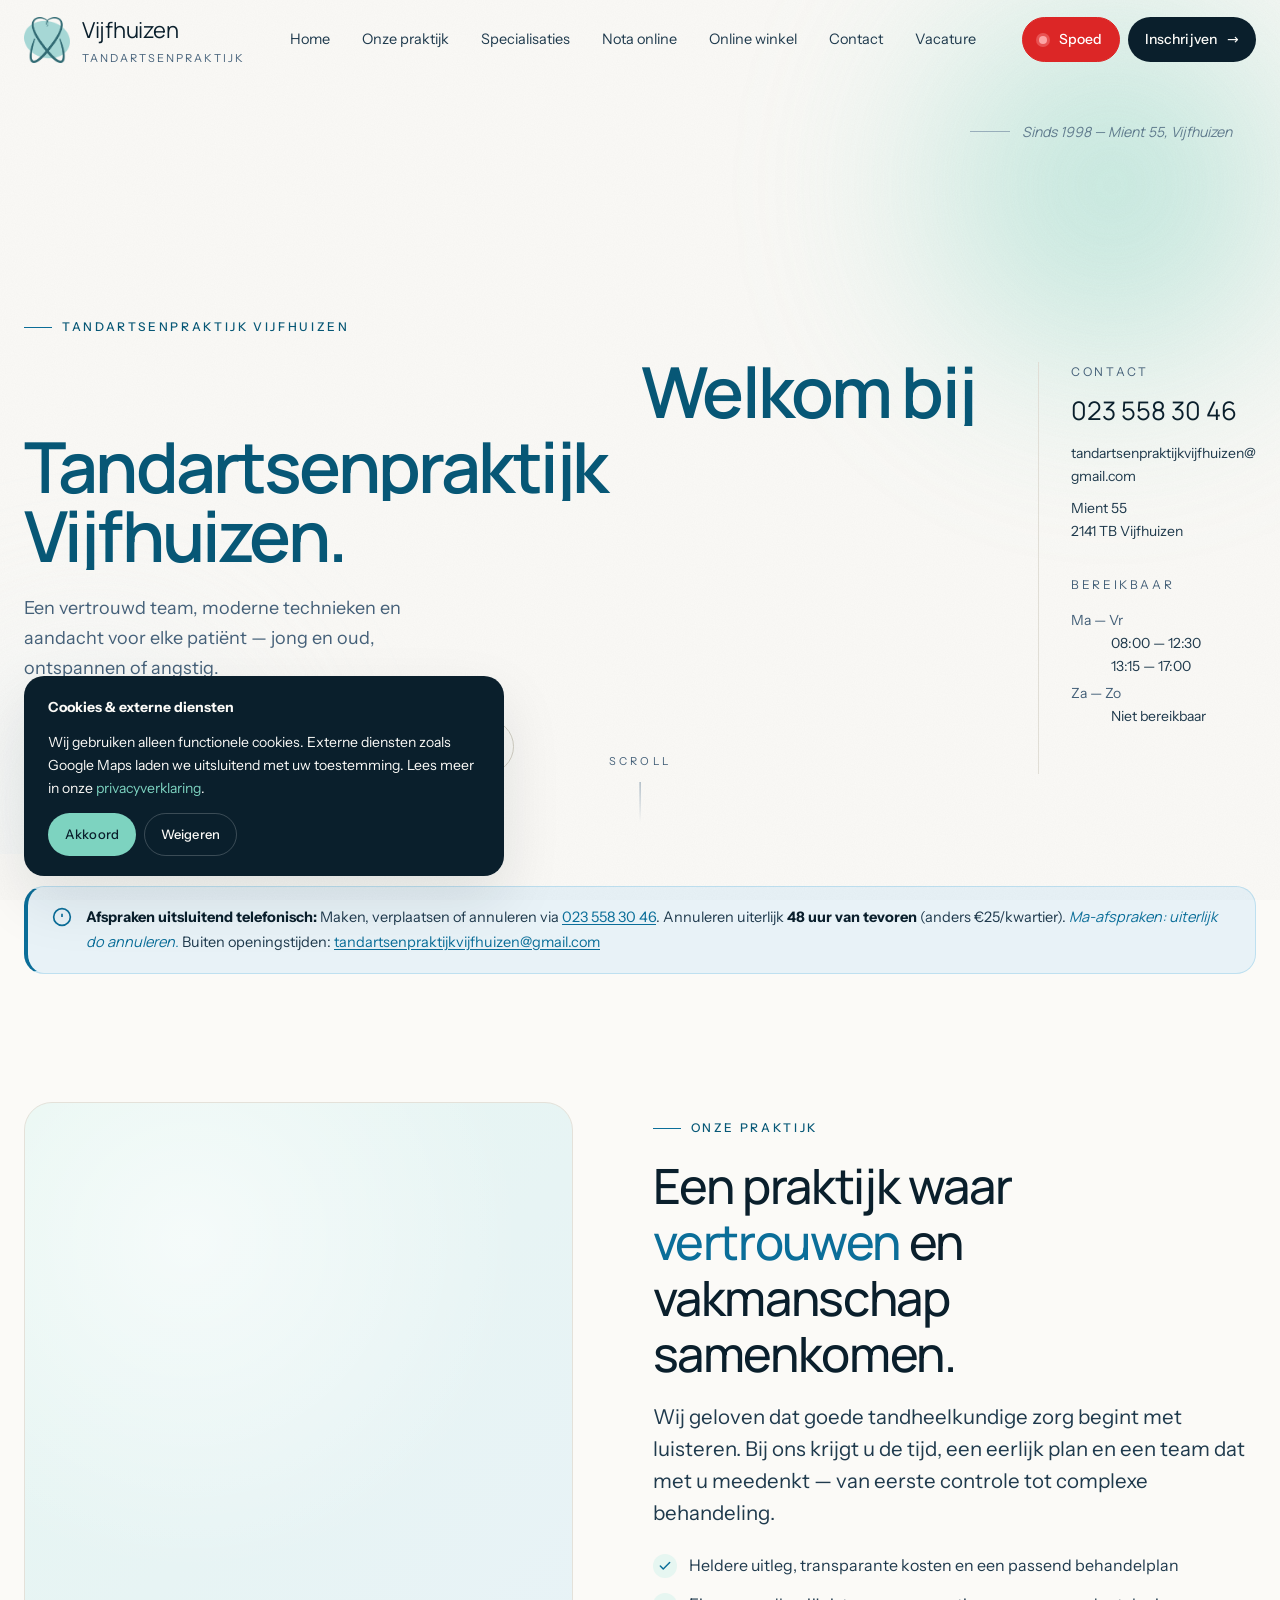
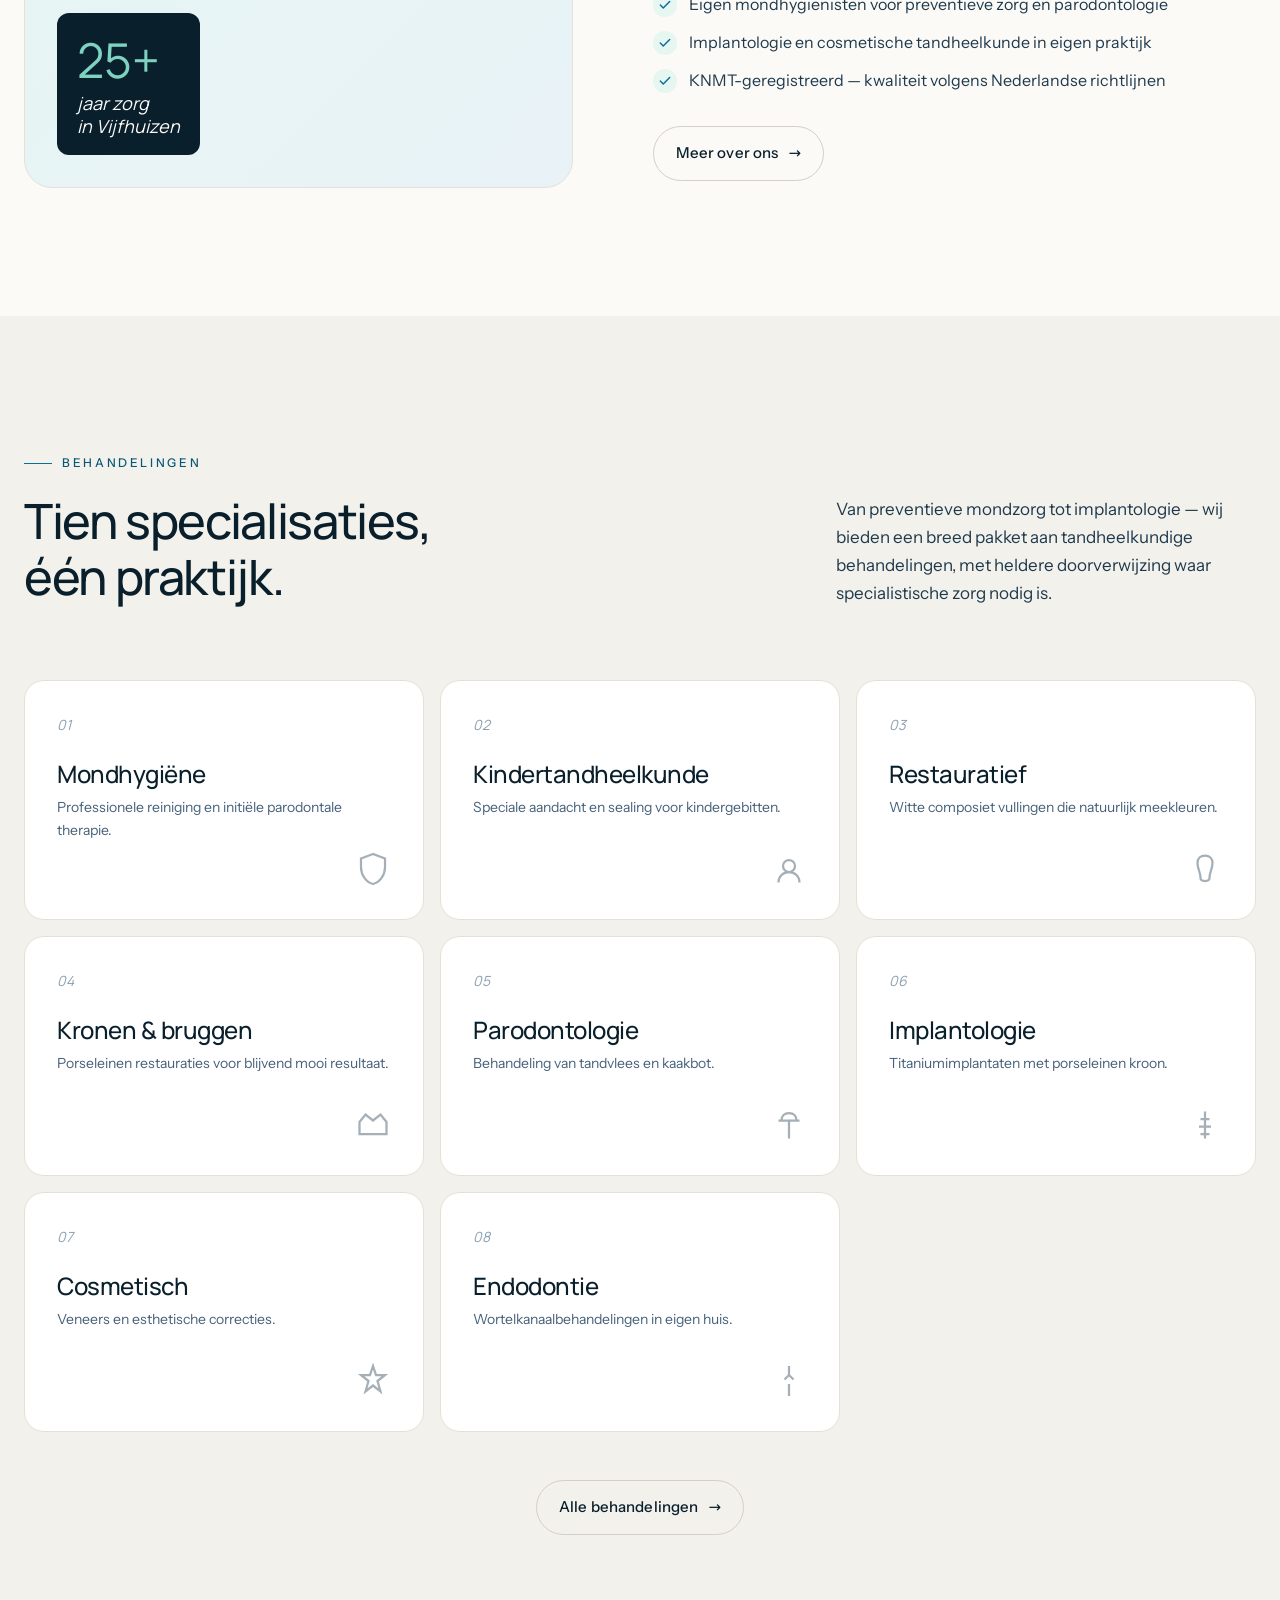
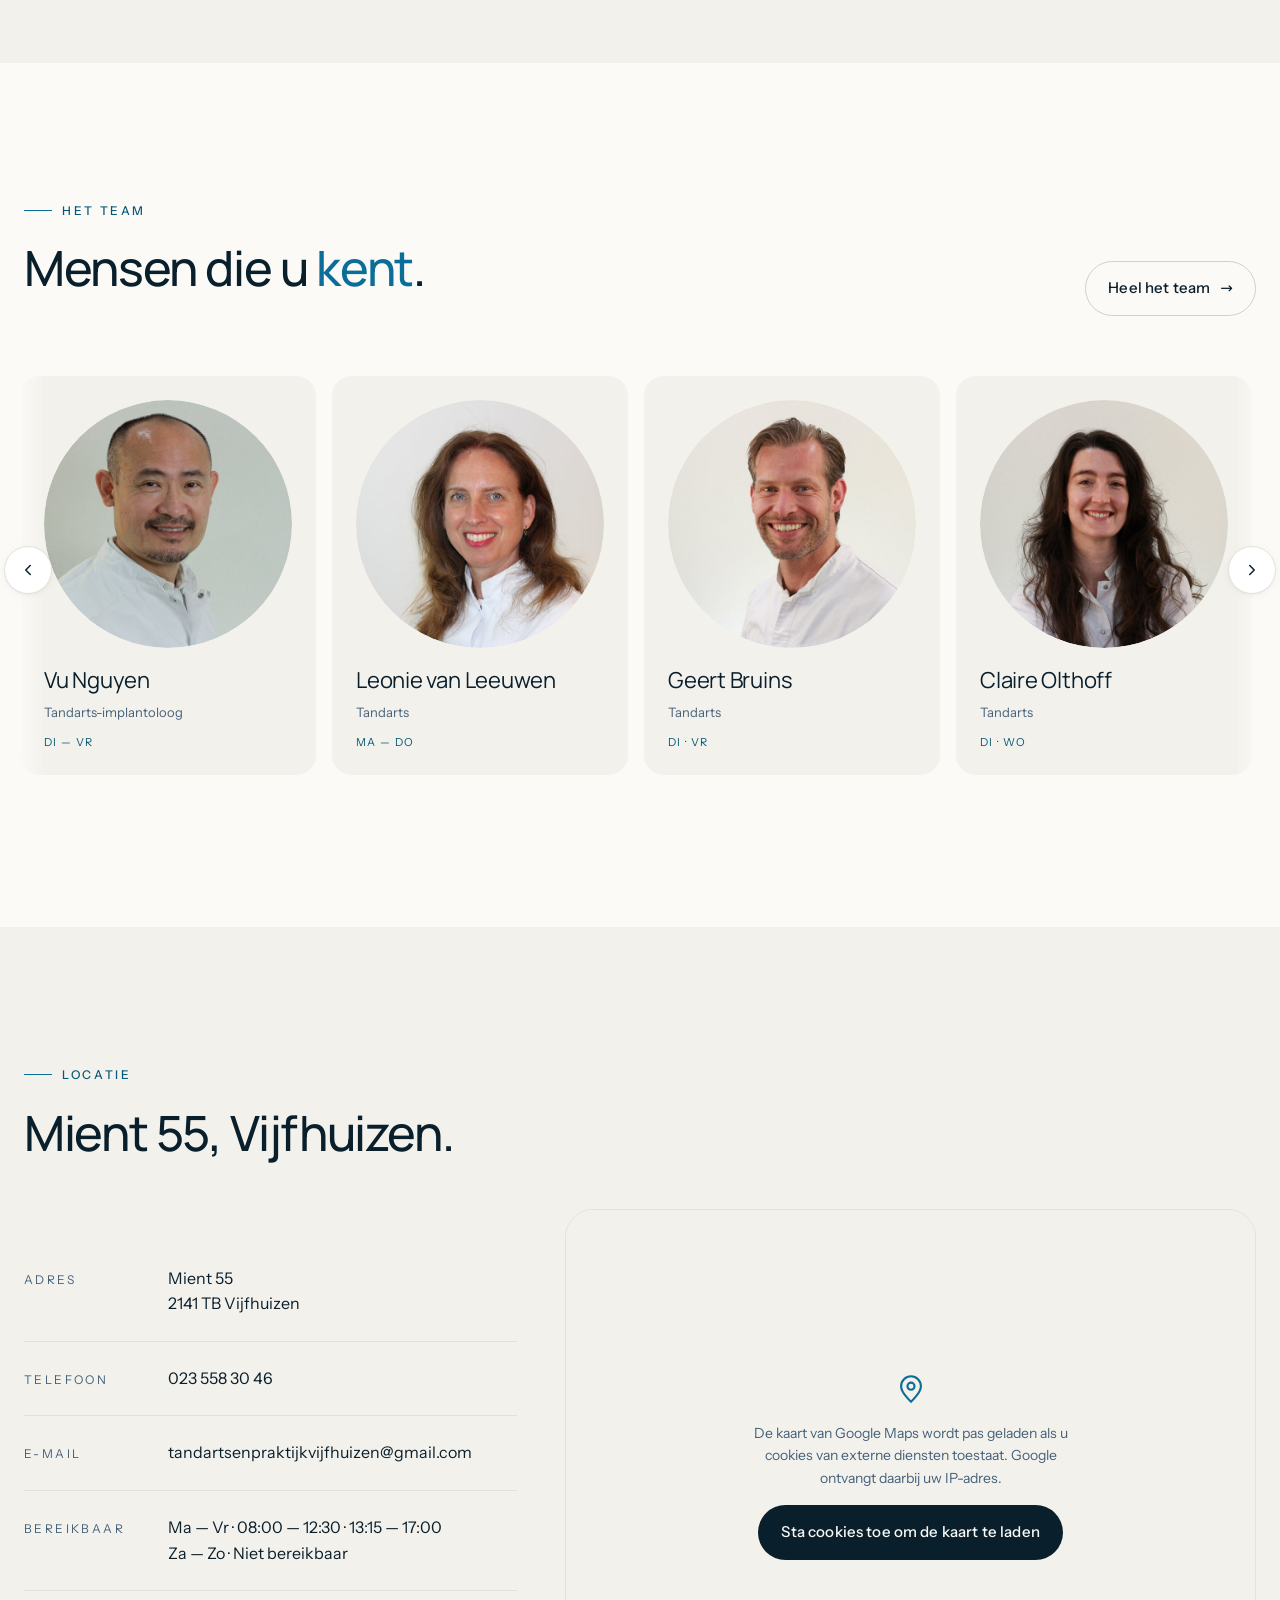
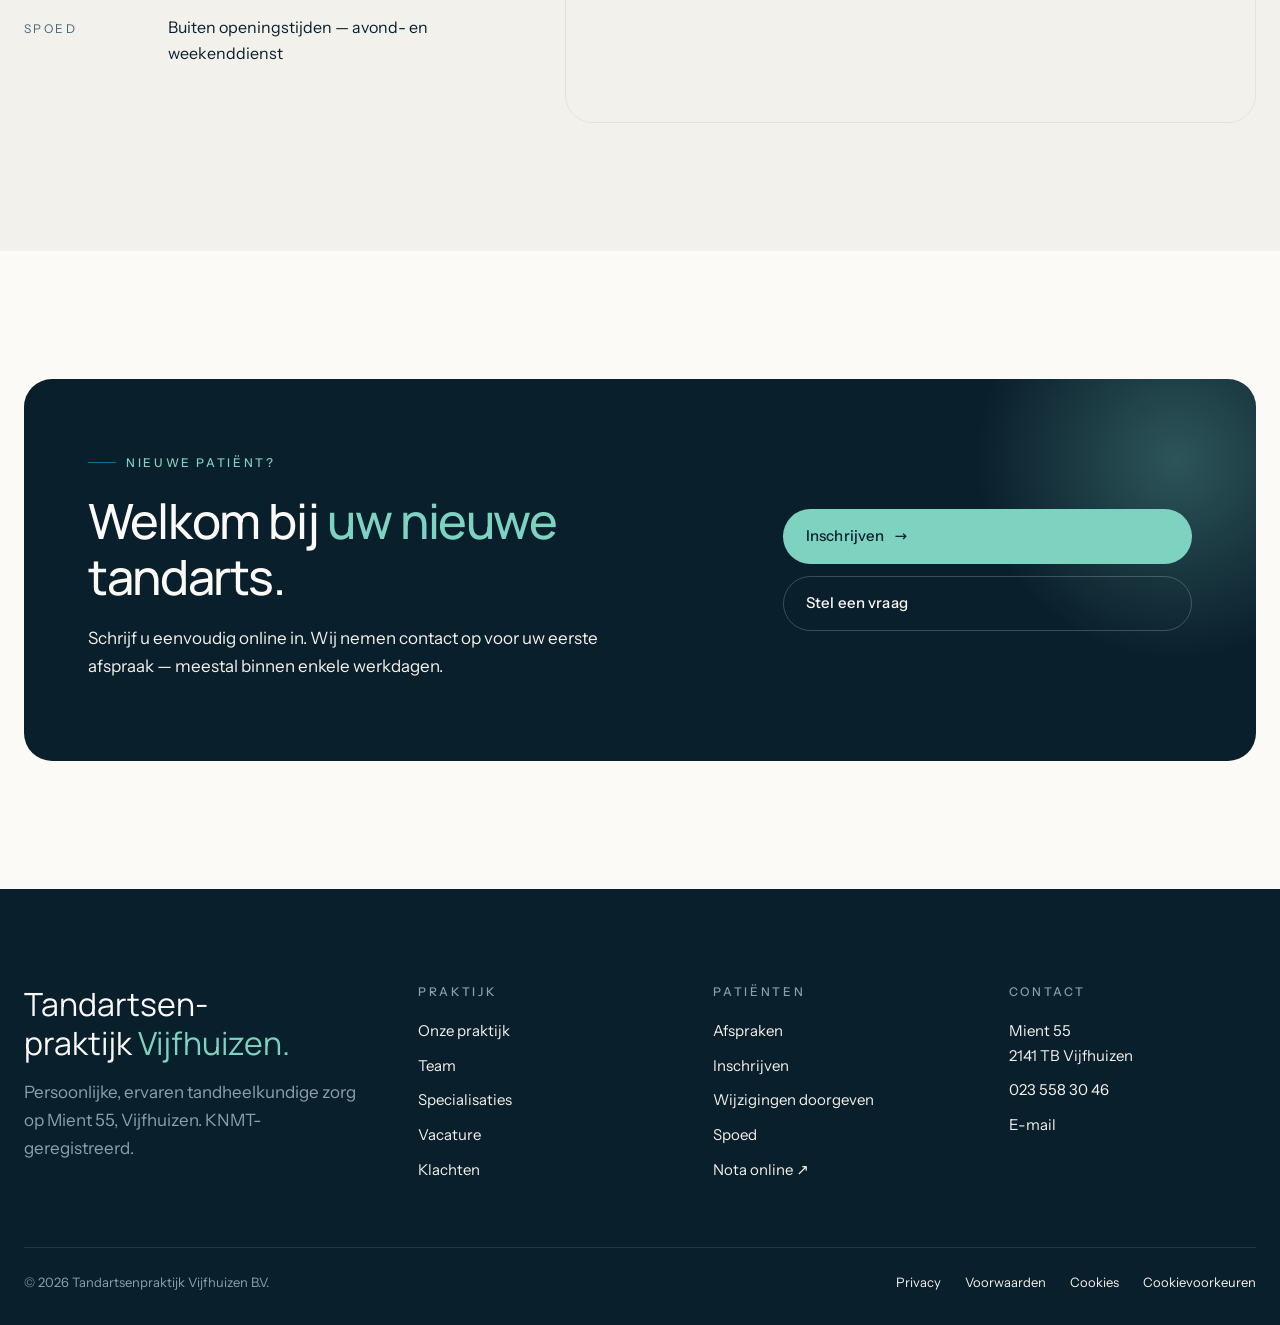
==== commit 80b40275: "Hero: 'Welkom bij' naar rechtsboven, praktijknaam als brede titel eronder Co-Authored-By: Claude Opu" ====
--- a/index.html
+++ b/index.html
@@ -93,7 +93,7 @@
         <div>
           <span class="eyebrow">Tandartsenpraktijk Vijfhuizen</span>
           <h1>
-            <span class="line"><span>Welkom bij</span></span>
+            <span class="line line-intro"><span>Welkom bij</span></span>
             <span class="line"><span>Tandartsenpraktijk</span></span>
             <span class="line"><span><em>Vijfhuizen.</em></span></span>
           </h1>
--- a/assets/css/pages.css
+++ b/assets/css/pages.css
@@ -18,8 +18,10 @@
   letter-spacing: -.04em;
   margin-bottom: 24px;
   color: var(--primary-700);
+  display: flex; flex-direction: column;
 }
 .hero h1 .line { display: block; overflow: hidden; }
+.hero h1 .line-intro { align-self: flex-end; margin-bottom: 6px; }
 .hero h1 .line span { display: inline-block; }
 .hero h1 em { color: var(--primary-700); font-feature-settings: "ss01"; }
 .hero-sub { max-width: 36ch; font-size: 18px; color: var(--ink-500); margin-bottom: 36px; }
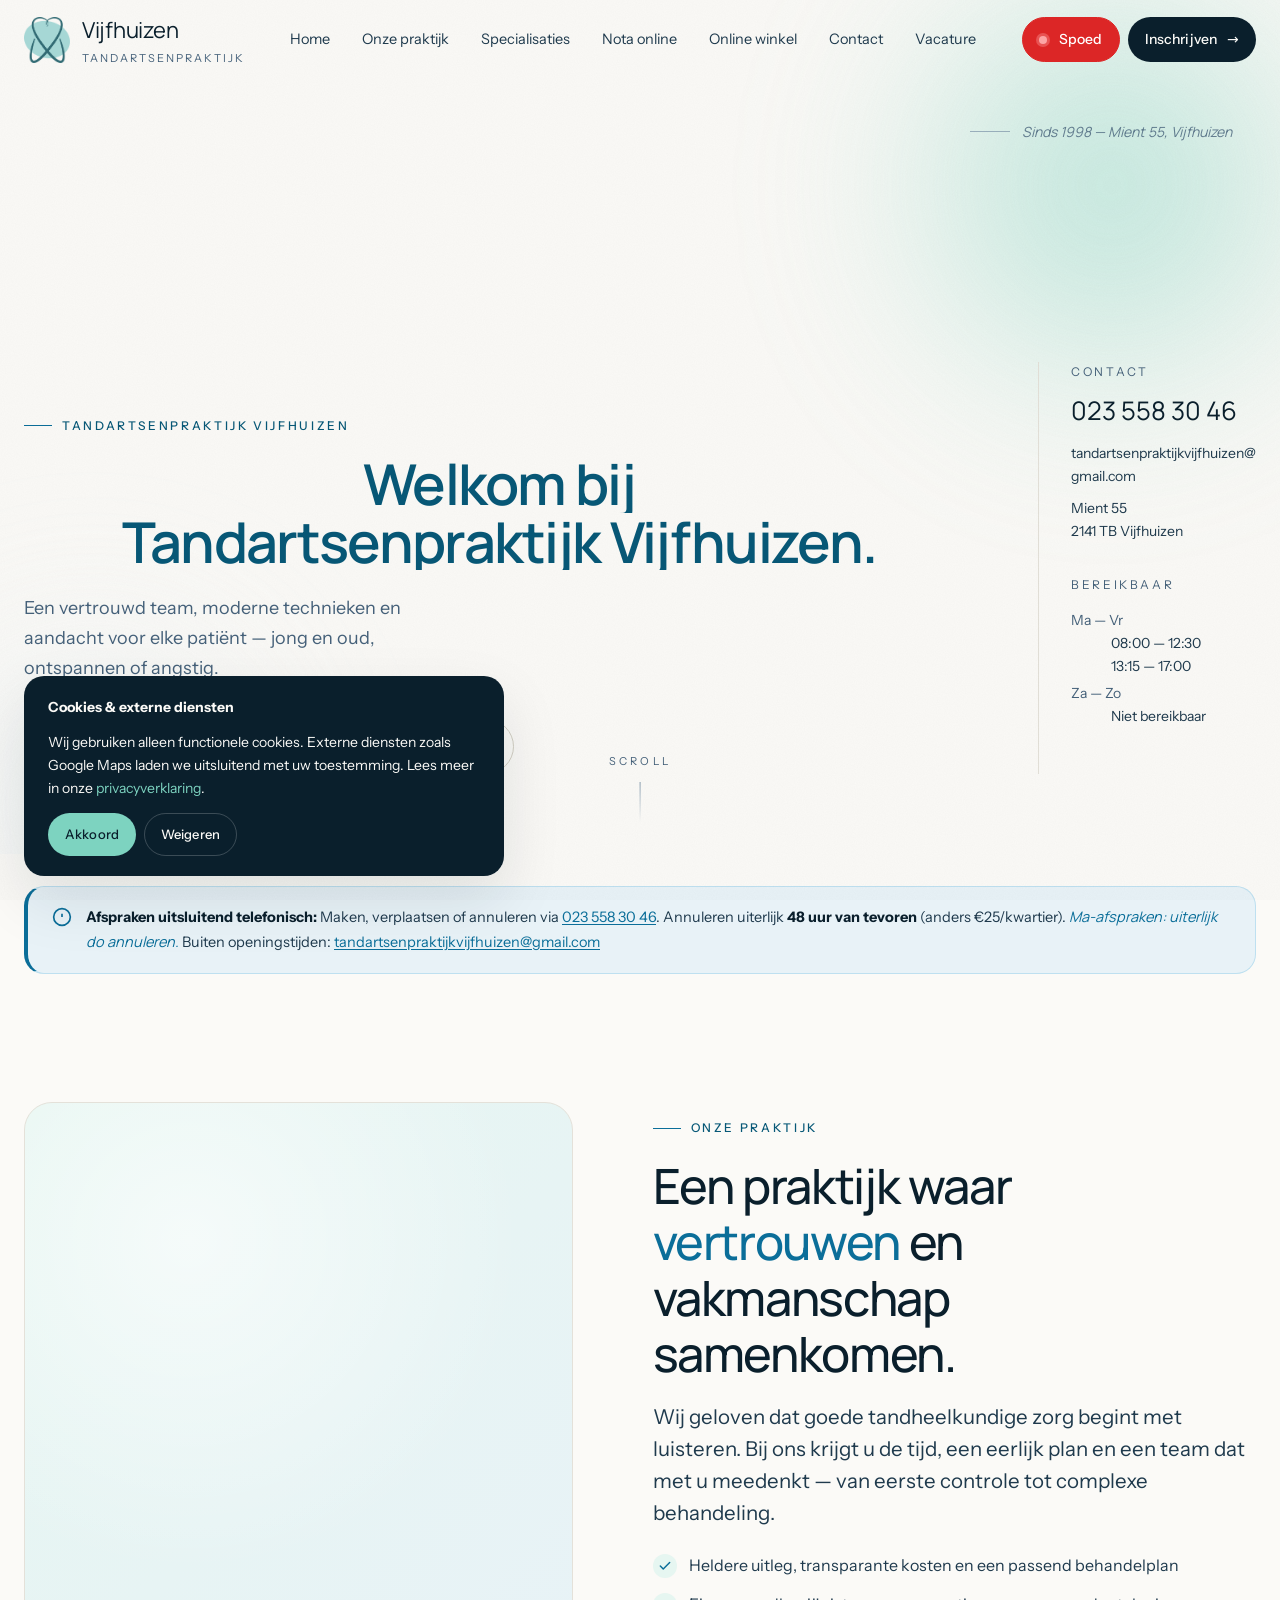
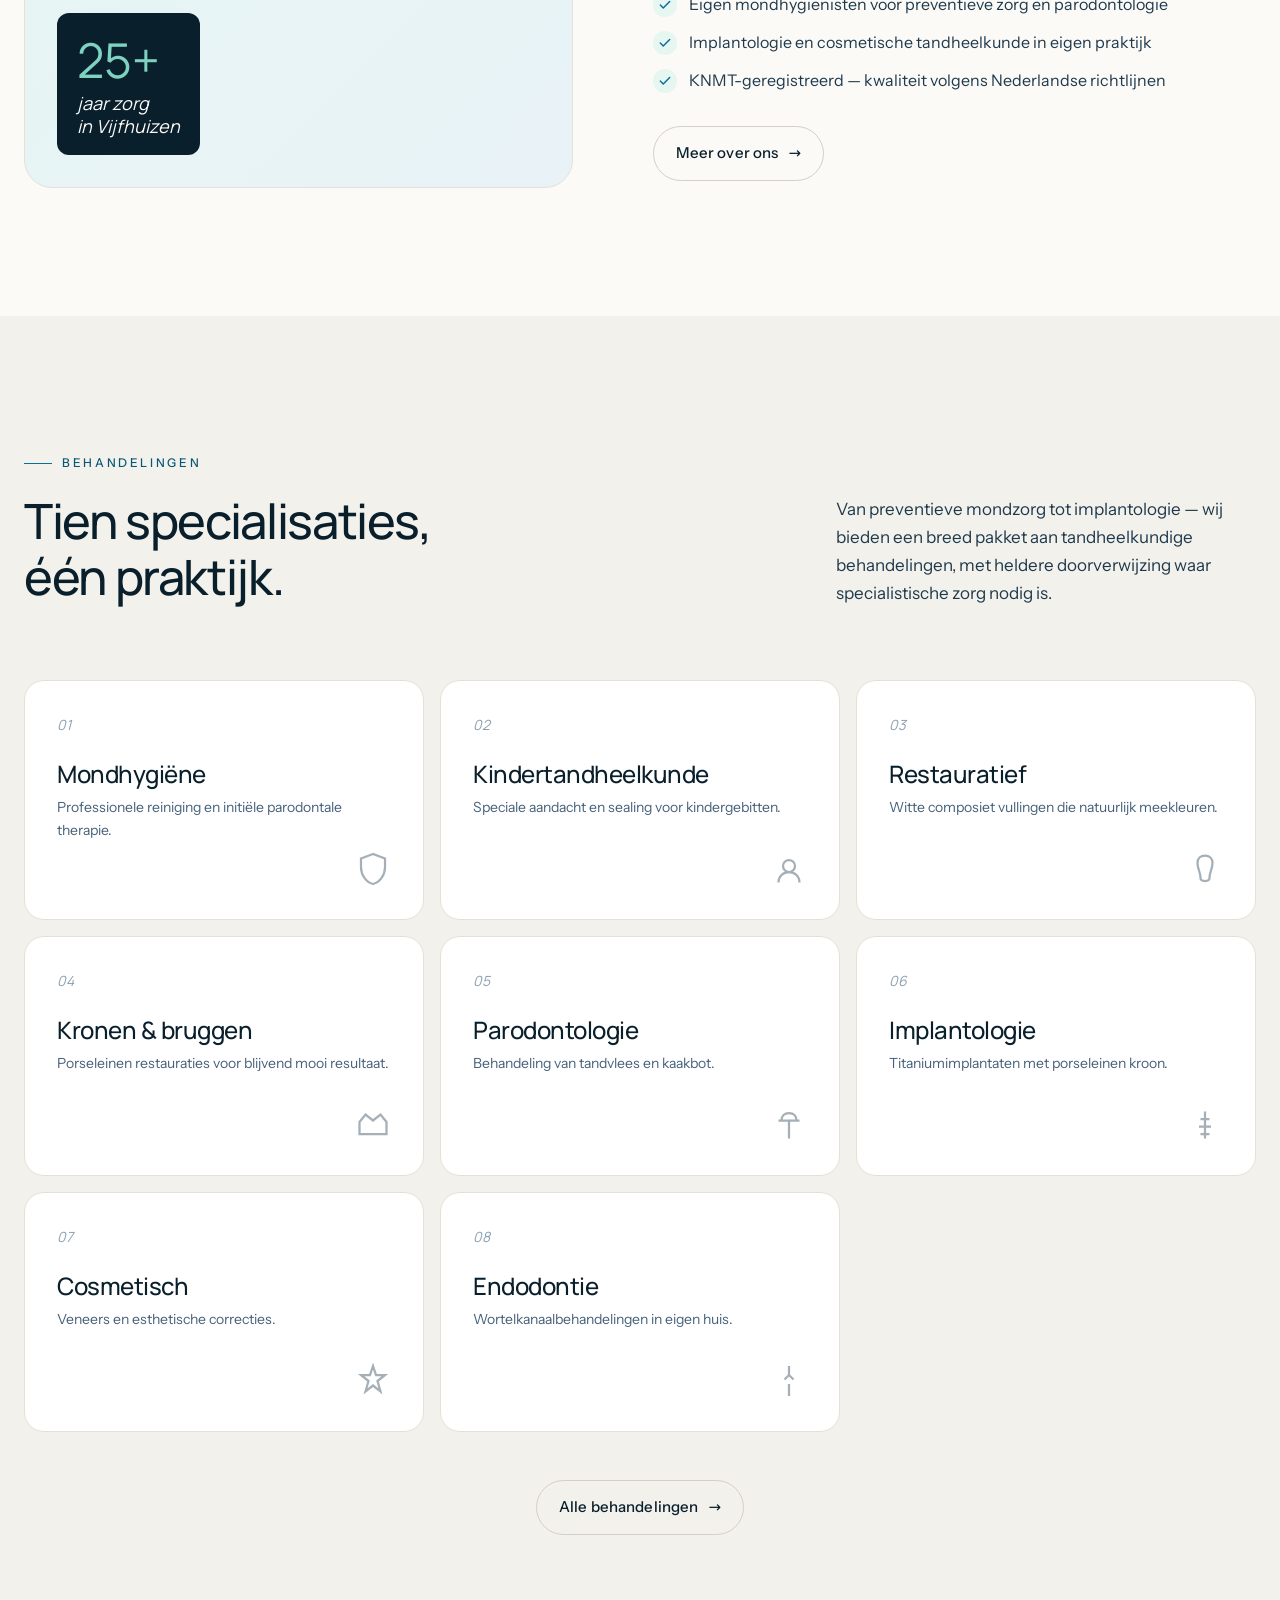
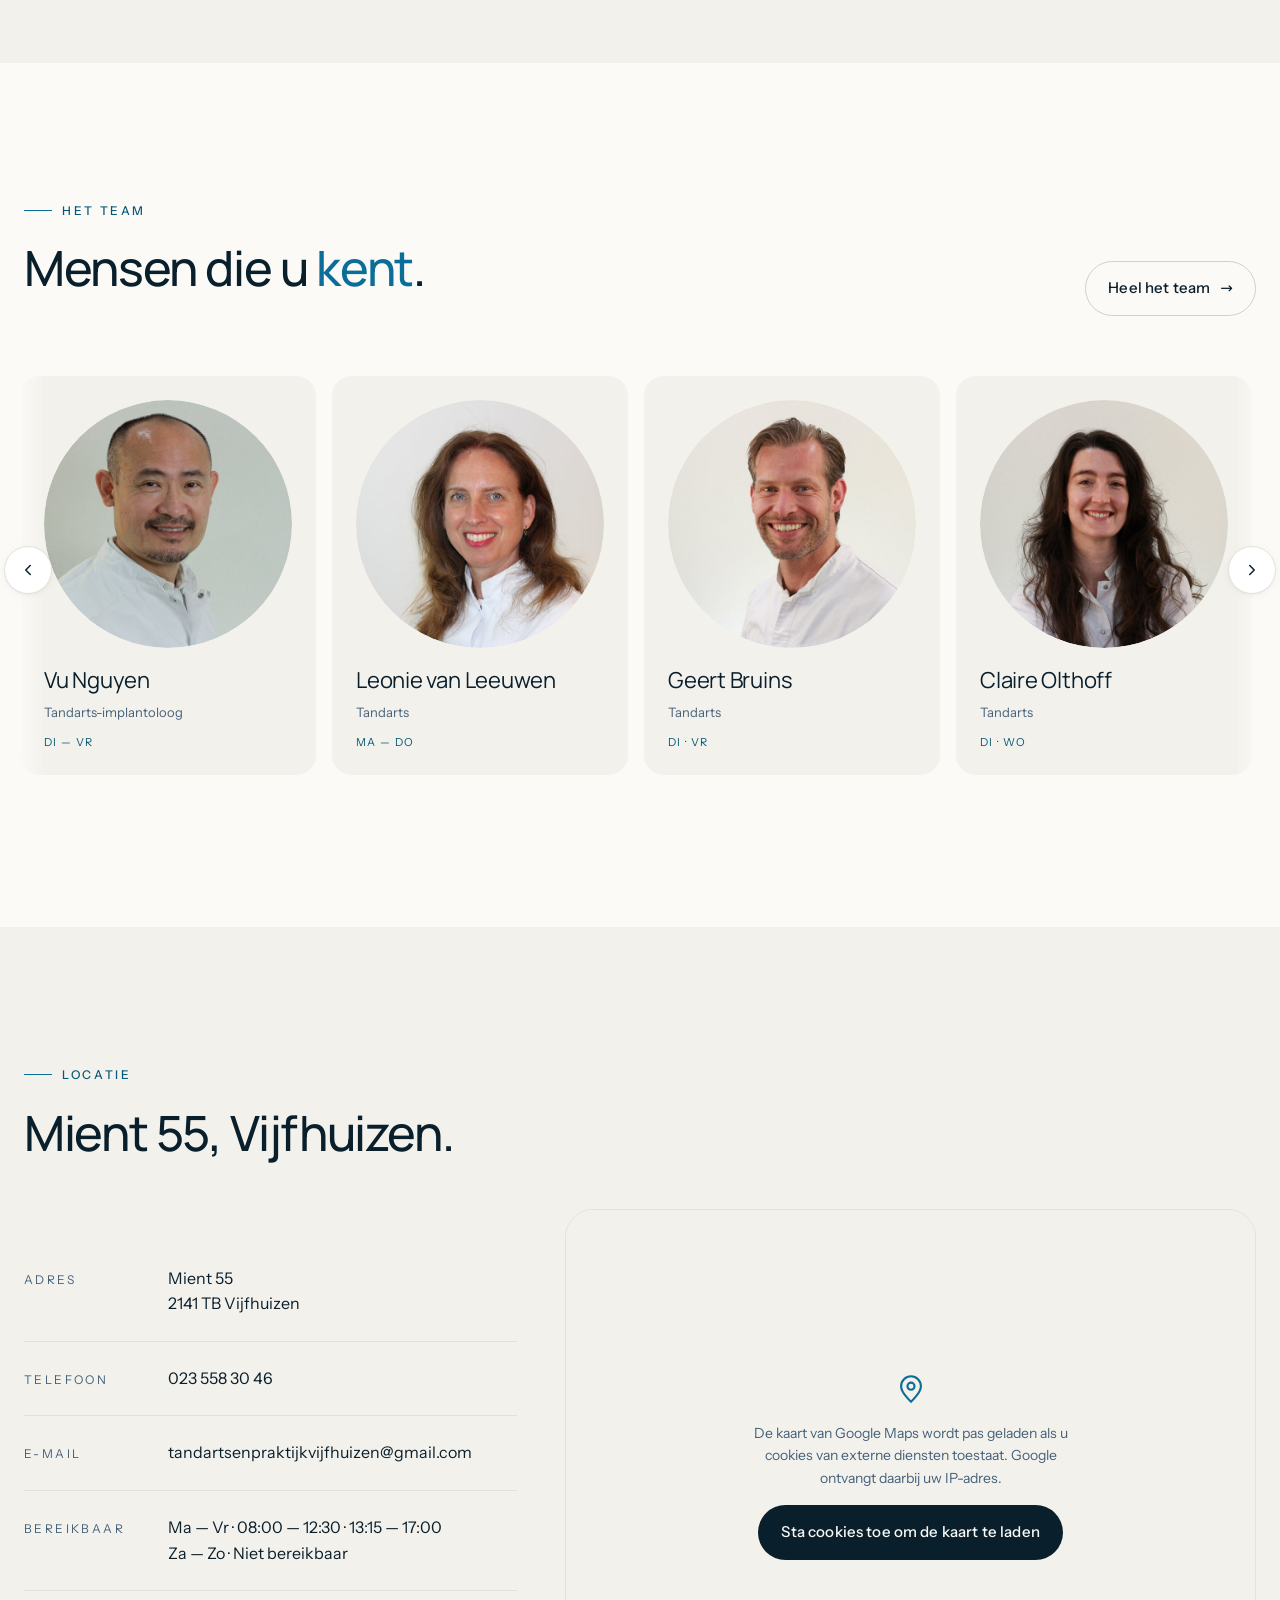
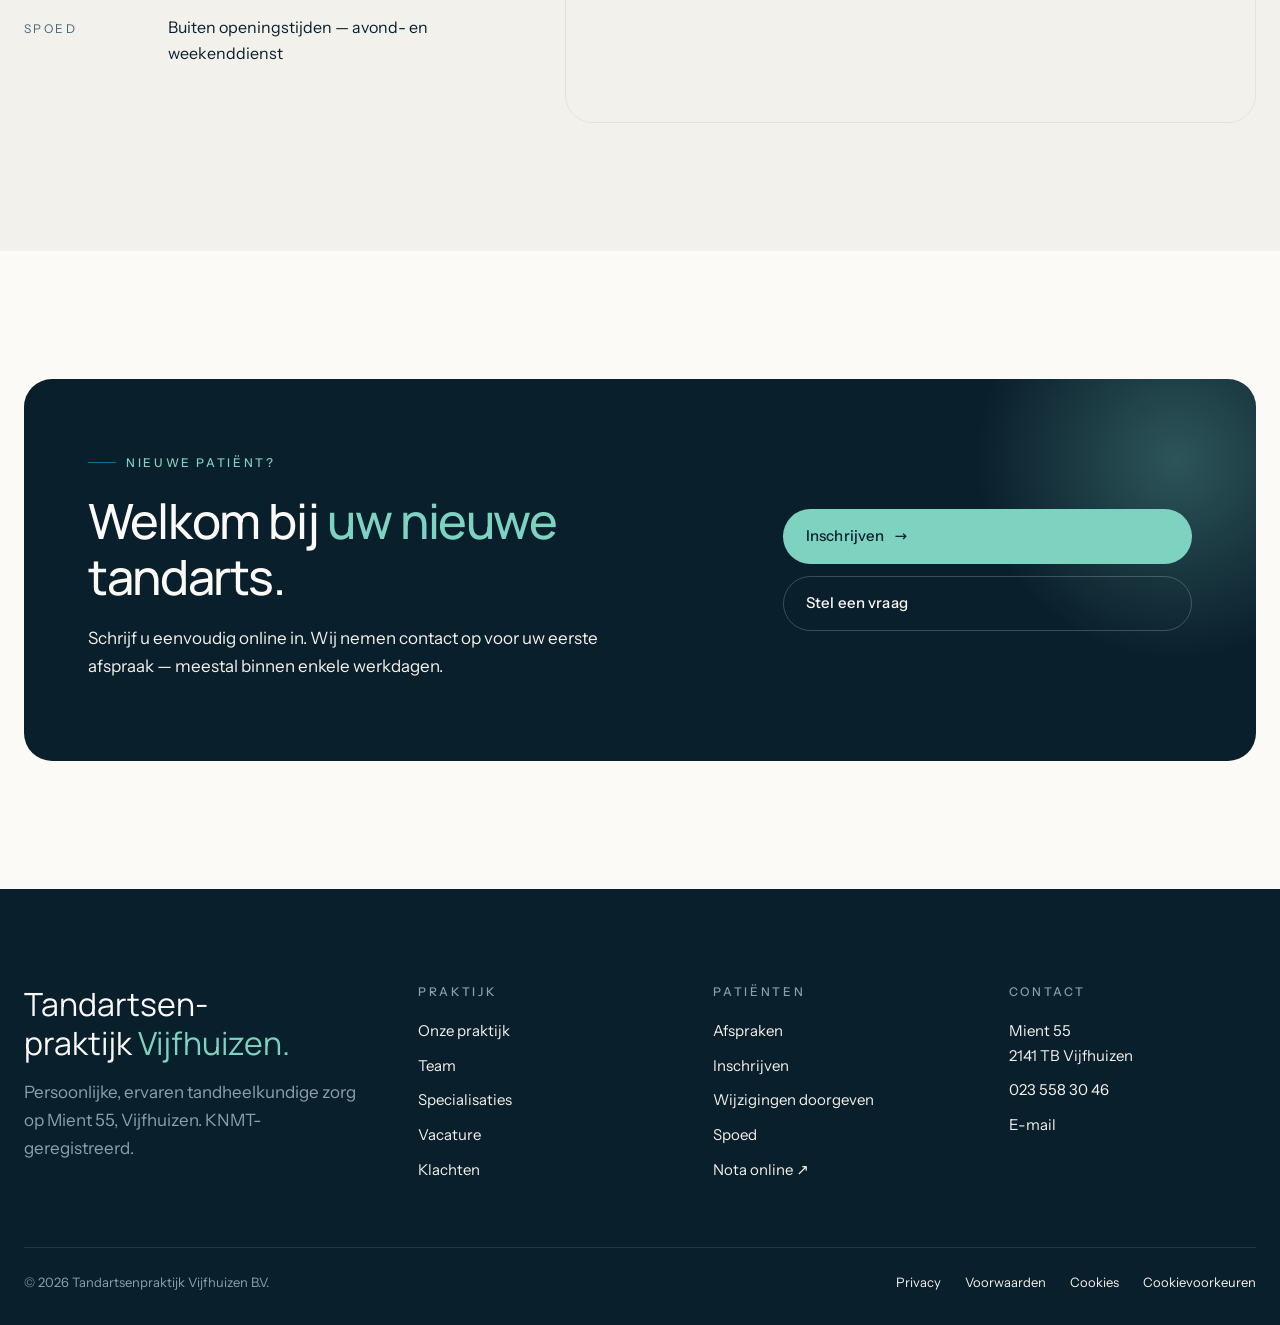
==== commit cabb48e8: "Hero: 'Welkom bij' gecentreerd, praktijknaam op een regel eronder Co-Authored-By: Claude Opus 4.8 <n" ====
--- a/index.html
+++ b/index.html
@@ -94,8 +94,7 @@
           <span class="eyebrow">Tandartsenpraktijk Vijfhuizen</span>
           <h1>
             <span class="line line-intro"><span>Welkom bij</span></span>
-            <span class="line"><span>Tandartsenpraktijk</span></span>
-            <span class="line"><span><em>Vijfhuizen.</em></span></span>
+            <span class="line line-name"><span>Tandartsenpraktijk <em>Vijfhuizen.</em></span></span>
           </h1>
           <p class="hero-sub">Een vertrouwd team, moderne technieken en aandacht voor elke patiënt — jong en oud, ontspannen of angstig.</p>
           <div class="hero-cta">
--- a/assets/css/pages.css
+++ b/assets/css/pages.css
@@ -13,15 +13,15 @@
   min-height: 70vh;
 }
 .hero h1 {
-  font-size: clamp(40px, 5.5vw, 72px);
-  line-height: .98;
-  letter-spacing: -.04em;
+  font-size: clamp(34px, 4.4vw, 58px);
+  line-height: 1.02;
+  letter-spacing: -.03em;
   margin-bottom: 24px;
   color: var(--primary-700);
-  display: flex; flex-direction: column;
+  text-align: center;
 }
 .hero h1 .line { display: block; overflow: hidden; }
-.hero h1 .line-intro { align-self: flex-end; margin-bottom: 6px; }
+.hero h1 .line-name { white-space: nowrap; }
 .hero h1 .line span { display: inline-block; }
 .hero h1 em { color: var(--primary-700); font-feature-settings: "ss01"; }
 .hero-sub { max-width: 36ch; font-size: 18px; color: var(--ink-500); margin-bottom: 36px; }
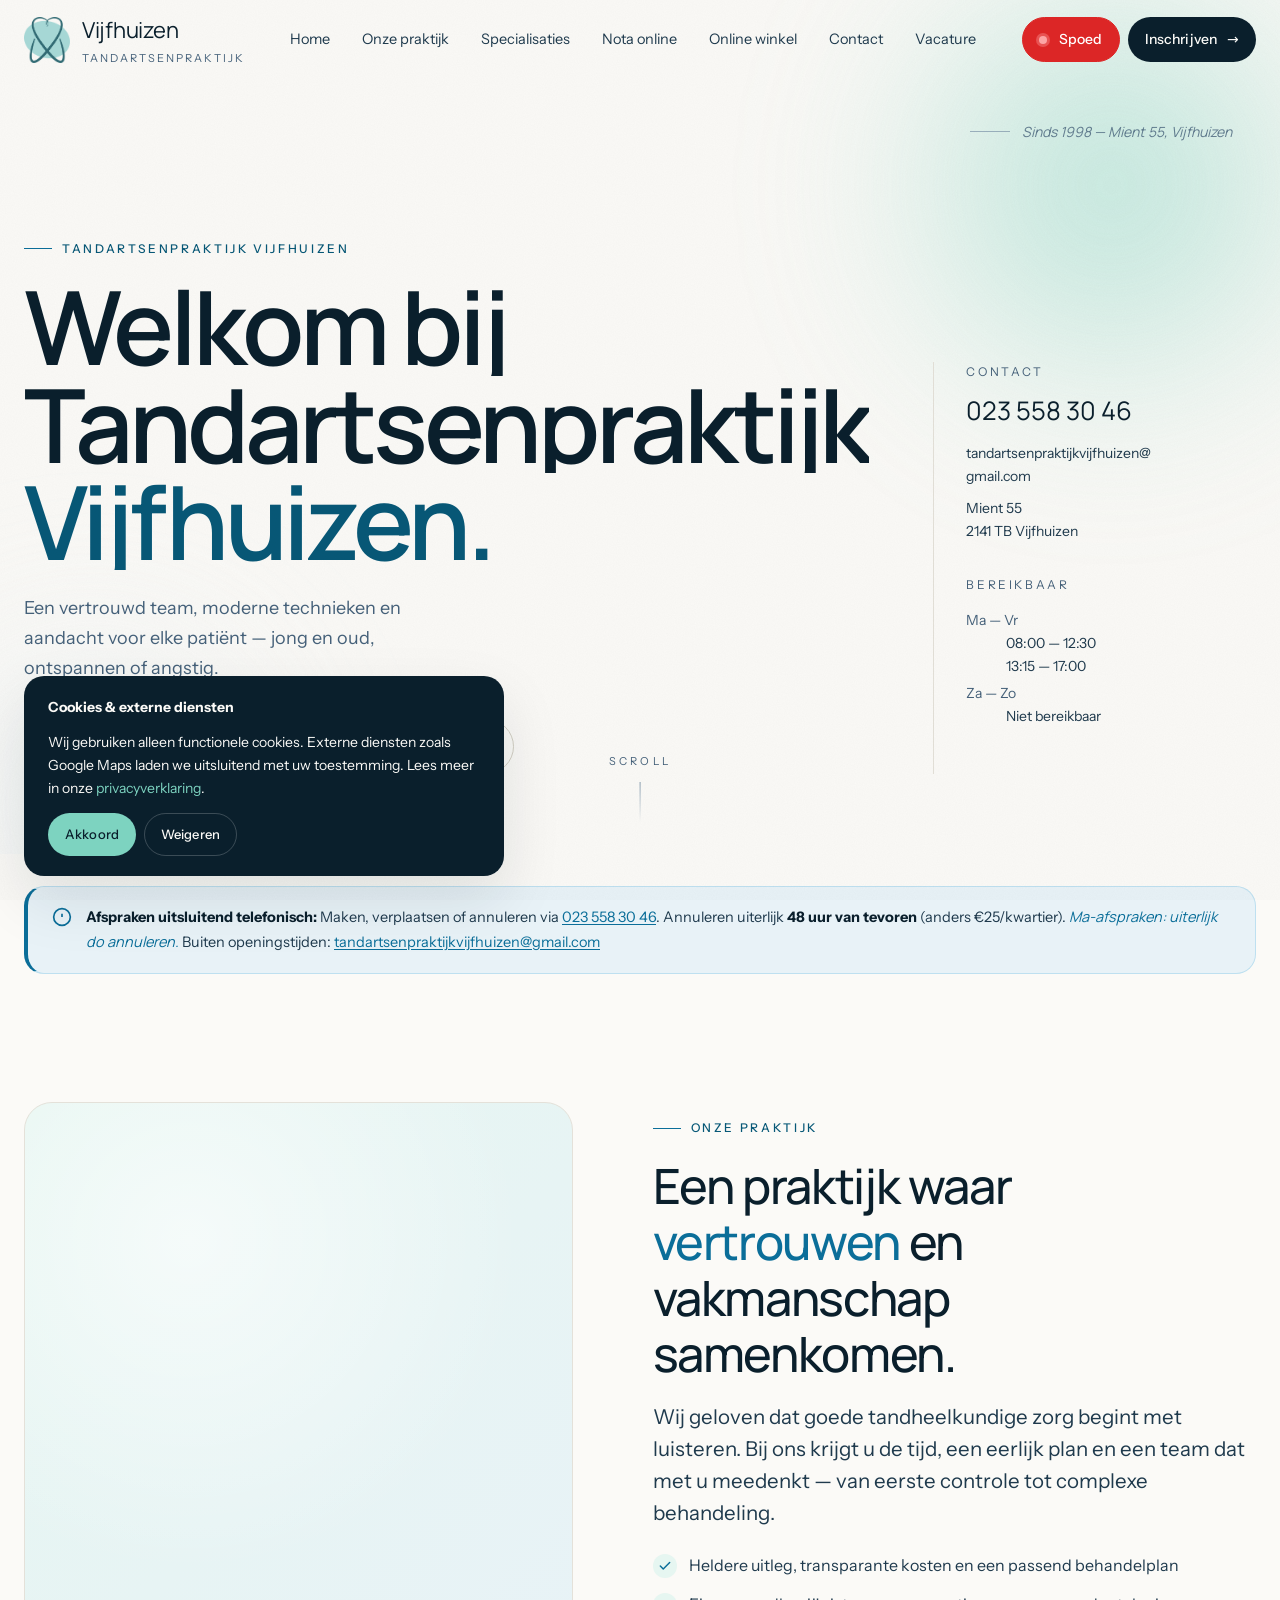
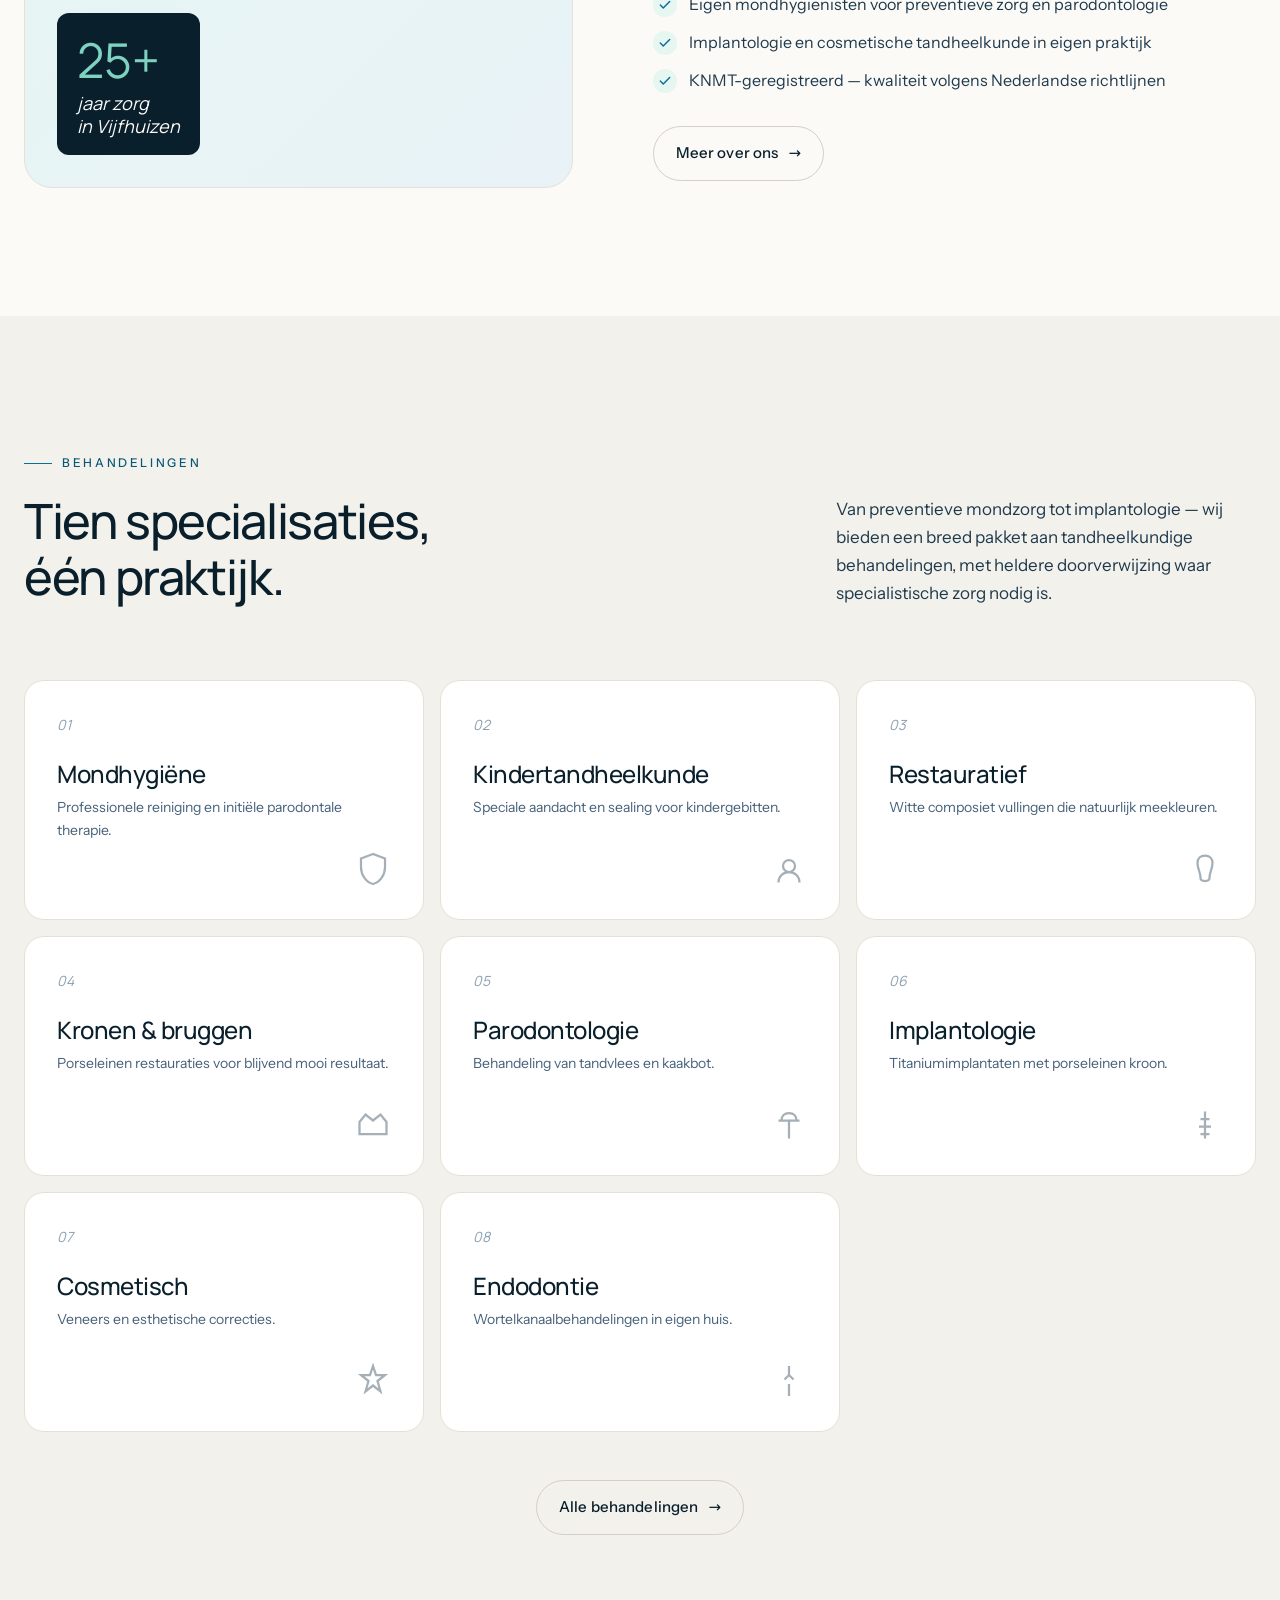
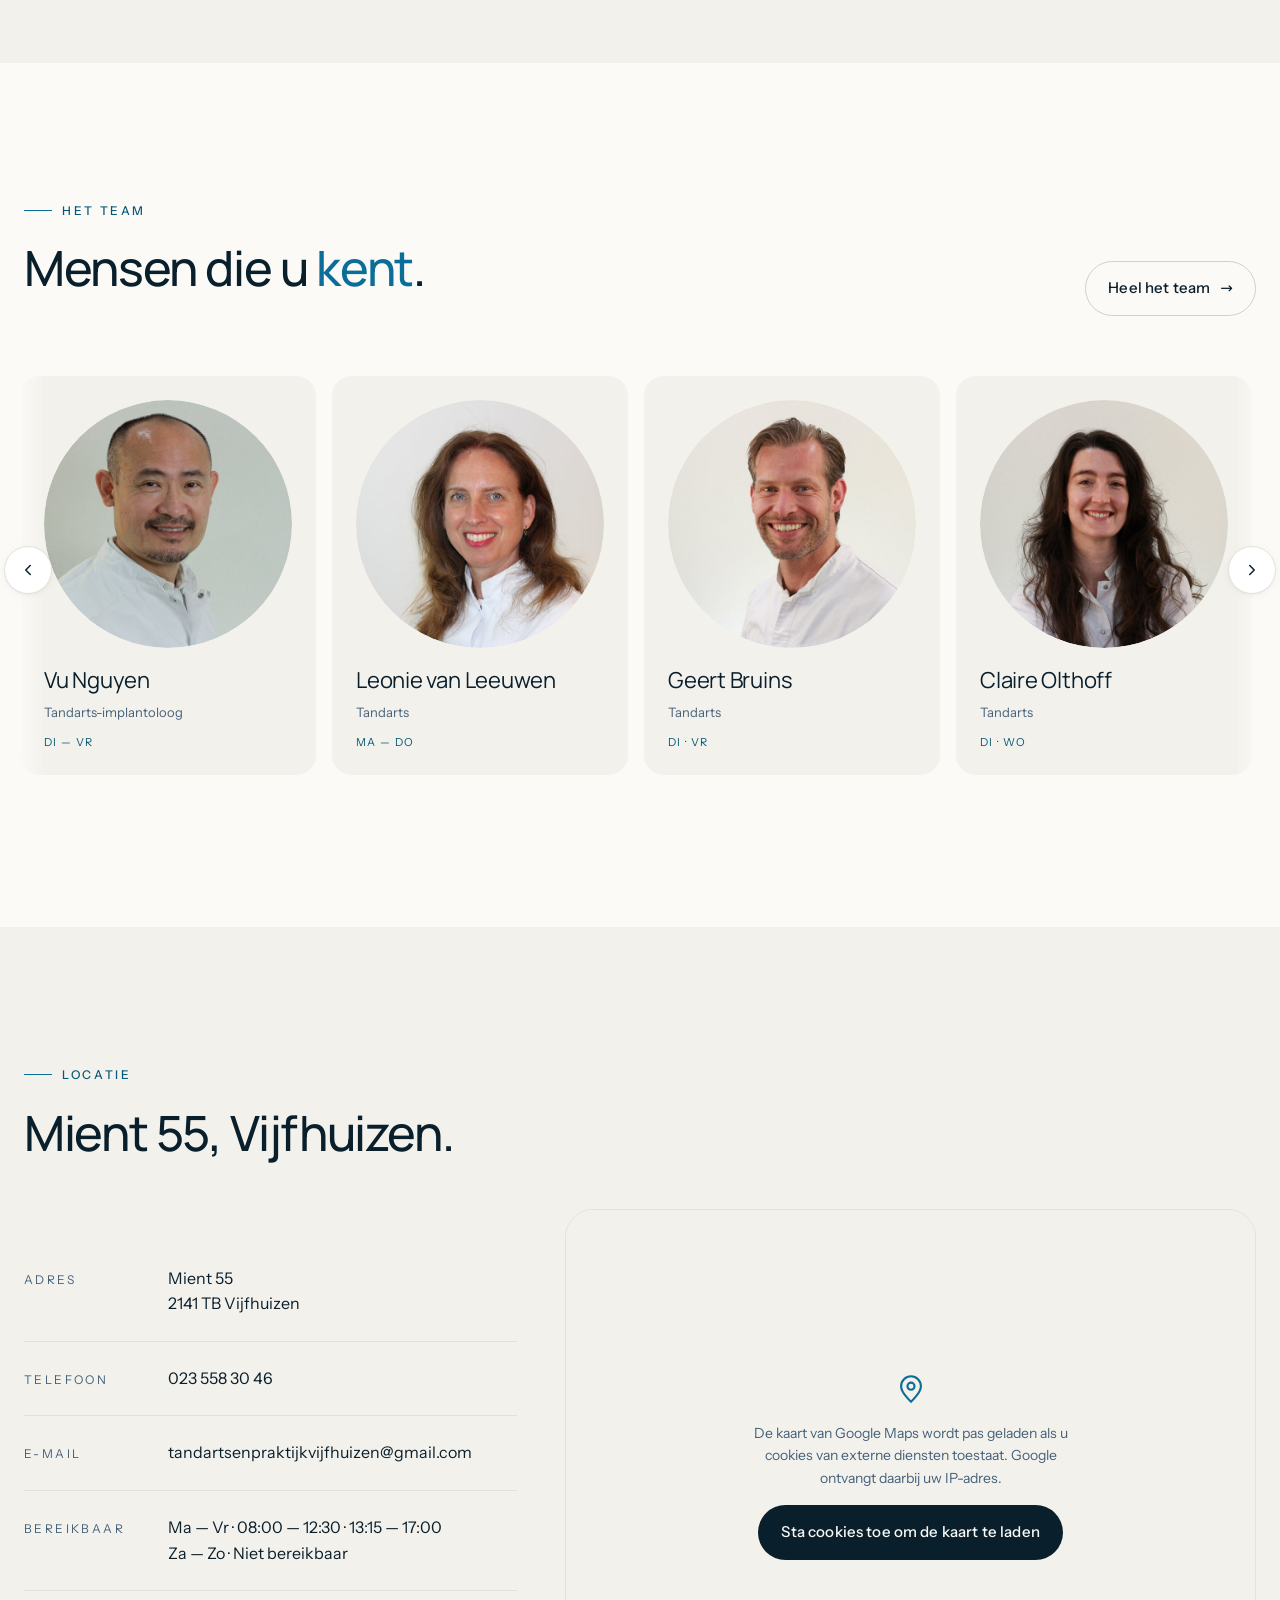
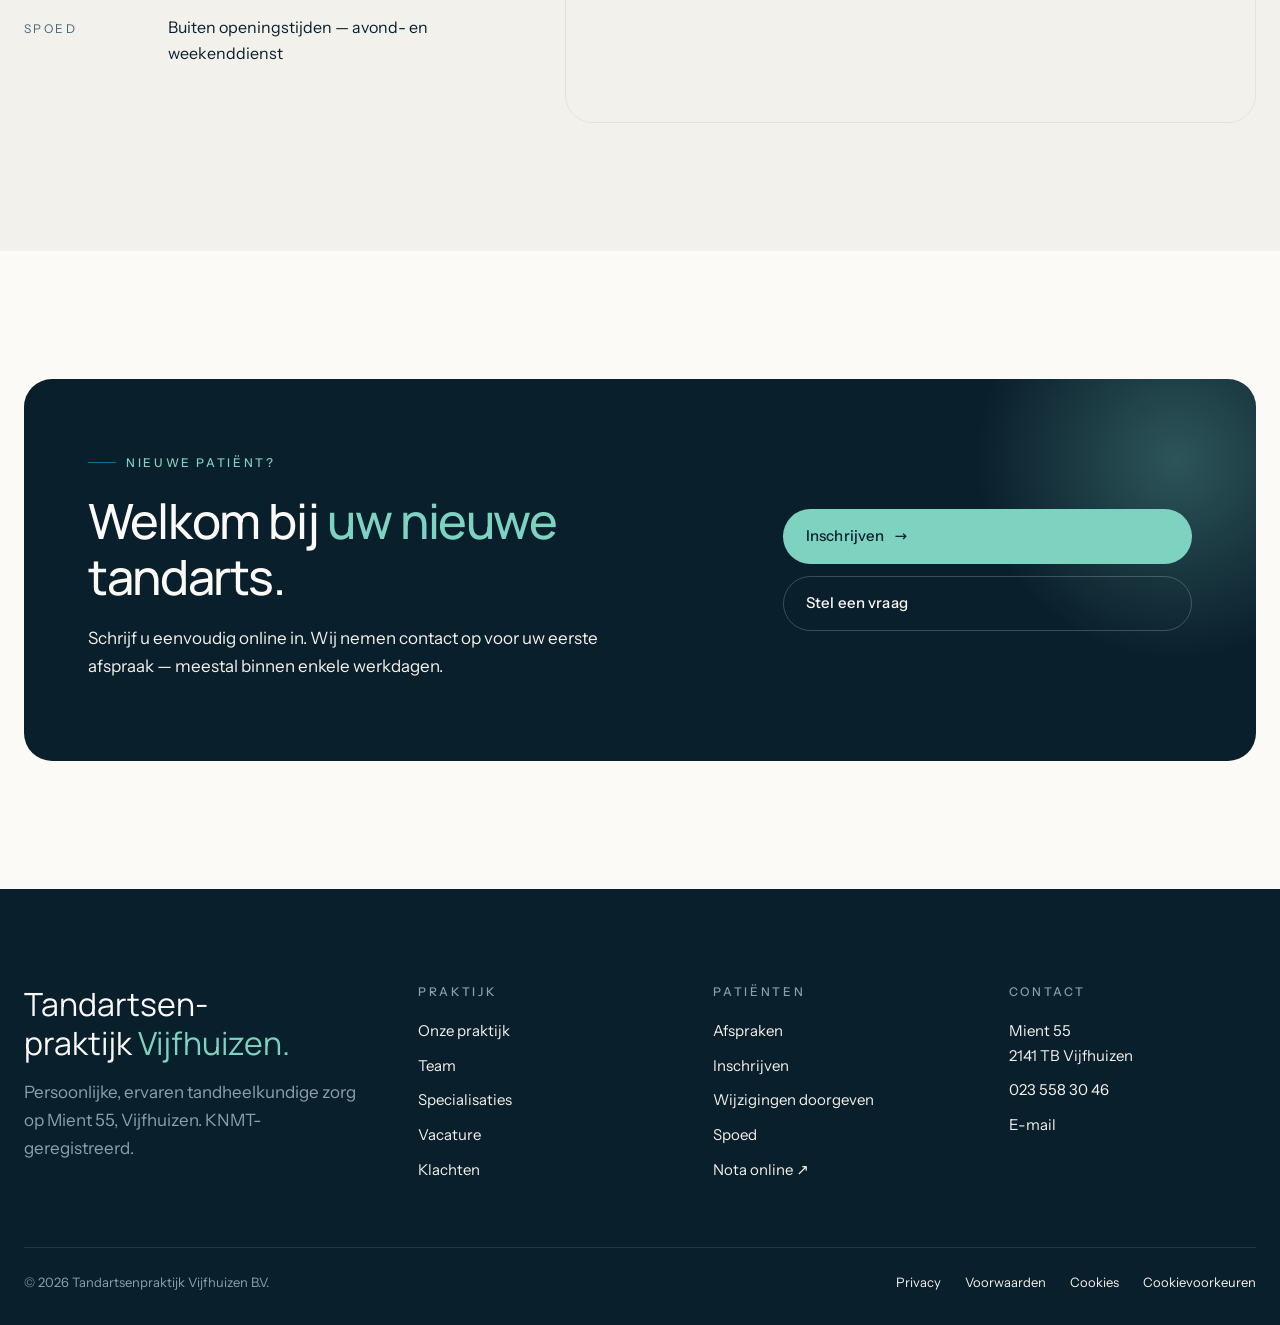
==== commit adde7925: "Hero-titel teruggezet naar origineel (groot, donker met blauwe 'Vijfhuizen'), grid hersteld Co-Autho" ====
--- a/index.html
+++ b/index.html
@@ -93,8 +93,9 @@
         <div>
           <span class="eyebrow">Tandartsenpraktijk Vijfhuizen</span>
           <h1>
-            <span class="line line-intro"><span>Welkom bij</span></span>
-            <span class="line line-name"><span>Tandartsenpraktijk <em>Vijfhuizen.</em></span></span>
+            <span class="line"><span>Welkom bij</span></span>
+            <span class="line"><span>Tandartsenpraktijk</span></span>
+            <span class="line"><span><em>Vijfhuizen.</em></span></span>
           </h1>
           <p class="hero-sub">Een vertrouwd team, moderne technieken en aandacht voor elke patiënt — jong en oud, ontspannen of angstig.</p>
           <div class="hero-cta">
--- a/assets/css/pages.css
+++ b/assets/css/pages.css
@@ -7,21 +7,18 @@
 }
 .hero-grid {
   display: grid;
-  grid-template-columns: minmax(0, 1.4fr) auto;
+  grid-template-columns: 1.4fr 1fr;
   gap: 64px;
   align-items: end;
   min-height: 70vh;
 }
 .hero h1 {
-  font-size: clamp(34px, 4.4vw, 58px);
-  line-height: 1.02;
-  letter-spacing: -.03em;
+  font-size: clamp(48px, 8vw, 120px);
+  line-height: .95;
+  letter-spacing: -.04em;
   margin-bottom: 24px;
-  color: var(--primary-700);
-  text-align: center;
 }
 .hero h1 .line { display: block; overflow: hidden; }
-.hero h1 .line-name { white-space: nowrap; }
 .hero h1 .line span { display: inline-block; }
 .hero h1 em { color: var(--primary-700); font-feature-settings: "ss01"; }
 .hero-sub { max-width: 36ch; font-size: 18px; color: var(--ink-500); margin-bottom: 36px; }
@@ -720,7 +717,7 @@
 /* Tablet (≤1024px) */
 @media (max-width: 1024px) {
   .hero-grid { gap: 40px; }
-  .hero h1 { font-size: clamp(36px, 6vw, 60px); }
+  .hero h1 { font-size: clamp(40px, 7vw, 84px); }
   .feature-2col { gap: 48px; }
   .stats { grid-template-columns: repeat(2, 1fr); }
   .location-info .row { grid-template-columns: 100px 1fr; gap: 16px; }
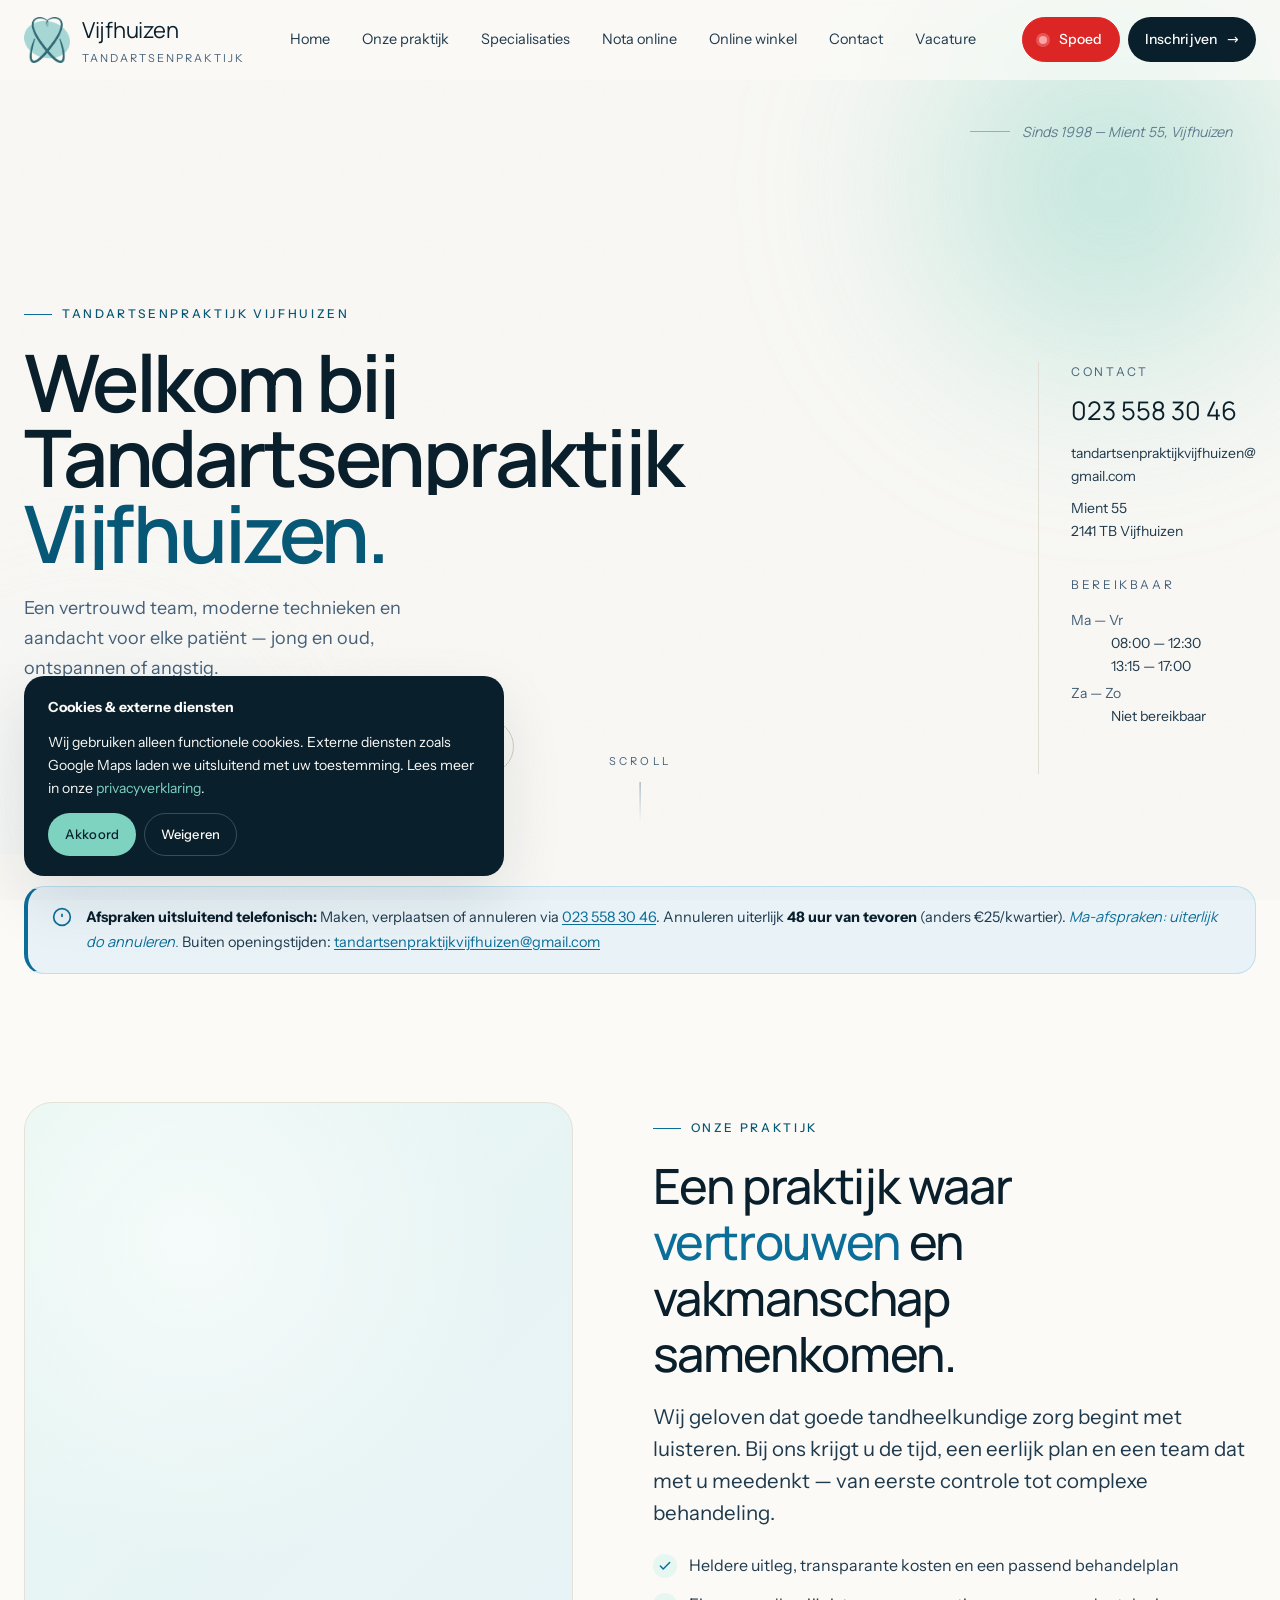
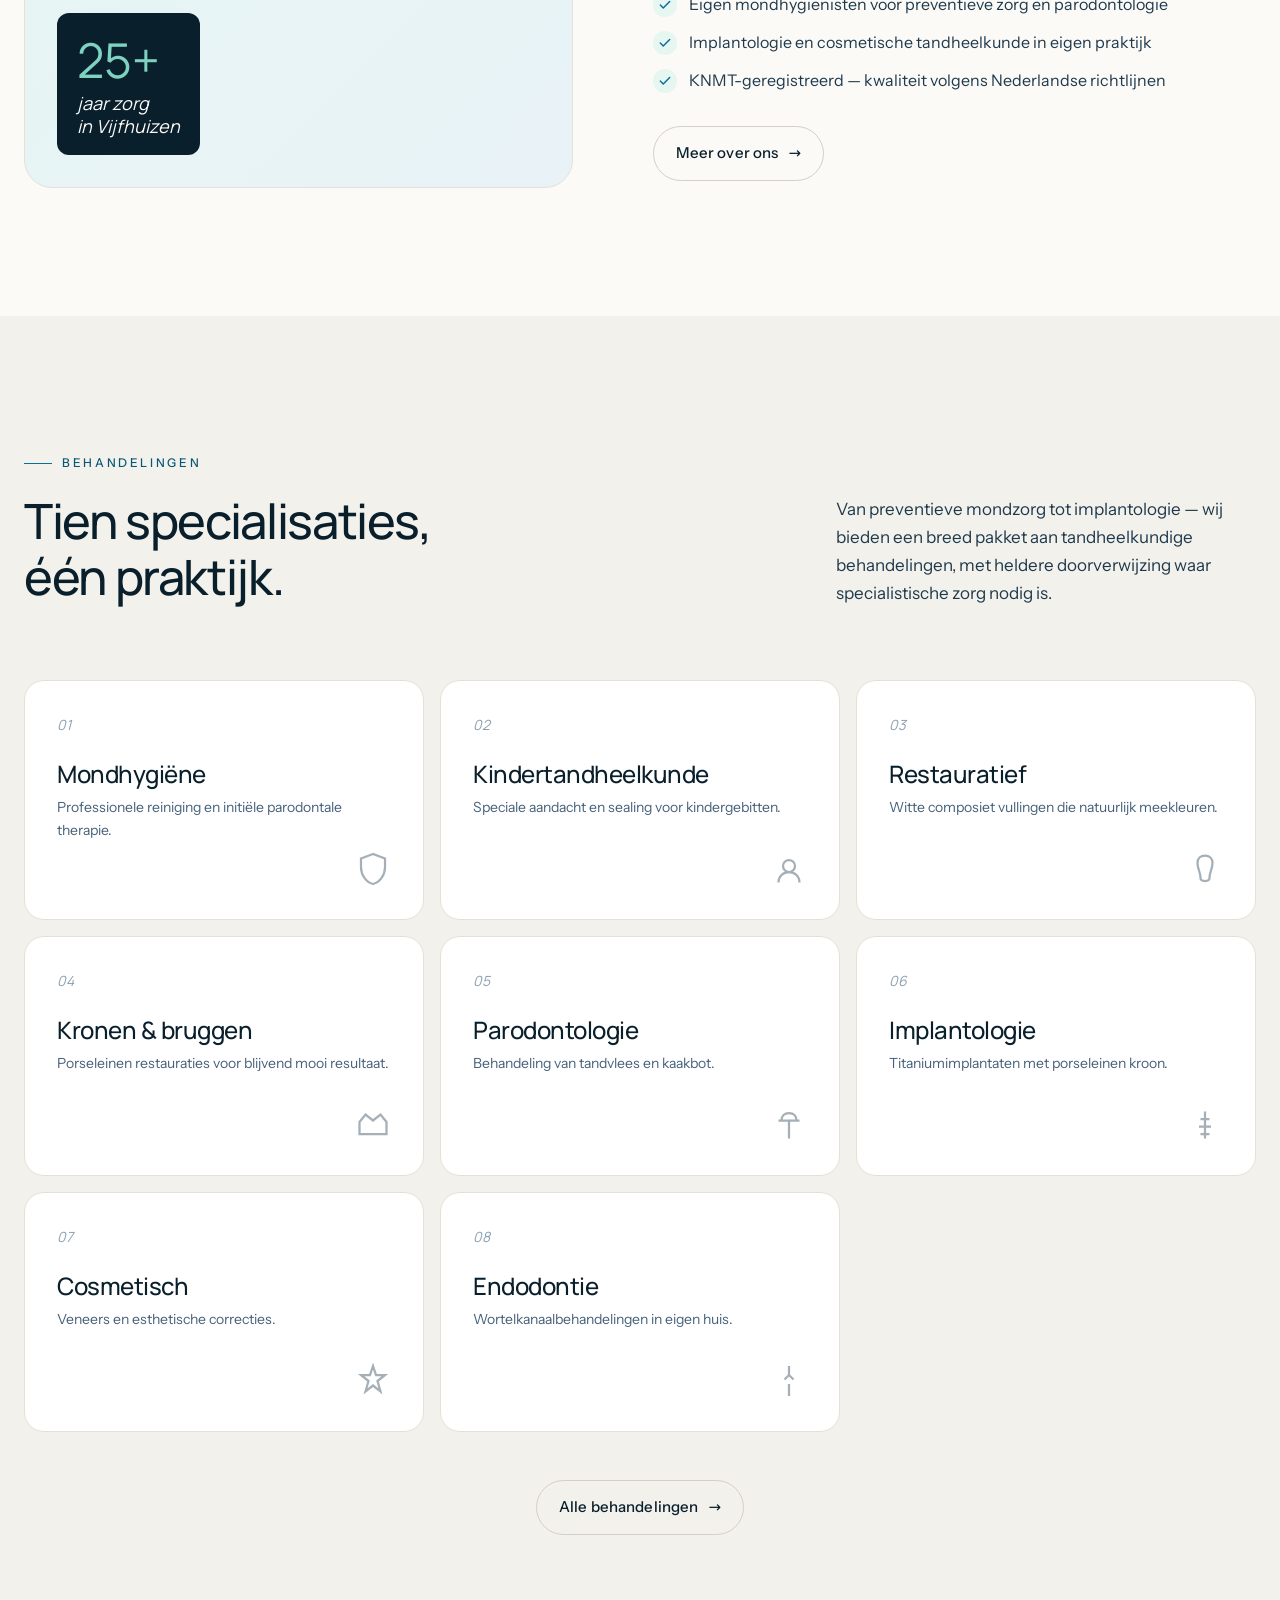
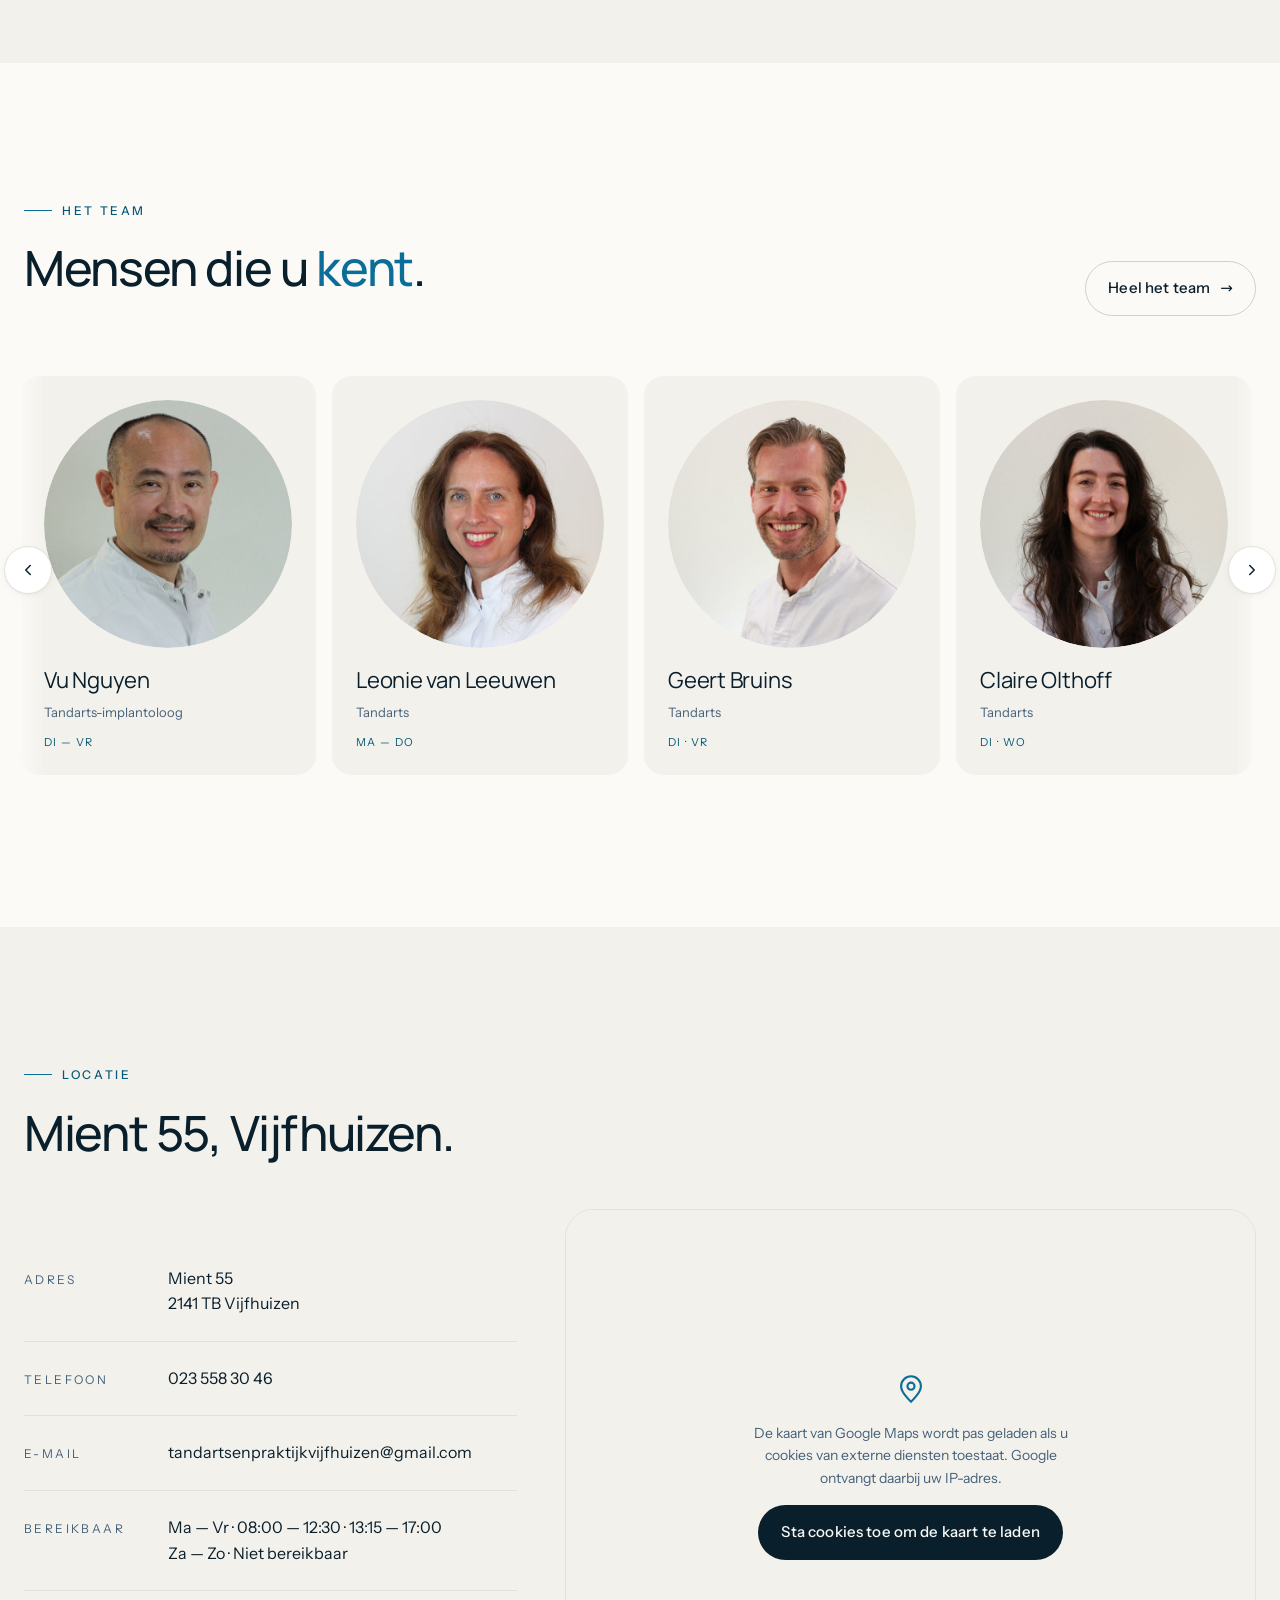
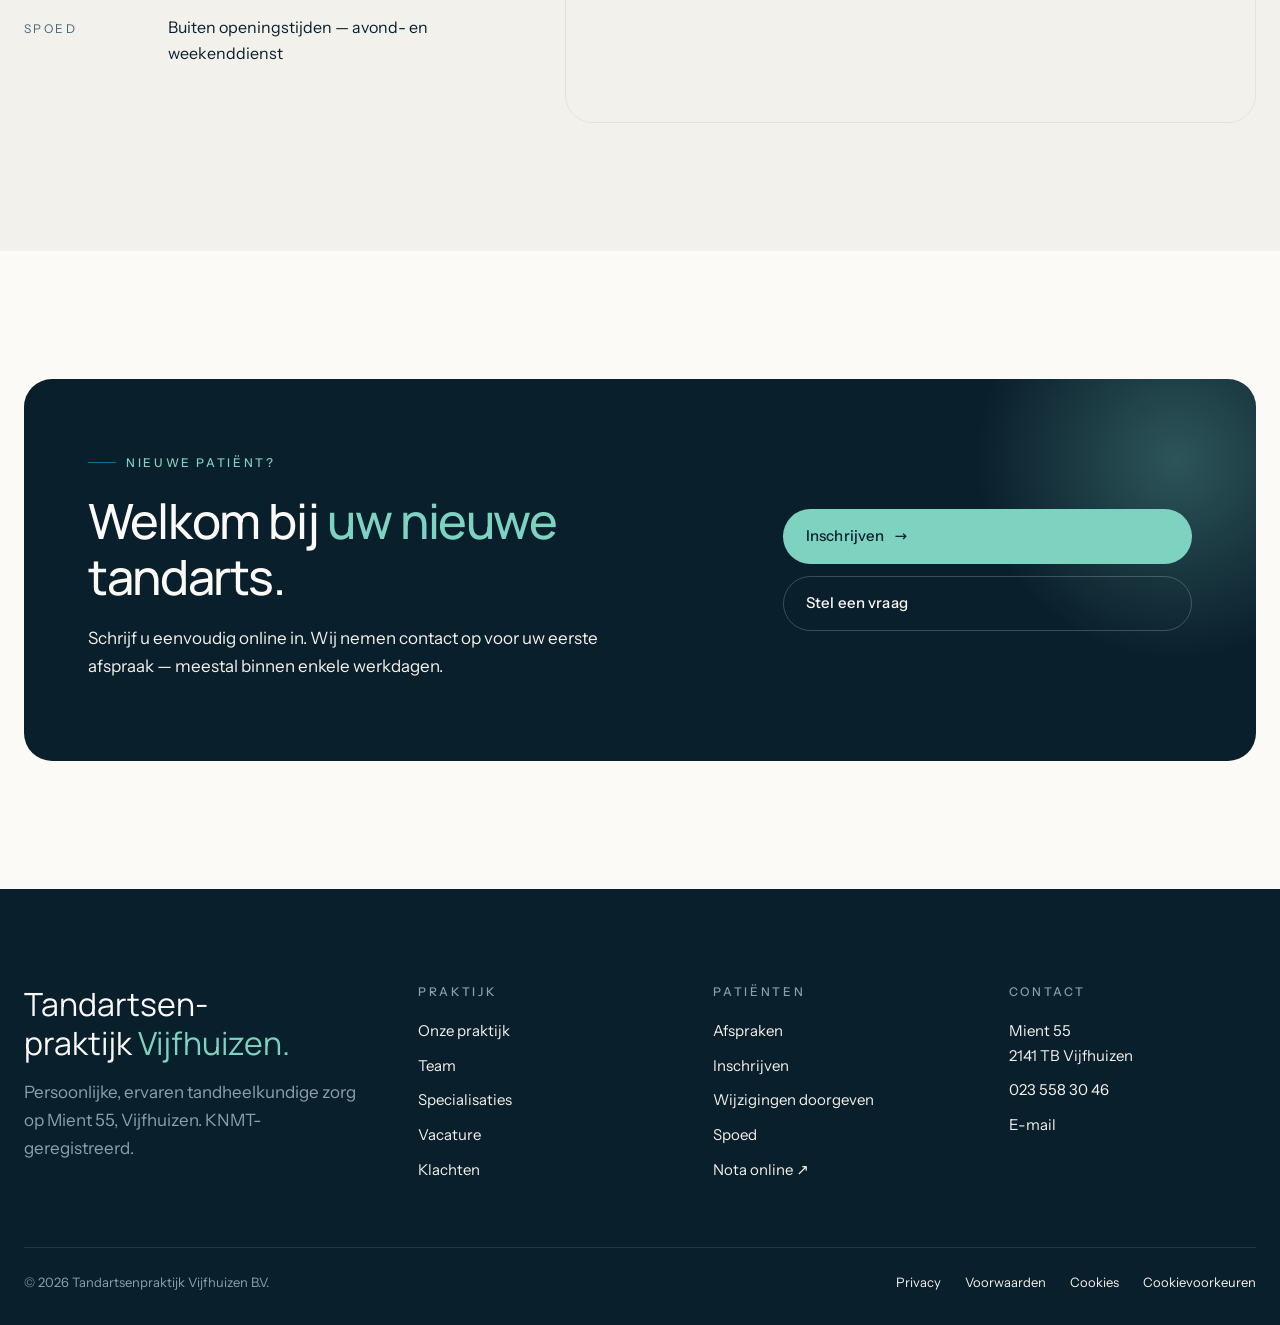
==== commit db4f2e67: "SEO: canonical + Open Graph + JSON-LD (Dentist) op alle paginas, sitemap.xml en robots.txt (domein t" ====
--- a/index.html
+++ b/index.html
@@ -6,14 +6,81 @@
 <link rel="icon" type="image/png" href="assets/img/favicon.png" />
 <title>Tandartsenpraktijk Vijfhuizen | Tandarts in Vijfhuizen</title>
 <meta name="description" content="Tandartsenpraktijk Vijfhuizen biedt persoonlijke, ervaren en moderne tandheelkundige zorg in Vijfhuizen. Van preventie tot implantologie." />
-<meta property="og:title" content="Tandartsenpraktijk Vijfhuizen" />
-<meta property="og:description" content="Tandheelkundige zorg met aandacht — moderne praktijk in Vijfhuizen." />
+<link rel="canonical" href="https://tandartsenpraktijkvijfhuizen.com/" />
 <meta property="og:type" content="website" />
+<meta property="og:site_name" content="Tandartsenpraktijk Vijfhuizen" />
+<meta property="og:locale" content="nl_NL" />
+<meta property="og:url" content="https://tandartsenpraktijkvijfhuizen.com/" />
+<meta property="og:title" content="Tandartsenpraktijk Vijfhuizen | Tandarts in Vijfhuizen" />
+<meta property="og:description" content="Tandartsenpraktijk Vijfhuizen biedt persoonlijke, ervaren en moderne tandheelkundige zorg in Vijfhuizen. Van preventie tot implantologie." />
+<meta property="og:image" content="https://tandartsenpraktijkvijfhuizen.com/assets/img/logo-full.png" />
+<meta name="twitter:card" content="summary_large_image" />
+<meta name="twitter:title" content="Tandartsenpraktijk Vijfhuizen | Tandarts in Vijfhuizen" />
+<meta name="twitter:description" content="Tandartsenpraktijk Vijfhuizen biedt persoonlijke, ervaren en moderne tandheelkundige zorg in Vijfhuizen. Van preventie tot implantologie." />
+<meta name="twitter:image" content="https://tandartsenpraktijkvijfhuizen.com/assets/img/logo-full.png" />
 <link rel="stylesheet" href="assets/css/fonts.css" />
 <link rel="stylesheet" href="assets/css/tokens.css" />
 <link rel="stylesheet" href="assets/css/base.css" />
 <link rel="stylesheet" href="assets/css/components.css" />
 <link rel="stylesheet" href="assets/css/pages.css" />
+<script type="application/ld+json">
+{
+  "@context": "https://schema.org",
+  "@type": "Dentist",
+  "name": "Tandartsenpraktijk Vijfhuizen",
+  "url": "https://tandartsenpraktijkvijfhuizen.com/",
+  "logo": "https://tandartsenpraktijkvijfhuizen.com/assets/img/logo-full.png",
+  "image": "https://tandartsenpraktijkvijfhuizen.com/assets/img/logo-full.png",
+  "telephone": "+31235583046",
+  "email": "tandartsenpraktijkvijfhuizen@gmail.com",
+  "priceRange": "$",
+  "address": {
+    "@type": "PostalAddress",
+    "streetAddress": "Mient 55",
+    "postalCode": "2141 TB",
+    "addressLocality": "Vijfhuizen",
+    "addressCountry": "NL"
+  },
+  "geo": {
+    "@type": "GeoCoordinates",
+    "latitude": 52.3386,
+    "longitude": 4.6861
+  },
+  "openingHoursSpecification": [
+    {
+      "@type": "OpeningHoursSpecification",
+      "dayOfWeek": [
+        "Monday",
+        "Tuesday",
+        "Wednesday",
+        "Thursday",
+        "Friday"
+      ],
+      "opens": "08:00",
+      "closes": "12:30"
+    },
+    {
+      "@type": "OpeningHoursSpecification",
+      "dayOfWeek": [
+        "Monday",
+        "Tuesday",
+        "Wednesday",
+        "Thursday",
+        "Friday"
+      ],
+      "opens": "13:15",
+      "closes": "17:00"
+    }
+  ],
+  "areaServed": [
+    "Vijfhuizen",
+    "Hoofddorp",
+    "Haarlem",
+    "Zwanenburg"
+  ],
+  "medicalSpecialty": "Dentistry"
+}
+</script>
 </head>
 <body>
 <a class="skip-link" href="#main">Direct naar inhoud</a>
--- a/assets/css/components.css
+++ b/assets/css/components.css
@@ -71,12 +71,14 @@
   display: flex; align-items: center;
   transition: background var(--t-med) var(--ease), box-shadow var(--t-med) var(--ease), border-color var(--t-med) var(--ease);
   border-bottom: 1px solid transparent;
-}
-.site-header.is-scrolled {
-  background: rgba(251, 250, 247, .85);
+  background: rgba(251, 250, 247, .72);
   backdrop-filter: saturate(180%) blur(14px);
   -webkit-backdrop-filter: saturate(180%) blur(14px);
+}
+.site-header.is-scrolled {
+  background: rgba(251, 250, 247, .9);
   border-bottom-color: var(--line);
+  box-shadow: 0 1px 24px rgba(10, 31, 44, .06);
 }
 .site-header .container {
   display: flex; align-items: center; justify-content: space-between; gap: 24px;
--- a/assets/css/pages.css
+++ b/assets/css/pages.css
@@ -7,13 +7,13 @@
 }
 .hero-grid {
   display: grid;
-  grid-template-columns: 1.4fr 1fr;
+  grid-template-columns: minmax(0, 1fr) auto;
   gap: 64px;
   align-items: end;
   min-height: 70vh;
 }
 .hero h1 {
-  font-size: clamp(48px, 8vw, 120px);
+  font-size: clamp(44px, 6.2vw, 92px);
   line-height: .95;
   letter-spacing: -.04em;
   margin-bottom: 24px;
